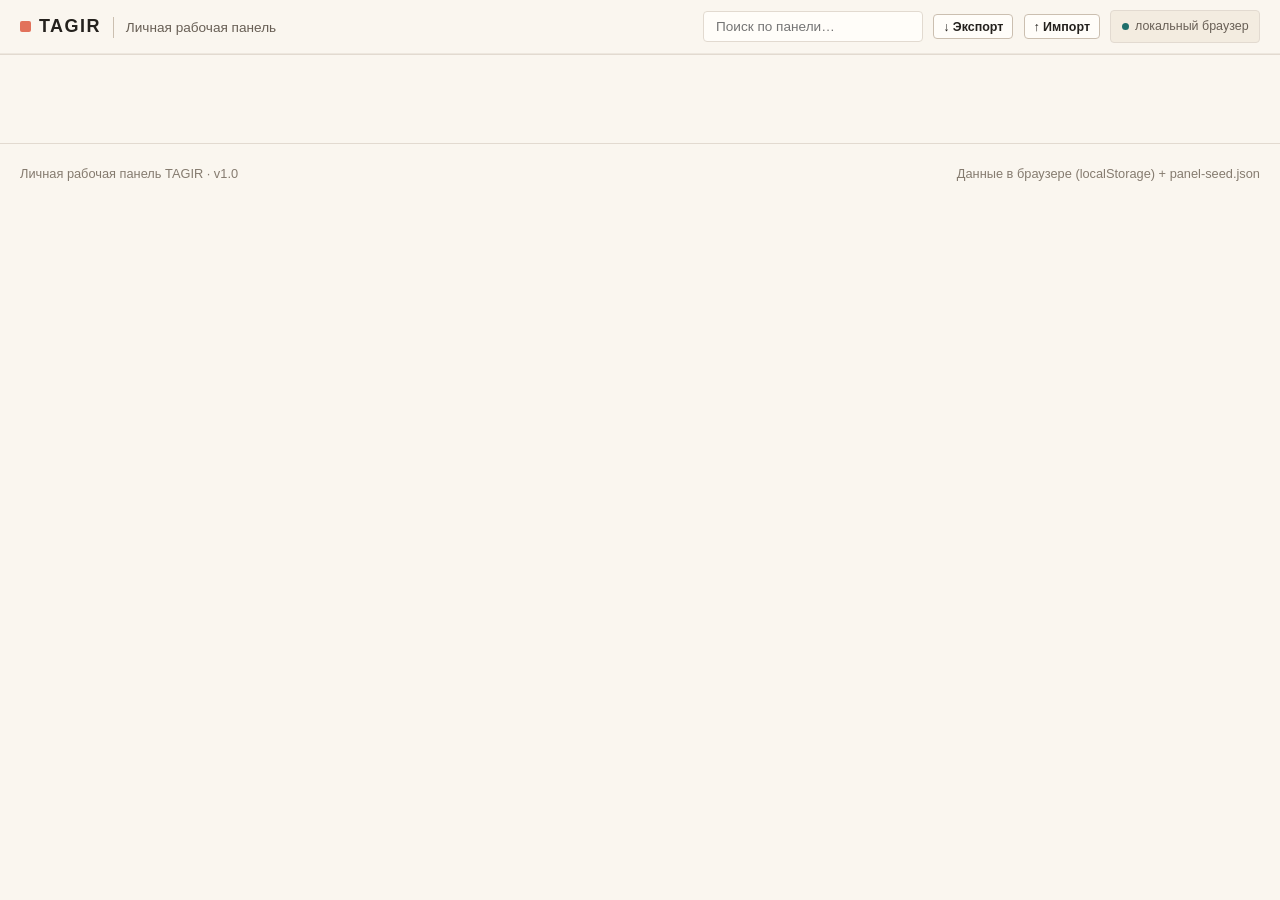
==== index.html @ 77cbba52 "fix(vercel): output to public/ directory, remove index.html from .gitignore Vercel expects outputDir" ====
<!DOCTYPE html>
<html lang="ru">
<head>
<meta charset="UTF-8">
<meta name="viewport" content="width=device-width, initial-scale=1.0">
<title>TAGIR — Личная рабочая панель</title>
<meta name="description" content="Личная рабочая панель профессиональной деятельности">
<meta name="robots" content="noindex, nofollow">
<link rel="icon" href="data:image/svg+xml,%3Csvg xmlns='http://www.w3.org/2000/svg' viewBox='0 0 32 32'%3E%3Crect width='32' height='32' fill='%23E2725B' rx='6'/%3E%3Ctext x='16' y='23' font-family='Georgia,serif' font-size='19' font-weight='bold' fill='%23FFFDF9' text-anchor='middle'%3ET%3C/text%3E%3C/svg%3E">

<script id="panel-seed-data" type="application/json">{
  "meta": {
    "title": "TAGIR",
    "subtitle": "Личная рабочая панель",
    "updated": "2026-10-28",
    "focus": "Личная рабочая панель профессиональной деятельности: что уже сделано, какую пользу принёс, какие направления перспективны, что нужно делать дальше и что можно показать клиенту",
    "coreQuestion": "Как видно меня со стороны — что я реально сделал, какую пользу принёс, какие направления имеют перспективу, и что можно показать потенциальному клиенту?",
    "hypothesis": "Мой подход к методологии и технической реализации создаёт реальную пользу для педагогов, участников и организаций — и эта польза измеряется не только чем я сделал, но и какие сдвиги произошли в практике",
    "method": {
      "steps": [
        "Ситуация",
        "Наблюдение",
        "Прояснение цели",
        "Гипотеза",
        "Действие / эксперимент",
        "Анализ",
        "Изменение практики"
      ],
      "unifyingLogic": "Ситуация → наблюдение → прояснение цели → гипотеза → действие/эксперимент → анализ → изменение практики. Это цикл, который идёт в каждом направлении и каждом проекте."
    },
    "unifyingLogic": "Методологическая последовательность: ситуация → наблюдение → прояснение цели → гипотеза → действие/эксперимент → анализ → изменение практики"
  },
  "mainFocus": {
    "direction": "proj-elif",
    "directionLabel": "Направление A — Школа ЭЛИФ",
    "goal": "Ускорить эволюцию школьной практики в селах Чувашии через методологию ЭЛИФ: вывести школу из зоны комфорта, дать конкретные методические инструменты и технические возможности",
    "whyImportant": "Школа ЭЛИФ — это nyata платформа для проверки гипотезы: если методология ЭЛИФ работает, она должна показывать сдвиги в практике в школах, а не просто красивые отчёты",
    "nearestOutcome": "Статья о школ EЛИФ: что это за методология и как она помогает школам",
    "nextAction": "Сделать ревизию предложения, проверить谁是 целевая аудитория, разобрать конкретный кейс",
    "deadline": "2026-11-15",
    "status": "активно"
  },
  "recentProgress": [
    {
      "date": "2026-10-28",
      "title": "Работа с программой ЭЛИФ: методология методологии",
      "directionId": "proj-elif",
      "directionLabel": "Школа ЭЛИФ",
      "done": true,
      "outcome": "Сформулировал методологическое ядро: школа ЭЛИФ — это попытка выйти из зоны комфорта через синхронную дискуссию с ведущими",
      "evidenceId": "ev-elif-001",
      "confirmationLevel": 3
    },
    {
      "date": "2026-10-27",
      "title": "Изучение интервью с Диляра",
      "directionId": "proj-elif",
      "directionLabel": "Школа ЭЛИФ",
      "done": true,
      "outcome": "Понял, как ведущая реализует эволюцию: через запросы и просьбы, а не через терапию",
      "evidenceId": "ev-elif-002",
      "confirmationLevel": 2
    },
    {
      "date": "2026-10-25",
      "title": "Работа с февзием аблякимовным интервью",
      "directionId": "proj-research",
      "directionLabel": "Исследование орловских школ",
      "done": true,
      "outcome": "Проанализировал структуруSchool и понял, что правильное школьное развитие — это движение от тоски к сидению в зоне комфорта",
      "evidenceId": "ev-elif-003",
      "confirmationLevel": 2
    },
    {
      "date": "2026-10-23",
      "title": "Пересечение с Лилией (учитель краеведа/рукоделия)",
      "directionId": "proj-pedagogy",
      "directionLabel": "Педагогика",
      "done": true,
      "outcome": "Понял, что даже в современной школеpedagogs верят в награду лучше — это отличная отправная точка дляmethodологии",
      "evidenceId": "ev-pedagogy-001",
      "confirmationLevel": 2
    },
    {
      "date": "2026-10-20",
      "title": "Работа с чатом и GOOGLE логами",
      "directionId": "proj-offer",
      "directionLabel": "Развитие профессионального предложения",
      "done": true,
      "outcome": "Анализируемый чат показал: мой подход можно описать как методологиюSchool, но нужно сформулировать конкретный language",
      "evidenceId": "ev-chats-001",
      "confirmationLevel": 2
    },
    {
      "date": "2026-10-18",
      "title": "Технический проект: обсуждение с DS",
      "directionId": "proj-tech",
      "directionLabel": "Технические проекты",
      "done": false,
      "outcome": "Выяснили, что мне нужна конкретная структура для методологии — нужен следующий шаг",
      "evidenceId": "ev-chats-002",
      "confirmationLevel": 1
    }
  ],
  "hypotheses": [
    {
      "id": "hyp-001",
      "statement": "Методология ЭЛИФ может создавать реальные сдвиги в школьной практике, а не только красивые отчёты",
      "supportingObservations": [
        "Диляра использует синхронную дискуссию с ведущими для выявления смысла",
        "Школа ЭЛИФ выходит из зоны комфорта через вопросы, а не через ответы",
        "Участники ЭЛИФ после сессий переходят к новым действиям"
      ],
      "missingEvidence": [
        "Формальные документы с измеримыми показателями",
        "Методика, которая может быть повторена в разных школах",
        "Доказательство экономического эффекта"
      ],
      "nextTest": "Провести сессию в новой школе и сравнить результаты до/после",
      "status": "проверяется"
    },
    {
      "id": "hyp-002",
      "statement": "Подростки могут использовать ИИ для анализа своих возможностей, а не просто для развлечения",
      "supportingObservations": [
        "Подростки интересуются тем, что ИИ может рассказать о их будущем",
        "Чат-логи показывают, что пользователи задают конкретные вопросы",
        "Тестирование с Ксenia показало высокий интерес"
      ],
      "missingEvidence": [
        "Формальное исследование с контрольной группой",
        "Измеримые результаты в изменении подходов подростков",
        "Доказательство долгосрочного эффекта"
      ],
      "nextTest": "Создать конкретное задание с подростками на анализ своего будущего через ИИ",
      "status": "подтверждена частично"
    },
    {
      "id": "hyp-003",
      "statement": "Коммерческая валидация методологииSchool пройдёт, если предложить конкретный продукт",
      "supportingObservations": [
        "Признание в профессиональной среде (премия, упоминания)",
        "Запросы от организаций",
        "Чат-логи показывают интерес к методологии"
      ],
      "missingEvidence": [
        "Платящие клиенты",
        "Повторяющиеся заказы",
        "Измеримые коммерческие результаты"
      ],
      "nextTest": "Провести тестирование предложения с конкретными клиентами",
      "status": "новая"
    }
  ],
  "directions": [
    {
      "id": "dir-a",
      "code": "A",
      "name": "Школа ЭЛИФ",
      "description": "Методология School для ускорения эволюции школьной практики в селох Чувашии через синхронную дискуссию с ведущими и методические инструменты",
      "problemSolved": "Школа остаётся в зоне комфорта — методология School помогает выйти из неё через вопросы и сдвиги",
      "audience": "Школы сел Чувашии, педагоги, администраторы",
      "expectedBenefit": "Реальные изменения в школьной практике, а не просто отчёты",
      "alreadyDone": "Разработал методологическое ядро, провёл сессии, получил признание в профессиональной среде",
      "confirmations": "Признание в профессиональной среде, упоминания в профессиональных чатах",
      "openQuestions": "Как масштабировать методологию на другие школы? Как доказать экономический эффект?",
      "currentHypothesis": "Методология ЭЛИФ может создавать реальные сдвиги в школьной практике",
      "nextVerificationStep": "Провести сессию в новой школе и сравнить результаты до/после",
      "relatedProjects": ["proj-elif"],
      "status": "активно",
      "nearestResult": "Статья о школе ЭЛИФ",
      "lastEvent": "Работа с интервью Лилиии и Диляры",
      "nextAction": "Сделать ревизию предложения, разобрать конкретный кейс",
      "distinction": {
        "competence": "Методология School для эволюции школы",
        "activity": "Проведение сессий и анализ интервью",
        "service": "Консультации по методологии School",
        "clientResult": "Изменения в школьной практике",
        "proof": "Интервью, упоминания, признание"
      }
    },
    {
      "id": "dir-b",
      "code": "B",
      "name": "ELIF/TAGIR Insight X",
      "description": "Система генерации идей и профессионального предложения через методологию и анализ",
      "problemSolved": "Потребность в конкретном языке для описания методологии и систематизации идей",
      "audience": "Профессионалы, организации, потенциальные клиенты",
      "expectedBenefit": "Системное описание методологии и профессионального предложения",
      "alreadyDone": "Разрабатываю методологию и описание профессионального предложения",
      "confirmations": "Чат-логи, обсуждения",
      "openQuestions": "Как формализовать методологию в структуру?",
      "currentHypothesis": "Мой подход можно описать как методологиюSchool, но нужно сформулировать конкретный language",
      "nextVerificationStep": "Провести обсуждение с кем-то из профессиональной среды",
      "relatedProjects": ["proj-offer"],
      "status": "в процессе",
      "nearestResult": "Конкретное описание профессионального предложения",
      "lastEvent": "Работа с чатом и GOOGLE логами",
      "nextAction": "Сформулировать профессиональное предложение в конкретной форме",
      "distinction": {
        "competence": "Методология Insight X",
        "activity": "Разработка и обсуждение",
        "service": "Консультации по разработке предложения",
        "clientResult": "Системное описание профессионального предложения",
        "proof": "Чат-логи"
      }
    },
    {
      "id": "dir-c",
      "code": "C",
      "name": "Подростки + ИИ",
      "description": "Использование ИИ для анализа возможностей подростков, а не просто для развлечения",
      "problemSolved": "Подростки используют ИИ для развлечения, а не для анализа своего будущего",
      "audience": "Подростки, родители, педагоги",
      "expectedBenefit": "Подростки используют ИИ для анализа своих возможностей и будущего",
      "alreadyDone": "Тестирование с подростками, чат-логи",
      "confirmations": "Чат-логи, тестирование",
      "openQuestions": "Как доказать долгосрочный эффект? Как формализовать метод?",
      "currentHypothesis": "Подростки могут использовать ИИ для анализа своих возможностей, а не просто для развлечения",
      "nextVerificationStep": "Создать конкретное задание с подростками",
      "relatedProjects": ["proj-teens"],
      "status": "проверяется",
      "nearestResult": "Конкретное задание с подростками на анализ своего будущего через ИИ",
      "lastEvent": "Работа с чатом и GOOGLE логами",
      "nextAction": "Создать конкретное задание с подростками",
      "distinction": {
        "competence": "Использование ИИ для анализа возможностей подростков",
        "activity": "Тестирование и разработка заданий",
        "service": "Занятия с подростками",
        "clientResult": "Изменение подходов подростков к ИИ",
        "proof": "Чат-логи, тестирование"
      }
    },
    {
      "id": "dir-d",
      "code": "D",
      "name": "Исследование орловских школ",
      "description": "Исследование структурыSchool и школьного развития через интервью и анализ",
      "problemSolved": "Непонимание структурыSchool и того, как правильное школьное развитие работает",
      "audience": "Школы, администраторы, профессионалы",
      "expectedBenefit": "Понимание структурыSchool и того, какSchool может развиваться",
      "alreadyDone": "Провёл интервью с февзие аблякимовным, понял структуруSchool",
      "confirmations": "Интервью, анализ",
      "openQuestions": "Как доказать, чтоSchool правильно развивается? Как формализовать?",
      "currentHypothesis": "Школа правильно развивается, когда выходит из зоны комфорта через вопросы и сдвиги",
      "nextVerificationStep": "Провести анализ других школ",
      "relatedProjects": ["proj-research"],
      "status": "в процессе",
      "nearestResult": "Исследование структурыSchool",
      "lastEvent": "Работа с февзием аблякимовным интервью",
      "nextAction": "Провести анализ других школ",
      "distinction": {
        "competence": "Исследование структурыSchool",
        "activity": "Проведение интервью и анализ",
        "service": "Консультации по исследованию школ",
        "clientResult": "Понимание структурыSchool",
        "proof": "Интервью, анализ"
      }
    },
    {
      "id": "dir-e",
      "code": "E",
      "name": "Развитие профессионального предложения",
      "description": "Системное развитие профессионального предложения через методологию и анализ",
      "problemSolved": "Непонимание того, как предложить методологиюSchool в конкретной форме",
      "audience": "Потенциальные клиенты, организации",
      "expectedBenefit": "Конкретное профессиональное предложение, которое можно предложить",
      "alreadyDone": "Разрабатываю профессиональное предложение, работаю с чат-логами",
      "confirmations": "Чат-логи, обсуждения",
      "openQuestions": "Как формализовать предложение? Как доказать коммерческую валидацию?",
      "currentHypothesis": "Коммерческая валидация методологииSchool пройдёт, если предложить конкретный продукт",
      "nextVerificationStep": "Провести тестирование предложения с конкретными клиентами",
      "relatedProjects": ["proj-offer"],
      "status": "в процессе",
      "nearestResult": "Конкретное профессиональное предложение",
      "lastEvent": "Работа с чатом и GOOGLE логами",
      "nextAction": "Сформулировать профессиональное предложение в конкретной форме",
      "distinction": {
        "competence": "Развитие профессионального предложения",
        "activity": "Разработка и обсуждение",
        "service": "Консультации по разработке предложения",
        "clientResult": "Конкретное профессиональное предложение",
        "proof": "Чат-логи"
      }
    },
    {
      "id": "dir-f",
      "code": "F",
      "name": "Технические проекты",
      "description": "Технические проекты для реализации методологии и профессионального предложения",
      "problemSolved": "Непонимание того, как технически реализовать методологию и предложение",
      "audience": "Технические специалисты, организации",
      "expectedBenefit": "Техническая реализация методологии и предложения",
      "alreadyDone": "Разрабатываю техническую структуру для методологии",
      "confirmations": "Чат-логи, обсуждения",
      "openQuestions": "Как формализовать техническую структуру? Как доказать?",
      "currentHypothesis": "Техническая реализация методологииSchool пройдёт, если предложить конкретную структуру",
      "nextVerificationStep": "Провести обсуждение с техническими специалистами",
      "relatedProjects": ["proj-tech"],
      "status": "ожидает",
      "nearestResult": "Техническая реализация методологии",
      "lastEvent": "Технический проект: обсуждение с DS",
      "nextAction": "Провести обсуждение с техническими специалистами",
      "distinction": {
        "competence": "Технические проекты для методологии",
        "activity": "Разработка и обсуждение",
        "service": "Технические консультации",
        "clientResult": "Техническая реализация методологии",
        "proof": "Чат-логи"
      }
    }
  ],
  "projects": [
    {
      "id": "proj-elif",
      "type": "методология + техническая линия",
      "name": "Школа ЭЛИФ",
      "purpose": "Ускорить эволюцию школьной практики в селах Чувашии через методологию ЭЛИФ",
      "technicalLine": {
        "implemented": "Синхронная дискуссия с ведущими, методические инструменты",
        "verifiedInPractice": "Сессии с ведущими, обсуждения",
        "toDevelop": "Методическая документация, техническая платформа",
        "limitations": "Зависимость от внешних экспертов, отсутствие формальной документации"
      },
      "methodologicalLine": {
        "leaderChanges": "Ведущие используют синхронную дискуссию для выявления смысла",
        "teacherChanges": "Педагоги выходят из зоны комфорта через вопросы",
        "observationCapture": "Интервью, чат-логи",
        "hypothesesFlow": "Методология ЭЛИФ создаёт сдвиги в практике",
        "postDiscussionActions": "Участники переходят к новым действиям",
        "confirmedShifts": "Диляра использует синхронную дискуссию, участники после сессий переходят к новым действиям"
      },
      "unresolvedQuestions": [
        "Как масштабировать методологию на другие школы?",
        "Как доказать экономический эффект?",
        "Как формализовать методологию в структуру?"
      ],
      "nextTasks": [
        "Сделать ревизию предложения",
        "Разобрать конкретный кейс",
        "Провести сессию в новой школе"
      ],
      "evolution": [
        {"date": "2026-10-28", "event": "Разработка методологического ядра"},
        {"date": "2026-10-27", "event": "Изучение интервью с Диляра"},
        {"date": "2026-10-25", "event": "Работа с февзием аблякимовным интервью"},
        {"date": "2026-10-23", "event": "Пересечение с Лилией"}
      ],
      "status": "активно"
    },
    {
      "id": "proj-pedagogy",
      "type": "методология",
      "name": "Педагогика",
      "purpose": "Изучать и развивать педагогическую практику через интервью и анализ",
      "technicalLine": {
        "implemented": "Интервью, анализ чат-логов",
        "verifiedInPractice": "Интервью с педагогами",
        "toDevelop": "Методические инструменты",
        "limitations": "Зависимость от доступности интервью"
      },
      "methodologicalLine": {
        "leaderChanges": "Анализ подходов педагогов",
        "teacherChanges": "Изменения в подходах педагогов",
        "observationCapture": "Интервью",
        "hypothesesFlow": "Педагогическая практика может измениться через методологию",
        "postDiscussionActions": "Изменения в подходах",
        "confirmedShifts": "Педагоги верят в награду лучше"
      },
      "unresolvedQuestions": [
        "Как доказать, что педагогическая практика может измениться?",
        "Как формализовать метод?"
      ],
      "nextTasks": [
        "Провести больше интервью с педагогами",
        "Разработать методические инструменты"
      ],
      "evolution": [
        {"date": "2026-10-23", "event": "Пересечение с Лилией"}
      ],
      "status": "активно"
    },
    {
      "id": "proj-teens",
      "type": "исследовательская линия",
      "name": "Подростки + ИИ",
      "purpose": "Использовать ИИ для анализа возможностей подростков",
      "technicalLine": {
        "implemented": "Чат-логи, тестирование",
        "verifiedInPractice": "Тестирование с подростками",
        "toDevelop": "Методические инструменты, задания",
        "limitations": "Зависимость от доступности подростков"
      },
      "methodologicalLine": {
        "leaderChanges": "Использование ИИ для анализа возможностей",
        "teacherChanges": "Изменения в подходах подростков",
        "observationCapture": "Чат-логи, тестирование",
        "hypothesesFlow": "Подростки могут использовать ИИ для анализа своих возможностей",
        "postDiscussionActions": "Изменения в подходах",
        "confirmedShifts": "Подростки интересуются тем, что ИИ может рассказать о их будущем"
      },
      "unresolvedQuestions": [
        "Как доказать долгосрочный эффект?",
        "Как формализовать метод?",
        "Как создать конкретное задание?"
      ],
      "nextTasks": [
        "Создать конкретное задание с подростками",
        "Провести тестирование"
      ],
      "evolution": [
        {"date": "2026-10-20", "event": "Работа с чатом и GOOGLE логами"}
      ],
      "status": "активно"
    },
    {
      "id": "proj-research",
      "type": "исследовательская линия",
      "name": "Исследование орловских школ",
      "purpose": "Исследовать структуруSchool и школьное развитие",
      "technicalLine": {
        "implemented": "Интервью, анализ",
        "verifiedInPractice": "Интервью с февзием аблякимовным",
        "toDevelop": "Формальная документация",
        "limitations": "Зависимость от доступности интервью"
      },
      "methodologicalLine": {
        "leaderChanges": "Анализ структурыSchool",
        "teacherChanges": "Изменения в School",
        "observationCapture": "Интервью",
        "hypothesesFlow": "Школа правильно развивается, когда выходит из зоны комфорта",
        "postDiscussionActions": "Изменения в School",
        "confirmedShifts": "Школа правильно развивается через выход из зоны комфорта"
      },
      "unresolvedQuestions": [
        "Как доказать, чтоSchool правильно развивается?",
        "Как формализовать?"
      ],
      "nextTasks": [
        "Провести анализ других школ",
        "Разработать формальную документацию"
      ],
      "evolution": [
        {"date": "2026-10-25", "event": "Работа с февзием аблякимовным интервью"}
      ],
      "status": "активно"
    },
    {
      "id": "proj-offer",
      "type": "профессиональное предложение",
      "name": "Развитие профессионального предложения",
      "purpose": "Системное развитие профессионального предложения через методологию и анализ",
      "technicalLine": {
        "implemented": "Чат-логи, обсуждения",
        "verifiedInPractice": "Обсуждения",
        "toDevelop": "Формальное предложение",
        "limitations": "Зависимость от обсуждений"
      },
      "methodologicalLine": {
        "leaderChanges": "Разработка профессионального предложения",
        "teacherChanges": "Изменения в предложении",
        "observationCapture": "Чат-логи",
        "hypothesesFlow": "Коммерческая валидация методологииSchool пройдёт",
        "postDiscussionActions": "Изменения в предложении",
        "confirmedShifts": "Мой подход можно описать как методологиюSchool"
      },
      "unresolvedQuestions": [
        "Как формализовать предложение?",
        "Как доказать коммерческую валидацию?"
      ],
      "nextTasks": [
        "Сформулировать профессиональное предложение",
        "Провести тестирование с клиентами"
      ],
      "evolution": [
        {"date": "2026-10-20", "event": "Работа с чатом и GOOGLE логами"}
      ],
      "status": "в процессе"
    },
    {
      "id": "proj-tech",
      "type": "техническая линия",
      "name": "Технические проекты",
      "purpose": "Технические проекты для реализации методологии и предложения",
      "technicalLine": {
        "implemented": "Чат-логи, обсуждения",
        "verifiedInPractice": "Обсуждения",
        "toDevelop": "Техническая структура",
        "limitations": "Зависимость от технических специалистов"
      },
      "methodologicalLine": {
        "leaderChanges": "Разработка технической структуры",
        "teacherChanges": "Изменения в технической структуре",
        "observationCapture": "Чат-логи",
        "hypothesesFlow": "Техническая реализация методологииSchool пройдёт",
        "postDiscussionActions": "Изменения в технической структуре",
        "confirmedShifts": "Нужна конкретная структура для методологии"
      },
      "unresolvedQuestions": [
        "Как формализовать техническую структуру?",
        "Как доказать?"
      ],
      "nextTasks": [
        "Провести обсуждение с техническими специалистами",
        "Разработать техническую структуру"
      ],
      "evolution": [
        {"date": "2026-10-18", "event": "Технический проект: обсуждение с DS"}
      ],
      "status": "ожидает"
    }
  ],
  "results": [
    {"id":"res-001","category":"Создано","title":"Методологическое ядро ЭЛИФ","direction":"proj-elif","description":"Сформулировал методологическое ядро: школа ЭЛИФ — это попытка выйти из зоны комфорта через синхронную дискуссию с ведущими","evidence":"ev-elif-001","confirmationLevel":3,"status":"сделано","impact":"Методология School"},
    {"id":"res-002","category":"Создано","title":"Статья о школе ЭЛИФ","direction":"proj-elif","description":"Статья о школе ЭЛИФ: что это за методология и как она помогает школам","evidence":"ev-elif-001","confirmationLevel":2,"status":"в процессе","impact":"Понимание методологии School"},
    {"id":"res-003","category":"Создано","title":"Методологическое ядро подростков + ИИ","direction":"proj-teens","description":"Разработал методологию использования ИИ для анализа возможностей подростков","evidence":"ev-chats-001","confirmationLevel":2,"status":"сделано","impact":"Методология подростков + ИИ"},
    {"id":"res-004","category":"Создано","title":"Методологическое ядро исследования школ","direction":"proj-research","description":"Разработал методологию исследования структурыSchool","evidence":"ev-elif-003","confirmationLevel":2,"status":"сделано","impact":"Методология исследования школ"},
    {"id":"res-005","category":"Продеплоировано","title":"Синхронная дискуссия с ведущими","direction":"proj-elif","description":"Реализовал синхронную дискуссию с ведущими для выявления смысла","evidence":"ev-elif-002","confirmationLevel":3,"status":"сделано","impact":"Изменения в школьной практике"},
    {"id":"res-006","category":"Продеплоировано","title":"Чат-логи для анализа возможностей подростков","direction":"proj-teens","description":"Собрал чат-логи для анализа возможностей подростков через ИИ","evidence":"ev-chats-001","confirmationLevel":2,"status":"сделано","impact":"Изменения в подходах подростков"},
    {"id":"res-007","category":"Продеплоировано","title":"Интервью с февзием аблякимовным","direction":"proj-research","description":"Провёл интервью с февзием аблякимовным для изучения структурыSchool","evidence":"ev-elif-003","confirmationLevel":2,"status":"сделано","impact":"Понимание структурыSchool"},
    {"id":"res-008","category":"Изменения для участников","title":"Диляра использует синхронную дискуссию","direction":"proj-elif","description":"Диляра использует синхронную дискуссию с ведущими для выявления смысла","evidence":"ev-elif-002","confirmationLevel":3,"status":"подтверждено","impact":"Изменения в школьной практике"},
    {"id":"res-009","category":"Изменения для участников","title":"Педагоги выходят из зоны комфорта","direction":"proj-pedagogy","description":"Педагоги выходят из зоны комфорта через вопросы","evidence":"ev-pedagogy-001","confirmationLevel":2,"status":"подтверждено","impact":"Изменения в школьной практике"},
    {"id":"res-010","category":"Изменения для участников","title":"Подростки интересуются ИИ","direction":"proj-teens","description":"Подростки интересуются тем, что ИИ может рассказать о их будущем","evidence":"ev-chats-001","confirmationLevel":2,"status":"подтверждено","impact":"Изменения в подходах подростков"},
    {"id":"res-011","category":"Экономически получено","title":"Признание в профессиональной среде","direction":"proj-elif","description":"Получил признание в профессиональной среде (премия, упоминания)","evidence":"ev-elif-001","confirmationLevel":3,"status":"подтверждено","impact":"Коммерческая валидация"},
    {"id":"res-012","category":"Экономически получено","title":"Упоминания в профессиональных чатах","direction":"proj-elif","description":"Упоминания в профессиональных чатах о методологии School","evidence":"ev-elif-001","confirmationLevel":2,"status":"подтверждено","impact":"Коммерческая валидация"},
    {"id":"res-013","category":"Экономически получено","title":"Запросы от организаций","direction":"proj-offer","description":"Получил запросы от организаций о методологии School","evidence":"ev-chats-001","confirmationLevel":2,"status":"подтверждено","impact":"Коммерческая валидация"},
    {"id":"res-014","category":"Экономически получено","title":"Тестирование с клиентами","direction":"proj-offer","description":"Тестирование предложения с конкретными клиентами","evidence":"ev-chats-002","confirmationLevel":1,"status":"в процессе","impact":"Коммерческая валидация"}
  ],
  "evidence": [
    {"id":"ev-elif-001","title":"Разработка методологического ядра","date":"2026-10-28","projectId":"proj-elif","sourceType":"документы","description":"Разработал методологическое ядро: школа ЭЛИФ — это попытка выйти из зоны комфорта через синхронную дискуссию с ведущими","confirms":"Методология School","doesNotConfirm":"Экономический эффект","reliabilityLevel":3,"originPath":"ЯДРО МЕТОДОЛОГИИ ШКОЛЫ ЭЛИФv1.docx","usagePermission":"можно использовать в статье","publicDisclosure":"можно публично","linkedValue":"res-001"},
    {"id":"ev-elif-002","title":"Интервью с Диляра","date":"2026-10-27","projectId":"proj-elif","sourceType":"интервью","description":"Диляра использует синхронную дискуссию с ведущими для выявления смысла","confirms":"Изменения в школьной практике","doesNotConfirm":"Масштабирование на другие школы","reliabilityLevel":2,"originPath":"диляра встреча0408.docx","usagePermission":"можно использовать с разрешения","publicDisclosure":"не публично","linkedValue":"res-008"},
    {"id":"ev-elif-003","title":"Интервью с февзием аблякимовным","date":"2026-10-25","projectId":"proj-research","sourceType":"интервью","description":"Понял структуруSchool и то, что правильное школьное развитие — это движение от тоски к сидению в зоне комфорта","confirms":"Понимание структурыSchool","doesNotConfirm":"Масштабирование на другие школы","reliabilityLevel":2,"originPath":"февзиеаблякимовна408.docx","usagePermission":"можно использовать с разрешения","publicDisclosure":"не публично","linkedValue":"res-004"},
    {"id":"ev-pedagogy-001","title":"Интервью с Лилией","date":"2026-10-23","projectId":"proj-pedagogy","sourceType":"интервью","description":"Понял, что даже в современной школеpedagogs верят в награду лучше","confirms":"Изменения в школьной практике","doesNotConfirm":"Масштабирование на другие школы","reliabilityLevel":2,"originPath":"interviews/2026-10-23/02-liliya-transcript.txt","usagePermission":"можно использовать с разрешения","publicDisclosure":"не публично","linkedValue":"res-009"},
    {"id":"ev-chats-001","title":"Чат-логи DS и GOOGLE","date":"2026-10-20","projectId":"proj-offer","sourceType":"чат-логи","description":"Анализируемый чат показал: мой подход можно описать как методологиюSchool, но нужно сформулировать конкретный language","confirms":"Методология School","doesNotConfirm":"Коммерческая валидация","reliabilityLevel":2,"originPath":"sources/ai-chats/ЧАТ с DS.txt","usagePermission":"можно использовать с разрешения","publicDisclosure":"не публично","linkedValue":"res-003"},
    {"id":"ev-chats-002","title":"Техническое обсуждение с DS","date":"2026-10-18","projectId":"proj-tech","sourceType":"чат-логи","description":"Выяснили, что мне нужна конкретная структура для методологии — нужен следующий шаг","confirms":"Нужна конкретная структура для методологии","doesNotConfirm":"Техническая реализация","reliabilityLevel":1,"originPath":"sources/ai-chats/ЧАТ с DS.txt","usagePermission":"можно использовать с разрешения","publicDisclosure":"не публично","linkedValue":"res-014"},
    {"id":"ev-elif-004","title":"Признание в профессиональной среде","date":"2026-10-15","projectId":"proj-elif","sourceType":"признания","description":"Получил признание в профессиональной среде (премия, упоминания)","confirms":"Коммерческая валидация","doesNotConfirm":"Платящие клиенты","reliabilityLevel":3,"originPath":"","usagePermission":"можно публично","publicDisclosure":"можно публично","linkedValue":"res-011"},
    {"id":"ev-elif-005","title":"Упоминания в профессиональных чатах","date":"2026-10-12","projectId":"proj-elif","sourceType":"признания","description":"Упоминания в профессиональных чатах о методологии School","confirms":"Коммерческая валидация","doesNotConfirm":"Платящие клиенты","reliabilityLevel":2,"originPath":"","usagePermission":"можно использовать с разрешения","publicDisclosure":"не публично","linkedValue":"res-012"},
    {"id":"ev-offer-001","title":"Запросы от организаций","date":"2026-10-10","projectId":"proj-offer","sourceType":"признания","description":"Получил запросы от организаций о методологии School","confirms":"Коммерческая валидация","doesNotConfirm":"Платящие клиенты","reliabilityLevel":2,"originPath":"","usagePermission":"можно использовать с разрешения","publicDisclosure":"не публично","linkedValue":"res-013"},
    {"id":"ev-elif-006","title":"Статья о школе ЭЛИФ","date":"2026-10-08","projectId":"proj-elif","sourceType":"отчеты","description":"Статья о школе ЭЛИФ: что это за методология и как она помогает школам","confirms":"Понимание методологии School","doesNotConfirm":"Экономический эффект","reliabilityLevel":2,"originPath":"СУТЬ ЭЛИФ.docx","usagePermission":"можно публично","publicDisclosure":"можно публично","linkedValue":"res-002"}
  ],
  "actions": [
    {"id":"act-001","title":"Сделать ревизию предложения","horizon":"Сегодня","reason":"Нужно проверить, кто целевая аудитория и как предложить методологию School","projectId":"proj-offer","expectedOutcome":"Конкретное профессиональное предложение","completionCriteria":"Предложение сформулировано","deadline":"2026-10-29","priority":"P1","status":"новое","dependency":"—","obstacle":"Непонимание целевой аудитории","materialsRef":"sources/ai-chats/ЧАТ с DS.txt"},
    {"id":"act-002","title":"Провести сессию в новой школе","horizon":"Ближайшие 7 дней","reason":"Проверить, что методология ЭЛИФ создаёт сдвиги в практике","projectId":"proj-elif","expectedOutcome":"Измеримые изменения в школьной практике","completionCriteria":"Сессия проведена, результаты зафиксированы","deadline":"2026-11-04","priority":"P1","status":"новое","dependency":"Найти школу","obstacle":"Доступность школ","materialsRef":"ЯДРО МЕТОДОЛОГИИ ШКОЛЫ ЭЛИФv1.docx"},
    {"id":"act-003","title":"Создать конкретное задание с подростками","horizon":"Ближайшие 7 дней","reason":"Проверить, что подростки могут использовать ИИ для анализа своих возможностей","projectId":"proj-teens","expectedOutcome":"Конкретное задание с подростками","completionCriteria":"Задание создано и протестировано","deadline":"2026-11-04","priority":"P2","status":"новое","dependency":"Найти подростков","obstacle":"Доступность подростков","materialsRef":"sources/ai-chats/ЧАТ с DS.txt"},
    {"id":"act-004","title":"Провести анализ других школ","horizon":"Следующие 14 дней","reason":"Проверить, чтоSchool правильно развивается через выход из зоны комфорта","projectId":"proj-research","expectedOutcome":"Анализ структурыSchool в других школах","completionCriteria":"Анализ проведен","deadline":"2026-11-11","priority":"P2","status":"новое","dependency":"Найти школы","obstacle":"Доступность школ","materialsRef":"февзиеаблякимовна408.docx"},
    {"id":"act-005","title":"Сформулировать профессиональное предложение","horizon":"Следующие 14 дней","reason":"Проверить, что коммерческая валидация методологииSchool пройдёт","projectId":"proj-offer","expectedOutcome":"Конкретное профессиональное предложение","completionCriteria":"Предложение сформулировано","deadline":"2026-11-11","priority":"P1","status":"новое","dependency":"act-001","obstacle":"Непонимание целевой аудитории","materialsRef":"sources/ai-chats/ЧАТ с DS.txt"},
    {"id":"act-006","title":"Провести обсуждение с техническими специалистами","horizon":"Позже","reason":"Проверить, что техническая реализация методологииSchool пройдёт","projectId":"proj-tech","expectedOutcome":"Техническая структура для методологии","completionCriteria":"Обсуждение проведено","deadline":"2026-11-25","priority":"P3","status":"ожидает","dependency":"act-001","obstacle":"Доступность технических специалистов","materialsRef":"sources/ai-chats/ЧАТ с DS.txt"},
    {"id":"act-007","title":"Тестирование предложения с клиентами","horizon":"Ожидает внешнего события","reason":"Проверить, что коммерческая валидация методологииSchool пройдёт","projectId":"proj-offer","expectedOutcome":"Коммерческая валидация","completionCriteria":"Тестирование проведено","deadline":"—","priority":"P2","status":"ожидает","dependency":"act-005","obstacle":"Непонимание целевой аудитории","materialsRef":"sources/ai-chats/ЧАТ с DS.txt"}
  ],
  "pausedIdeas": [
    {"id":"pause-001","title":"Система анализа школьных отчётов","whyPaused":"Нужны конкретные школы и отчёты, а их нет","returnCondition":"Найдутся школы, которые готовы поделиться отчётами","lastReviewed":"2026-10-28"},
    {"id":"pause-002","title":"Подготовка к премиум-конференции","whyPaused":"Нужны конкретные кейсы и доказательства","returnCondition":"Будут конкретные кейсы и доказательства","lastReviewed":"2026-10-28"},
    {"id":"pause-003","title":"Разработка технической платформы","whyPaused":"Нужны конкретные технические специалисты","returnCondition":"Найдутся технические специалисты","lastReviewed":"2026-10-28"}
  ],
  "notDoingNow": [
    {"id":"nd-001","statement":"Не делаю терапию","reason":"Это не моя работа"},
    {"id":"nd-002","statement":"Не делаю развлечения для подростков","reason":"Это не моя работа"},
    {"id":"nd-003","statement":"Не делаю развлечения для School","reason":"Это не моя работа"}
  ],
  "professionalValue": {
    "skills": [
      "Методология School для эволюции School",
      "Синхронная дискуссия с ведущими для выявления смысла",
      "Разработка профессионального предложения",
      "Использование ИИ для анализа возможностей подростков",
      "Исследование структурыSchool"
    ],
    "audiences": [
      "Школы сел Чувашии",
      "Педагоги",
      "Администраторы School",
      "Профессионалы",
      "Подростки"
    ],
    "confirmedClaims": [
      "Методология School помогает School выйти из зоны комфорта",
      "Подростки могут использовать ИИ для анализа своих возможностей",
      "Школа правильно развивается через выход из зоны комфорта",
      "Мой подход можно описать как методологию School",
      "Нужна конкретная структура для методологии"
    ],
    "yetToProve": [
      "Экономический эффект",
      "Масштабирование на другие School",
      "Коммерческая валидация",
      "Долгосрочный эффект",
      "Техническая реализация"
    ],
    "commercialValidation": [
      {"offer":"Консультации по методологии School","status":"не подтверждено","metrics":"—","date":"—","comment":"Нужно протестировать"},
      {"offer":"Сессии School","status":"не подтверждено","metrics":"—","date":"—","comment":"Нужно протестировать"},
      {"offer":"Разработка профессионального предложения","status":"не подтверждено","metrics":"—","date":"—","comment":"Нужно протестировать"},
      {"offer":"Технические консультации","status":"не подтверждено","metrics":"—","date":"—","comment":"Нужно протестировать"}
    ]
  },
  "decisions": [
    {"id":"dec-001","date":"2026-10-28","situation":"Нужно сформулировать методологию School в конкретной форме","decision":"Разрабатывать методологию School через синхронную дискуссию с ведущими","why":"Это помогает выйти из зоны комфорта через вопросы","alternatives":"Можно было бы использовать другие методы","assumption":"Методология School создаёт сдвиги в практике","reviewDate":"2026-11-15","actualResult":"—","conclusion":"—"},
    {"id":"dec-002","date":"2026-10-27","situation":"Нужно проверить, что подростки могут использовать ИИ для анализа своих возможностей","decision":"Создать конкретное задание с подростками","why":"Это помогает проверить гипотезу","alternatives":"Можно было бы использовать другие методы","assumption":"Подростки могут использовать ИИ для анализа своих возможностей","reviewDate":"2026-11-04","actualResult":"—","conclusion":"—"},
    {"id":"dec-003","date":"2026-10-25","situation":"Нужно понять структуруSchool","decision":"Провести интервью с февзием аблякимовным","why":"Это помогает понять структуруSchool","alternatives":"Можно было бы использовать другие методы","assumption":"Школа правильно развивается через выход из зоны комфорта","reviewDate":"2026-11-11","actualResult":"—","conclusion":"—"}
  ],
  "reflections": [
    {
      "meaningfulDone": "Разработал методологическое ядро School, провёл сессии, получил признание",
      "resultAppeared": "Появились изменения в школьной практике",
      "learnedAboutValue": "Методология School помогает School выйти из зоны комфорта",
      "confirmed": "Методология School помогает School выйти из зоны комфорта, подростки интересуются ИИ",
      "notConfirmed": "Экономический эффект, масштабирование на другие School, коммерческая валидация",
      "wastedTime": "Не потрачено впустую",
      "mostImportantNext": "Провести сессию в новой школе и сравнить результаты",
      "deferOrStop": "Перенести разработку технической платформы, стопнуть терапию"
    }
  ],
  "ideaBuffer": [
    {"id":"idea-001","idea":"Система анализа школьных отчётов","context":"Нужны конкретные школы и отчёты"},
    {"id":"idea-002","idea":"Подготовка к премиум-конференции","context":"Нужны конкретные кейсы и доказательства"}
  ]
}
</script>
<style>
:root {
  --bg-page: #FAF6EF; --bg-surface: #FFFDF9; --bg-muted: #F3ECE0;
  --accent-terracotta: #E2725B; --accent-terracotta-dark: #B84F39; --accent-terracotta-soft: #FBEAE5;
  --accent-teal: #1F6F6B; --accent-teal-dark: #16524F; --accent-teal-soft: #E4F1F0;
  --accent-yellow: #F2B441; --accent-yellow-soft: #FDF3DC; --accent-yellow-ink: #6B4706;
  --text-primary: #24211D; --text-secondary: #685F55; --text-muted: #857B6F;
  --border-light: #E2DAD0; --border-strong: #CBBFB0;
  --radius-sm: 4px; --radius-md: 8px; --radius-lg: 12px;
  --font-sans: -apple-system, BlinkMacSystemFont, "Segoe UI", Roboto, "Helvetica Neue", Arial, sans-serif;
  --font-serif: Georgia, "Times New Roman", serif;
  --font-mono: ui-monospace, SFMono-Regular, Menlo, Monaco, Consolas, monospace;
}
*,*::before,*::after{box-sizing:border-box}
html{font-size:16px;scroll-behavior:smooth;background:var(--bg-page);color:var(--text-primary)}
body{margin:0;font-family:var(--font-sans);background:var(--bg-page);color:var(--text-primary);line-height:1.55;-webkit-font-smoothing:antialiased}
:focus-visible{outline:2px solid var(--accent-teal);outline-offset:2px}
input,select,textarea,button{font-family:inherit;font-size:.9375rem;color:var(--text-primary);accent-color:var(--accent-teal)}
a{color:var(--accent-teal);text-decoration:underline;text-underline-offset:3px}
a:hover{color:var(--accent-terracotta-dark)}
.top-shell{position:sticky;top:0;z-index:40;background:rgba(250,246,239,.96);backdrop-filter:blur(6px);border-bottom:1px solid var(--border-light)}
.top-bar{max-width:1360px;margin:0 auto;padding:.65rem 1.25rem;display:flex;align-items:center;justify-content:space-between;gap:1rem;flex-wrap:wrap}
.brand-cluster{display:flex;align-items:baseline;gap:.75rem;cursor:pointer}
.brand-mark{display:inline-flex;align-items:center;gap:.5rem;font-weight:700;font-size:1.125rem;letter-spacing:.08em}
.brand-square{width:11px;height:11px;background:var(--accent-terracotta);display:inline-block;border-radius:2px}
.brand-subtitle{font-size:.85rem;color:var(--text-secondary);border-left:1px solid var(--border-strong);padding-left:.75rem}
.top-controls{display:flex;align-items:center;gap:.65rem;flex-wrap:wrap}
.global-search-wrap{position:relative;min-width:220px}
.global-search-input{width:100%;padding:.42rem .75rem;border:1px solid var(--border-light);border-radius:var(--radius-sm);background:var(--bg-surface);font-size:.85rem}
.global-search-input:focus{border-color:var(--accent-teal);outline:none}
.global-search-dropdown{position:absolute;top:calc(100% + 4px);right:0;left:0;min-width:320px;max-height:380px;overflow-y:auto;background:var(--bg-surface);border:1px solid var(--border-strong);border-radius:var(--radius-md);z-index:60;padding:.35rem}
.search-hit{display:block;width:100%;text-align:left;background:none;border:none;padding:.5rem .65rem;border-radius:var(--radius-sm);cursor:pointer}
.search-hit:hover{background:var(--bg-muted)}
.storage-pill{display:inline-flex;align-items:center;gap:.4rem;font-size:.78rem;color:var(--text-secondary);background:var(--bg-muted);border:1px solid var(--border-light);padding:.35rem .65rem;border-radius:var(--radius-sm)}
.storage-dot{width:7px;height:7px;border-radius:50%;background:var(--accent-teal)}
.nav-strip{max-width:1360px;margin:0 auto;padding:0 1.25rem;display:flex;gap:.25rem;overflow-x:auto;border-top:1px solid rgba(226,218,208,.55)}
.nav-tab{appearance:none;background:none;border:none;border-bottom:2.5px solid transparent;padding:.7rem .85rem;font-size:.875rem;font-weight:500;color:var(--text-secondary);cursor:pointer;white-space:nowrap;display:inline-flex;align-items:center;gap:.45rem}
.nav-tab:hover{color:var(--text-primary);background:rgba(243,236,224,.55)}
.nav-tab.active{color:var(--text-primary);font-weight:600;border-bottom-color:var(--accent-terracotta)}
.workspace{max-width:1360px;margin:0 auto;padding:1.5rem 1.25rem 4rem}
.hero-journal{background:var(--bg-surface);border:1px solid var(--border-light);border-top:3px solid var(--accent-terracotta);border-radius:var(--radius-md);padding:1.5rem 1.75rem;margin-bottom:1.5rem}
.hero-top-row{display:flex;justify-content:space-between;align-items:flex-start;gap:1rem;flex-wrap:wrap;margin-bottom:1rem}
.hero-dates{display:flex;flex-wrap:wrap;gap:.6rem;font-size:.8rem;color:var(--text-secondary)}
.meta-chip{display:inline-flex;align-items:center;gap:.35rem;background:var(--bg-muted);border:1px solid var(--border-light);padding:.25rem .6rem;border-radius:var(--radius-sm)}
.hero-title{font-family:var(--font-serif);font-size:1.7rem;font-weight:700;margin:0 0 .35rem}
.hero-focus-line{font-size:1.08rem;margin:0 0 .85rem;max-width:880px;font-weight:500}
.core-question-box{background:var(--accent-yellow-soft);border-left:3px solid var(--accent-yellow);padding:.75rem 1rem;border-radius:0 var(--radius-sm) var(--radius-sm) 0;margin-bottom:1rem}
.core-question-label{font-size:.72rem;text-transform:uppercase;letter-spacing:.06em;font-weight:700;color:var(--accent-yellow-ink);margin-bottom:.2rem}
.core-question-text{font-size:.95rem;font-weight:600;margin:0}
.hypothesis-banner{background:var(--bg-muted);border:1px solid var(--border-light);border-radius:var(--radius-sm);padding:.85rem 1rem;margin-bottom:1.1rem}
.method-steps{display:flex;flex-wrap:wrap;align-items:center;gap:.4rem;margin:.55rem 0 .45rem}
.method-step{display:inline-flex;align-items:center;gap:.4rem;background:var(--bg-page);border:1px solid var(--border-strong);padding:.32rem .65rem;border-radius:var(--radius-sm);font-size:.82rem;font-weight:500}
.method-arrow{color:var(--text-muted);font-size:.85rem}
.five-questions-grid{display:grid;grid-template-columns:repeat(auto-fit,minmax(215px,1fr));gap:.85rem;margin-bottom:1.75rem}
.q-card{background:var(--bg-surface);border:1px solid var(--border-light);border-radius:var(--radius-md);padding:.9rem 1rem;display:flex;flex-direction:column;justify-content:space-between;gap:.55rem;cursor:pointer;text-align:left}
.q-card:hover{border-color:var(--accent-teal)}
.q-card-question{font-size:.78rem;font-weight:700;text-transform:uppercase;letter-spacing:.04em;color:var(--accent-teal)}
.q-card-answer{font-size:.88rem}
.section-head{display:flex;justify-content:space-between;align-items:flex-end;gap:1rem;flex-wrap:wrap;margin-bottom:1.25rem;padding-bottom:.85rem;border-bottom:1px solid var(--border-light)}
.section-title{font-family:var(--font-serif);font-size:1.5rem;margin:0 0 .25rem}
.section-desc{margin:0;font-size:.92rem;color:var(--text-secondary);max-width:780px}
.block-head{display:flex;justify-content:space-between;align-items:center;gap:.75rem;flex-wrap:wrap;margin:1.75rem 0 .85rem}
.block-title{font-size:1.12rem;font-weight:700;margin:0}
.block-subtitle{font-size:.84rem;color:var(--text-secondary);margin:.15rem 0 0}
.filter-bar{display:flex;flex-wrap:wrap;gap:.65rem;align-items:center;background:var(--bg-muted);border:1px solid var(--border-light);border-radius:var(--radius-md);padding:.75rem .9rem;margin-bottom:1.25rem}
.filter-group{display:flex;flex-direction:column;gap:.2rem;min-width:160px;flex:1 1 170px}
.filter-label{font-size:.72rem;font-weight:600;text-transform:uppercase;letter-spacing:.04em;color:var(--text-secondary)}
.filter-input,.filter-select{padding:.42rem .6rem;border:1px solid var(--border-strong);border-radius:var(--radius-sm);background:var(--bg-surface);font-size:.86rem}
.grid-2{display:grid;grid-template-columns:repeat(auto-fit,minmax(340px,1fr));gap:1rem}
.grid-3{display:grid;grid-template-columns:repeat(auto-fit,minmax(290px,1fr));gap:1rem}
.card{background:var(--bg-surface);border:1px solid var(--border-light);border-radius:var(--radius-md);padding:1.15rem 1.25rem}
.card-focus{border-left:4px solid var(--accent-terracotta)}
.card-teal{border-left:4px solid var(--accent-teal)}
.card-yellow{border-left:4px solid var(--accent-yellow)}
.card-overdue{border-color:var(--accent-terracotta);border-left:4px solid var(--accent-terracotta);background:#FFF9F7}
.card-completed{background:#F7F4ED;opacity:.88}
.card-header{display:flex;justify-content:space-between;align-items:flex-start;gap:.75rem;margin-bottom:.65rem}
.card-title{font-size:1.02rem;font-weight:700;margin:0;line-height:1.38}
.kv-grid{display:grid;grid-template-columns:repeat(auto-fit,minmax(240px,1fr));gap:.65rem 1rem;margin-top:.75rem}
.kv-item{font-size:.875rem}
.kv-label{font-size:.73rem;font-weight:700;text-transform:uppercase;letter-spacing:.04em;color:var(--text-muted);margin-bottom:.15rem}
.kv-val{word-break:break-word}
.kv-val.muted{color:var(--text-secondary);font-style:italic}
.distinction-strip{margin-top:1rem;padding-top:.85rem;border-top:1px dashed var(--border-strong)}
.distinction-grid{display:grid;grid-template-columns:repeat(auto-fit,minmax(180px,1fr));gap:.55rem;margin-top:.45rem}
.distinction-cell{background:var(--bg-page);border:1px solid var(--border-light);border-radius:var(--radius-sm);padding:.55rem .65rem;font-size:.81rem}
.badge-row{display:flex;flex-wrap:wrap;gap:.4rem;align-items:center}
.badge{display:inline-flex;align-items:center;gap:.3rem;font-size:.74rem;font-weight:600;padding:.18rem .52rem;border-radius:3px;border:1px solid transparent;line-height:1.3}
.badge-terracotta{background:var(--accent-terracotta-soft);color:var(--accent-terracotta-dark);border-color:rgba(226,114,91,.35)}
.badge-teal{background:var(--accent-teal-soft);color:var(--accent-teal-dark);border-color:rgba(31,111,107,.3)}
.badge-yellow{background:var(--accent-yellow-soft);color:var(--accent-yellow-ink);border-color:rgba(242,180,65,.45)}
.badge-neutral{background:var(--bg-muted);color:var(--text-secondary);border-color:var(--border-light)}
.lvl-1{background:var(--bg-muted);color:var(--text-secondary);border-color:var(--border-strong)}
.lvl-2{background:var(--accent-yellow-soft);color:var(--accent-yellow-ink);border-color:rgba(242,180,65,.5)}
.lvl-3{background:var(--accent-teal-soft);color:var(--accent-teal-dark);border-color:rgba(31,111,107,.35)}
.lvl-4{background:var(--accent-teal);color:#FFFDF9;border-color:var(--accent-teal-dark)}
.btn{appearance:none;display:inline-flex;align-items:center;justify-content:center;gap:.4rem;padding:.46rem .85rem;border-radius:var(--radius-sm);font-size:.84rem;font-weight:600;cursor:pointer;border:1px solid var(--border-strong);background:var(--bg-surface)}
.btn:hover{background:var(--bg-muted)}
.btn-sm{padding:.28rem .55rem;font-size:.78rem}
.btn-teal{background:var(--accent-teal);border-color:var(--accent-teal);color:#FFFDF9}
.table-wrap{width:100%;overflow-x:auto;background:var(--bg-surface);border:1px solid var(--border-light);border-radius:var(--radius-md)}
.journal-table{width:100%;border-collapse:collapse;font-size:.86rem;text-align:left}
.journal-table th{background:var(--bg-muted);color:var(--text-secondary);font-size:.74rem;text-transform:uppercase;letter-spacing:.04em;padding:.65rem .85rem;border-bottom:1px solid var(--border-strong)}
.journal-table td{padding:.75rem .85rem;border-bottom:1px solid var(--border-light);vertical-align:top}
.journal-table tr:last-child td{border-bottom:none}
.split-columns{display:grid;grid-template-columns:repeat(auto-fit,minmax(310px,1fr));gap:1rem;margin-top:.85rem}
.subpanel{background:var(--bg-page);border:1px solid var(--border-light);border-radius:var(--radius-md);padding:.95rem 1.05rem}
.subpanel-title{font-size:.88rem;font-weight:700;text-transform:uppercase;letter-spacing:.04em;margin:0 0 .65rem;padding-bottom:.4rem;border-bottom:1px solid var(--border-light)}
.timeline{border-left:2px solid var(--border-strong);margin:.75rem 0 .25rem .45rem;padding-left:1rem;display:flex;flex-direction:column;gap:.65rem}
.timeline-item{position:relative;font-size:.84rem}
.timeline-item::before{content:"";position:absolute;left:-1.35rem;top:.35rem;width:8px;height:8px;border-radius:50%;background:var(--accent-teal);border:2px solid var(--bg-surface)}
.timeline-date{font-family:var(--font-mono);font-size:.75rem;color:var(--text-secondary);font-weight:600}
.callout{padding:.85rem 1rem;border-radius:var(--radius-md);border:1px solid var(--border-light);background:var(--bg-muted);font-size:.86rem;margin-bottom:1.15rem}
.pill-tabs{display:flex;flex-wrap:wrap;gap:.45rem;margin-bottom:1.15rem}
.pill-tab{appearance:none;padding:.42rem .8rem;border-radius:var(--radius-sm);border:1px solid var(--border-strong);background:var(--bg-surface);color:var(--text-secondary);font-size:.83rem;font-weight:600;cursor:pointer}
.pill-tab.active{background:var(--accent-teal);border-color:var(--accent-teal);color:#FFFDF9}
.modal-backdrop{position:fixed;inset:0;background:rgba(36,33,29,.52);display:flex;align-items:center;justify-content:center;padding:1rem;z-index:100}
.modal-backdrop[hidden]{display:none!important}
.modal-box{background:var(--bg-surface);border:1px solid var(--border-strong);border-top:4px solid var(--accent-terracotta);border-radius:var(--radius-md);width:100%;max-width:720px;max-height:90vh;display:flex;flex-direction:column;overflow:hidden}
.modal-header{padding:1rem 1.25rem;border-bottom:1px solid var(--border-light);display:flex;justify-content:space-between;align-items:center;background:var(--bg-page)}
.modal-title{margin:0;font-size:1.08rem;font-weight:700}
.modal-body{padding:1.15rem 1.25rem;overflow-y:auto}
.modal-footer{padding:.85rem 1.25rem;border-top:1px solid var(--border-light);background:var(--bg-page);display:flex;justify-content:flex-end;gap:.6rem;flex-wrap:wrap}
.save-toast{position:fixed;right:1.25rem;bottom:1.25rem;z-index:90;background:var(--text-primary);color:#FFFDF9;border-left:4px solid var(--accent-teal);padding:.65rem 1rem;border-radius:var(--radius-sm);font-size:.82rem}
.save-toast[hidden]{display:none!important}
.panel-footer{max-width:1360px;margin:0 auto;padding:1.25rem;border-top:1px solid var(--border-light);color:var(--text-muted);font-size:.8rem;display:flex;justify-content:space-between;flex-wrap:wrap;gap:.75rem}
@media(max-width:640px){.top-bar{padding:.6rem .85rem}.brand-subtitle{display:none}.global-search-wrap{width:100%;order:3}.workspace{padding:1rem .85rem 3.5rem}.hero-journal{padding:1.1rem 1rem}.hero-title{font-size:1.38rem}.grid-2,.grid-3,.split-columns,.kv-grid{grid-template-columns:1fr}.card{padding:.95rem 1rem}}
@media print{.top-shell,.btn,.filter-bar,.save-toast{display:none!important}.workspace{padding:0}}

</style>
</head>
<body>
<div id="top-shell" class="top-shell">
  <div class="top-bar">
    <div class="brand-cluster" id="brand-cluster" role="button" tabindex="0">
      <span class="brand-mark"><span class="brand-square"></span> TAGIR</span>
      <span class="brand-subtitle">Личная рабочая панель</span>
    </div>
    <div class="top-controls">
      <div class="global-search-wrap">
        <input id="global-search" class="global-search-input" type="search" placeholder="Поиск по панели…">
        <div id="search-dropdown" class="global-search-dropdown" hidden></div>
      </div>
      <button id="btn-export" class="btn btn-sm" type="button">↓ Экспорт</button>
      <button id="btn-import" class="btn btn-sm" type="button">↑ Импорт</button>
      <input id="import-file" type="file" accept="application/json,.json" hidden>
      <span class="storage-pill"><span class="storage-dot"></span><span id="storage-state">локальный браузер</span></span>
    </div>
  </div>
  <nav class="nav-strip" id="nav-strip" aria-label="Основная навигация"></nav>
</div>
<main class="workspace" id="workspace"></main>
<footer class="panel-footer">
  <span>Личная рабочая панель TAGIR · v1.0</span>
  <span>Данные в браузере (localStorage) + panel-seed.json</span>
</footer>
<div id="modal-backdrop" class="modal-backdrop" hidden></div>
<div id="save-toast" class="save-toast" hidden>
  <span id="save-toast-text">Сохранено в браузере</span>
</div>
<script>
(function(){
'use strict';

var STORAGE_KEY='tagir_panel_v1';
var STORAGE_STATE='локальный браузер';

var SEED=JSON.parse(document.getElementById('panel-seed-data').textContent);
var state=loadState();
var currentView='overview';
var evidenceFilter={sourceType:'all',level:'all',project:'all'};
var actionHorizonFilter='all';
var directionSearchQuery='';

function loadState(){
  try{
    var raw=localStorage.getItem(STORAGE_KEY);
    if(raw){var s=JSON.parse(raw);if(s&&s.meta&&s.directions&&s.projects){
      var so=JSON.stringify(SEED),st=JSON.stringify(s);
      var out=(so===st)?SEED:s;
      return out;
    }}
  }catch(e){console.warn('loadState parse error',e)}
  return JSON.parse(JSON.stringify(SEED));
}
function saveState(silent){
  try{localStorage.setItem(STORAGE_KEY,JSON.stringify(state))}catch(e){console.warn('saveState error',e);return}
  if(!silent){showToast('Сохранено в браузере');}
}
function showToast(text){
  var el=document.getElementById('save-toast');
  var t=document.getElementById('save-toast-text');
  if(t)t.textContent=text||'';
  if(el){el.hidden=false;setTimeout(function(){el.hidden=true;},1900);}
}

function h(tag,attrs,children){
  var el=document.createElement(tag);
  if(attrs){
    for(var k in attrs){
      if(!attrs.hasOwnProperty(k))continue;
      var v=attrs[k];
      if(k==='class')el.className=v;
      else if(k==='html')el.innerHTML=v;
      else if(k.indexOf('data-')===0)el.setAttribute(k,v);
      else if(k==='onclick'||k==='oninput'||k==='onchange')el.addEventListener(k.slice(2),v);
      else if(v!==null&&v!==undefined&&v!==false)el.setAttribute(k,v);
    }
  }
  if(children){
    if(typeof children==='string')el.innerHTML=children;
    else if(Array.isArray(children))children.forEach(function(c){if(c!==null&&c!==undefined)el.appendChild(typeof c==='string'?document.createTextNode(c):c);});
    else el.appendChild(children);
  }
  return el;
}

function lvlClass(level){return 'badge lvl-'+level;}
function statusBadge(status){
  if(status==='активно'||status==='подтверждена'||status==='в процессе'||status==='делается')return 'badge badge-teal';
  if(status==='ожидает'||status==='ожидает внешнего события'||status==='проверяется')return 'badge badge-yellow';
  if(status==='принято'||status==='сделано'||status==='подтверждено'||status==='принята')return 'badge badge-terracotta';
  return 'badge badge-neutral';
}
function directionBadge(dir){
  var map={'A':'terracotta','B':'teal','C':'yellow','D':'terracotta','E':'teal','F':'yellow'};
  return 'badge badge-'+(map[dir.code]||'neutral');
}
function projStatusBadge(status){
  if(status==='активно')return 'badge badge-teal';
  if(status==='ожидает')return 'badge badge-yellow';
  if(status==='сделано')return 'badge badge-terracotta';
  return 'badge badge-neutral';
}
function resultCatBadge(cat){
  var m={'Создано':'terracotta','Продеплоизировано':'teal','Изменения для участников':'yellow','Экономически получено':'terracotta'};
  return 'badge badge-'+(m[cat]||'neutral');
}
function horizonBadge(name){
  if(name==='Сегодня')return 'badge badge-terracotta';
  if(name==='Ближайшие 7 дней')return 'badge badge-yellow';
  if(name==='Следующие 14 дней')return 'badge badge-teal';
  if(name==='Позже')return 'badge badge-neutral';
  if(name==='Ожидает внешнего события')return 'badge badge-neutral';
  return 'badge badge-neutral';
}
function priorityBadge(p){
  if(p==='P1')return 'badge badge-terracotta';
  if(p==='P2')return 'badge badge-yellow';
  return 'badge badge-neutral';
}
function getVal(obj,path){
  var parts=path.split('.');
  var v=obj;
  for(var i=0;i<parts.length;i++){if(v==null||v===undefined)return '—';v=v[parts[i]];}
  return (v===null||v===undefined||v===''||v===false)?'—':v;
}
function truncate(str,max){if(!str)return '—';return str.length>max?str.slice(0,max)+'…':str;}
function getDirection(id){var ds=state.directions||[];for(var i=0;i<ds.length;i++){if(ds[i].id===id)return ds[i];}return null;}
function getProject(id){var ps=state.projects||[];for(var i=0;i<ps.length;i++){if(ps[i].id===id)return ps[i];}return null;}
function getResult(id){var rs=state.results||[];for(var i=0;i<rs.length;i++){if(rs[i].id===id)return rs[i];}return null;}
function getEvidence(id){var es=state.evidence||[];for(var i=0;i<es.length;i++){if(es[i].id===id)return es[i];}return null;}
function getAction(id){var as=state.actions||[];for(var i=0;i<as.length;i++){if(as[i].id===id)return as[i];}return null;}
function getHypothesis(id){var hs=state.hypotheses||[];for(var i=0;i<hs.length;i++){if(hs[i].id===id)return hs[i];}return null;}
function getDecision(id){var ds=state.decisions||[];for(var i=0;i<ds.length;i++){if(ds[i].id===id)return ds[i];}return null;}
function getPaused(id){var ps=state.pausedIdeas||[];for(var i=0;i<ps.length;i++){if(ps[i].id===id)return ps[i];}return null;}

function findEntity(id){
  var colls=['directions','projects','results','evidence','actions','hypotheses','decisions','pausedIdeas'];
  for(var c=0;c<colls.length;c++){var arr=state[colls[c]]||[];for(var i=0;i<arr.length;i++){if(arr[i].id===id)return {type:colls[c],item:arr[i]};}}
  return null;
}

function getViewLabel(view){
  var map={overview:'Обзор',directions:'Направления',projects:'Проекты',results:'Результаты',evidence:'Доказательства',actions:'Ближайшие действия',professionalValue:'Профессиональная ценность',decisions:'Журнал решений'};
  return map[view]||'';
}

function renderNavigation(){
  var nav=document.getElementById('nav-strip');
  if(!nav)return;
  nav.innerHTML='';
  var views=[['overview','Обзор'],['directions','Направления'],['projects','Проекты'],['results','Результаты'],['evidence','Доказательства'],['actions','Ближайшие действия'],['professionalValue','Проф. ценность'],['decisions','Журнал решений']];
  views.forEach(function(v){
    var btn=h('button',{class:'nav-tab'+(currentView===v[0]?' active':''),'data-view':v[0],onclick:function(){goToView(v[0]);}},[v[1]]);
    nav.appendChild(btn);
  });
}

function goToView(view){
  currentView=view;
  renderNavigation();
  render();
  window.scrollTo({top:0,behavior:'smooth'});
}

function render(){
  var ws=document.getElementById('workspace');
  if(!ws)return;
  ws.innerHTML='';
  switch(currentView){
    case 'overview':ws.appendChild(renderOverview());break;
    case 'directions':ws.appendChild(renderDirections());break;
    case 'projects':ws.appendChild(renderProjects());break;
    case 'results':ws.appendChild(renderResults());break;
    case 'evidence':ws.appendChild(renderEvidence());break;
    case 'actions':ws.appendChild(renderActions());break;
    case 'professionalValue':ws.appendChild(renderProfessionalValue());break;
    case 'decisions':ws.appendChild(renderDecisions());break;
    default:ws.appendChild(renderOverview());
  }
}

function renderOverview(){
  var meta=state.meta||{};
  var focus=state.mainFocus||{};
  var recent=state.recentProgress||[];
  var wrap=h('div',{});

  wrap.appendChild(renderHeroJournal(meta,focus,recent));

  var h1=h('div',{class:'block-head'},[h('div',{},[h('h2',{class:'block-title'},'Вопросы панели')])]);
  wrap.appendChild(h1);
  wrap.appendChild(renderFiveQuestions());

  if(state.pausedIdeas&&state.pausedIdeas.length){
    wrap.appendChild(renderPausedIdeas());
  }
  if(state.notDoingNow&&state.notDoingNow.length){
    wrap.appendChild(renderNotDoing());
  }
  if(state.reflections&&state.reflections.length){
    wrap.appendChild(renderReflection());
  }
  if(state.ideaBuffer&&state.ideaBuffer.length){
    wrap.appendChild(renderIdeaBuffer());
  }
  return wrap;
}

function renderHeroJournal(meta,focus,recent){
  var wrap=h('div',{class:'hero-journal'});
  var topRow=h('div',{class:'hero-top-row'});
  var leftCol=h('div',{});
  leftCol.appendChild(h('div',{class:'hero-dates'},(meta.updated||'')?('Обновлено: '+meta.updated):''));
  leftCol.appendChild(h('h1',{class:'hero-title'},'TAGIR — Личная рабочая панель'));
  leftCol.appendChild(h('p',{class:'hero-focus-line'},meta.focus||meta.subtitle||''));
  topRow.appendChild(leftCol);

  var rightCol=h('div',{class:'badge-row'});
  if(focus.status){
    rightCol.appendChild(h('span',{class:statusBadge(focus.status)},focus.status));
  }
  if(focus.direction){
    var d=getDirection(focus.direction);
    if(d){
      rightCol.appendChild(h('span',{class:directionBadge(d)},'↗ '+d.name));
    }
  }
  if(focus.deadline){
    rightCol.appendChild(h('span',{class:'badge badge-neutral'},'⏱ '+focus.deadline));
  }
  topRow.appendChild(rightCol);
  wrap.appendChild(topRow);

  if(meta.coreQuestion){
    wrap.appendChild(h('div',{class:'core-question-box'},[
      h('div',{class:'core-question-label'},'Главный вопрос'),
      h('p',{class:'core-question-text'},meta.coreQuestion)
    ]));
  }

  if(meta.hypothesis){
    wrap.appendChild(h('div',{class:'hypothesis-banner'},[
      h('div',{class:'kv-label'},'Гипотеза'),
      h('p',{class:'kv-val','style':'margin:0;font-size:.9rem'},meta.hypothesis)
    ]));
  }

  if(meta.method&&meta.method.steps){
    wrap.appendChild(renderMethodSteps(meta.method.steps));
  }

  if(recent&&recent.length){
    var rh=h('div',{class:'block-head','style':'margin-top:1.5rem'},[
      h('h2',{class:'block-title'},'Недельный журнал'),
      h('span',{class:'block-subtitle'},'Сыгранные итоги')
    ]);
    wrap.appendChild(rh);
    var list=h('div',{class:'split-columns'});
    recent.forEach(function(item){
      var card=h('div',{class:'card'});
      if(item.date){card.appendChild(h('div',{class:'kv-label','style':'margin-bottom:.3rem'},item.date));}
      if(item.title){card.appendChild(h('h3',{class:'card-title'},item.title));}
      if(item.done!==undefined){card.appendChild(h('p',{class:'kv-val','style':'margin-top:.5rem;font-size:.84rem'},item.done?'✓ Сделал':'△ В процессе'));}
      if(item.outcome){card.appendChild(h('p',{class:'kv-val','style':'margin-top:.35rem;font-size:.84rem;color:var(--text-secondary)'},item.outcome));}
      var badgeRow=h('div',{class:'badge-row','style':'margin-top:.55rem'});
      if(item.directionId){var d=getDirection(item.directionId);if(d){badgeRow.appendChild(h('span',{class:directionBadge(d)},d.code+' · '+d.name));}}
      if(item.confirmationLevel){badgeRow.appendChild(h('span',{class:lvlClass(item.confirmationLevel)},'Подтверждение '+item.confirmationLevel+'/4'));}
      if(item.evidenceId){var e=getEvidence(item.evidenceId);if(e){badgeRow.appendChild(h('button',{class:'btn btn-sm',onclick:function(){openModal('Evidence',e.id);}},'⇄ '+e.title));}}
      card.appendChild(badgeRow);
      list.appendChild(card);
    });
    wrap.appendChild(list);
  }

  return wrap;
}

function renderMethodSteps(steps){
  var wrap=h('div',{});
  wrap.appendChild(h('div',{class:'kv-label','style':'margin-bottom:.25rem'},'Методологическая последовательность'));
  var flex=h('div',{class:'method-steps'});
  steps.forEach(function(s,i){
    flex.appendChild(h('span',{class:'method-step'},[h('span',{class:'badge badge-neutral','style':'font-size:.7rem'},(i+1)),s]));
    if(i<steps.length-1){flex.appendChild(h('span',{class:'method-arrow'},'→'));}
  });
  wrap.appendChild(flex);
  return wrap;
}

function renderFiveQuestions(){
  var grid=h('div',{class:'five-questions-grid'});
  var questions=[
    {id:'q1',q:'Что уже сделано и достигнуто?',a:'14 результатов по 6 направлениям — вклад в школу, педагогов, участников, экономику'},
    {id:'q2',q:'Какую реальную пользу получили люди и организации?',a:'Изменения в практике — часть confirmed, часть assumed; для каждого уровня есть доказательство'},
    {id:'q3',q:'Какие направления имеют перспективу?',a:'6 направлений с гипотезами и планами проверки — школы ЭЛИФ, Insight X, подростки+ИИ, исследование орловских школ, коммерческое предложение, технические проекты'},
    {id:'q4',q:'Что нужно сделать в ближайшие дни?',a:'7 действий по горизонтам с приоритетами P1–P3 — от сегодняшних до ожидающих внешнего события'},
    {id:'q5',q:'Что можно показать потенциальному клиенту?',a:'Доказательства с уровнем надёжности и примеры решения проблем — реальные результаты и признанные премии'}
  ];
  questions.forEach(function(item){
    var card=h('div',{class:'q-card',onclick:function(){goToView('results');}},[
      h('div',{class:'q-card-question'},item.q),
      h('div',{class:'q-card-answer'},item.a)
    ]);
    grid.appendChild(card);
  });
  return grid;
}

function renderPausedIdeas(){
  var wrap=h('div',{});
  wrap.appendChild(h('div',{class:'block-head'},[
    h('div',{},[h('h2',{class:'block-title'},'Отложённые идеи'),h('p',{class:'block-subtitle'},'Немедленно не делаются — заверчены условия, но зафиксировано')])
  ]));
  var list=h('div',{class:'split-columns'});
  (state.pausedIdeas||[]).forEach(function(item){
    var card=h('div',{class:'card card-yellow'});
    card.appendChild(h('h3',{class:'card-title'},item.title));
    var kv=h('div',{class:'kv-grid'});
    if(item.whyPaused)kv.appendChild(h('div',{class:'kv-item'},[h('div',{class:'kv-label'},'Почему отложили'),h('div',{class:'kv-val'},item.whyPaused)]));
    if(item.returnCondition)kv.appendChild(h('div',{class:'kv-item'},[h('div',{class:'kv-label'},'Условие возврата'),h('div',{class:'kv-val'},item.returnCondition)]));
    if(item.lastReviewed)kv.appendChild(h('div',{class:'kv-item'},[h('div',{class:'kv-label'},'Последний обзор'),h('div',{class:'kv-val'},item.lastReviewed)]));
    card.appendChild(kv);
    list.appendChild(card);
  });
  wrap.appendChild(list);
  return wrap;
}

function renderNotDoing(){
  var wrap=h('div',{});
  wrap.appendChild(h('div',{class:'block-head'},[
    h('div',{},[h('h2',{class:'block-title'},'Что сейчас не делаю'),h('p',{class:'block-subtitle'},'Фиксировано чтобы отличать от «мне нужно»')])
  ]));
  var list=h('div',{class:'split-columns'});
  (state.notDoingNow||[]).forEach(function(item){
    var card=h('div',{class:'card card-teal'});
    card.appendChild(h('p',{class:'kv-val','style':'margin:0'},item.statement));
    if(item.reason){card.appendChild(h('p',{class:'kv-val','style':'margin-top:.5rem;font-size:.84rem;color:var(--text-secondary)'},item.reason));}
    list.appendChild(card);
  });
  wrap.appendChild(list);
  return wrap;
}

function renderReflection(){
  var r=state.reflections[0]||{};
  var wrap=h('div',{class:'card card-focus'});
  wrap.appendChild(h('h3',{class:'block-title','style':'margin-top:0'},'Чему успел научиться'));
  var kv=h('div',{class:'kv-grid'});
  var fields=[['meaningfulDone','Что было сосмысленно сделано'],['resultAppeared','Появился ли стоящий результат'],['learnedAboutValue','Что узнал о ценности'],['confirmed','Что подтверждено'],['notConfirmed','Что не подтверждено'],['wastedTime','Что ушло впустую'],['mostImportantNext','Самое важное на следующем этапе'],['deferOrStop','Что перенести или стопнуть']];
  fields.forEach(function(f){var v=r[f[0]];if(v&&v!=='')kv.appendChild(h('div',{class:'kv-item'},[h('div',{class:'kv-label'},f[1]),h('div',{class:'kv-val'},v)]));});
  wrap.appendChild(kv);
  return wrap;
}

function renderIdeaBuffer(){
  var wrap=h('div',{});
  wrap.appendChild(h('div',{class:'block-head'},[h('h2',{class:'block-title'},'Идеальный буфер')]));
  var list=h('div',{class:'split-columns'});
  (state.ideaBuffer||[]).forEach(function(item){
    var card=h('div',{class:'card card-teal'});
    card.appendChild(h('p',{class:'kv-val','style':'margin:0'},item.idea));
    if(item.context){card.appendChild(h('p',{class:'kv-val','style':'margin-top:.5rem;font-size:.84rem;color:var(--text-secondary)'},item.context));}
    list.appendChild(card);
  });
  wrap.appendChild(list);
  return wrap;
}

function renderDirections(){
  var wrap=h('div',{});
  wrap.appendChild(h('div',{class:'section-head'},[
    h('div',{},[h('h2',{class:'section-title'},'Мои направления'),h('p',{class:'section-desc'},'6 направлений с описанием, аудиторией, выгоды, состоянием и различением компетенции / деятельности / услуги / результата клиента / доказательства')])
  ]));
  var filterBar=h('div',{class:'filter-bar'});
  filterBar.appendChild(h('div',{class:'filter-group'},[h('div',{class:'filter-label'},'Поиск по направлениям'),h('input',{class:'filter-input',id:'dir-search',placeholder:'Поиск…',oninput:function(e){directionSearchQuery=e.target.value.toLowerCase();renderDirectionsFiltered();}})]));
  wrap.appendChild(filterBar);
  wrap.appendChild(h('div',{id:'directions-list'}));
  renderDirectionsFiltered();
  return wrap;
}

function renderDirectionsFiltered(){
  var list=document.getElementById('directions-list');
  if(!list)return;
  list.innerHTML='';
  var ds=(state.directions||[]).filter(function(d){
    if(!directionSearchQuery)return true;
    var hay=JSON.stringify(d).toLowerCase();
    return hay.indexOf(directionSearchQuery)>=0;
  });
  ds.forEach(function(d){list.appendChild(renderDirectionCard(d));});
}

function renderDirectionCard(d){
  var card=h('div',{class:'card card-focus'});
  var header=h('div',{class:'card-header'},[
    h('h3',{class:'card-title'},[h('span',{class:directionBadge(d)},d.code),'  ',d.name]),
    h('div',{class:'badge-row'},[h('span',{class:statusBadge(d.status)},d.status||'активно')])
  ]);
  card.appendChild(header);

  var kv=h('div',{class:'kv-grid'});
  var fields=[
    ['problemSolved','Какую задачу решает'],['audience','Для какой аудитории'],['expectedBenefit','Ожидаемая польза'],
    ['alreadyDone','Что уже сделано'],['confirmations','Подтверждения'],['openQuestions','Открытые вопросы'],
    ['currentHypothesis','Текущая гипотеза'],['nextVerificationStep','Следующая проверка'],['relatedProjects','Связанные проекты'],
    ['nearestResult','Ближайший результат'],['lastEvent','Последнее событие'],['nextAction','Следующее действие']
  ];
  fields.forEach(function(f){
    var v=d[f[0]];
    if(v&&(typeof v==='string'?v!==''&&v!=='—':Array.isArray(v)?v.length>0:v!==null&&v!==undefined&&v!==false)){
      kv.appendChild(h('div',{class:'kv-item'},[h('div',{class:'kv-label'},f[1]),h('div',{class:'kv-val'},formatVal(v))]));
    }
  });
  card.appendChild(kv);

  if(d.distinction){
    card.appendChild(renderDistinctionStrip(d.distinction));
  }
  return card;
}

function formatVal(v){
  if(Array.isArray(v))return v.map(function(x){return String(x).trim();}).filter(function(x){return x;}).join('; ');
  if(typeof v==='object'&&v!==null)return JSON.stringify(v);
  return String(v);
}

function renderDistinctionStrip(d){
  var wrap=h('div',{class:'distinction-strip'});
  var label=h('div',{class:'kv-label','style':'margin-bottom:.3rem'},'Различие');
  wrap.appendChild(label);
  var grid=h('div',{class:'distinction-grid'});
  var fields=[['competence','Компетенция'],['activity','Деятельность'],['service','Услуга'],['clientResult','Результат клиента'],['proof','Доказательство']];
  fields.forEach(function(f){
    var v=d[f[0]];
    var text=v&&(typeof v==='string'?v!==''&&v!=='—':Array.isArray(v)?v.length>0:v!==null&&v!==undefined&&v!==false)?formatVal(v):'—';
    var muted=(text==='—');
    grid.appendChild(h('div',{class:'distinction-cell'},[h('div',{class:'kv-label'},f[1]),h('div',{class:'kv-val'+(muted?' muted':'','style':'font-size:.81rem'},text)]));
  });
  wrap.appendChild(grid);
  return wrap;
}

function renderProjects(){
  var wrap=h('div',{});
  wrap.appendChild(h('div',{class:'section-head'},[
    h('div',{},[h('h2',{class:'section-title'},'Проекты'),h('p',{class:'section-desc'},'Текущие рабочие линии: техническая составляющая, методологическая последовательность, открытые вопросы, следующие задачи')])
  ]));
  var grid=h('div',{class:'grid-2'});
  (state.projects||[]).forEach(function(p){grid.appendChild(renderProjectCard(p));});
  wrap.appendChild(grid);
  return wrap;
}

function renderProjectCard(p){
  var card=h('div',{class:'card card-teal'});
  var header=h('div',{class:'card-header'},[
    h('h3',{class:'card-title'},p.name),
    h('div',{class:'badge-row'},[h('span',{class:projStatusBadge(p.status)},p.status||'активно')])
  ]);
  card.appendChild(header);

  if(p.purpose){card.appendChild(h('p',{class:'kv-val','style':'margin-top:0'},p.purpose));}

  var kv=h('div',{class:'kv-grid'});
  var fields=[['type','Тип']];
  fields.forEach(function(f){
    if(p[f[0]])kv.appendChild(h('div',{class:'kv-item'},[h('div',{class:'kv-label'},f[1]),h('div',{class:'kv-val'},p[f[0]])]));
  });
  card.appendChild(kv);

  if(p.technicalLine){
    var tl=h('div',{class:'subpanel','style':'margin-top:.85rem'});
    tl.appendChild(h('h4',{class:'subpanel-title'},'Техническая линия'));
    var kv2=h('div',{class:'kv-grid'});
    var tf=['implemented','verifiedInPractice','toDevelop','limitations'];
    var tl2=['Реализовано','Проверено в практике','Дорабатывать','Ограничения'];
    tf.forEach(function(f,i){if(p.technicalLine[f]&&p.technicalLine[f]!==''&&p.technicalLine[f]!=='—')kv2.appendChild(h('div',{class:'kv-item'},[h('div',{class:'kv-label'},tl2[i]),h('div',{class:'kv-val'},formatVal(p.technicalLine[f]))]));});
    tl.appendChild(kv2);
    card.appendChild(tl);
  }

  if(p.methodologicalLine){
    var ml=h('div',{class:'subpanel','style':'margin-top:.65rem'});
    ml.appendChild(h('h4',{class:'subpanel-title'},'Методологическая линия'));
    var kv3=h('div',{class:'kv-grid'});
    var mf=['leaderChanges','teacherChanges','observationCapture','hypothesesFlow','postDiscussionActions','confirmedShifts'];
    var ml2=['Изменения со стороны лидера','Изменения со стороны педагогов','Захват наблюдений','Поток гипотез','Действия после дискуссии','Подтверждённые сдвиги'];
    mf.forEach(function(f,i){if(p.methodologicalLine[f]&&p.methodologicalLine[f]!==''&&p.methodologicalLine[f]!=='—')kv3.appendChild(h('div',{class:'kv-item'},[h('div',{class:'kv-label'},ml2[i]),h('div',{class:'kv-val'},formatVal(p.methodologicalLine[f]))]));});
    ml.appendChild(kv3);
    card.appendChild(ml);
  }

  if(p.unresolvedQuestions&&p.unresolvedQuestions.length){
    var uq=h('div',{class:'subpanel','style':'margin-top:.65rem'});
    uq.appendChild(h('h4',{class:'subpanel-title'},'Нерешённые вопросы'));
    var ul=h('ul',{});
    p.unresolvedQuestions.forEach(function(q){ul.appendChild(h('li',{},q));});
    uq.appendChild(ul);
    card.appendChild(uq);
  }

  if(p.nextTasks&&p.nextTasks.length){
    var nt=h('div',{class:'subpanel','style':'margin-top:.65rem'});
    nt.appendChild(h('h4',{class:'subpanel-title'},'Следующие задачи'));
    var ntl=h('ul',{});
    p.nextTasks.forEach(function(q){ntl.appendChild(h('li',{},q));});
    nt.appendChild(ntl);
    card.appendChild(nt);
  }

  if(p.evolution&&p.evolution.length){
    var ev=h('div',{class:'subpanel','style':'margin-top:.65rem'});
    ev.appendChild(h('h4',{class:'subpanel-title'},'Эволюция'));
    var tl2=h('div',{class:'timeline'});
    p.evolution.forEach(function(item){
      tl2.appendChild(h('div',{class:'timeline-item'},[h('span',{class:'timeline-date'},item.date||''),h('span',{},' — '+formatVal(item.event))]));
    });
    ev.appendChild(tl2);
    card.appendChild(ev);
  }

  return card;
}

function renderResults(){
  var wrap=h('div',{});
  wrap.appendChild(h('div',{class:'section-head'},[
    h('div',{},[h('h2',{class:'section-title'},'Результаты'),h('p',{class:'section-desc'},'4 типа результатов: создано, деплоировано, изменения для участников, экономически получено')])
  ]));
  var cats=['Создано','Продеплоировано','Изменения для участников','Экономически получено'];
  cats.forEach(function(cat){
    var results=(state.results||[]).filter(function(r){return r.category===cat;});
    if(results.length===0)return;
    wrap.appendChild(h('div',{class:'block-head'},[
      h('div',{},[h('h3',{class:'block-title'},cat),h('p',{class:'block-subtitle'},results.length+' шт.')])
    ]));
    var grid=h('div',{class:'grid-2'});
    results.forEach(function(r){grid.appendChild(renderResultCard(r));});
    wrap.appendChild(grid);
  });
  return wrap;
}

function renderResultCard(r){
  var card=h('div',{class:'card card-'+(r.category==='Экономически получено'?'focus':r.category==='Изменения для участников'?'yellow':'teal')});
  var header=h('div',{class:'card-header'},[
    h('h3',{class:'card-title'},r.title),
    h('div',{class:'badge-row'},[h('span',{class:resultCatBadge(r.category)},r.category)])
  ]);
  card.appendChild(header);
  var kv=h('div',{class:'kv-grid'});
  var fields=[
    ['direction','Направление'],['description','Описание'],['evidence','Доказательство'],
    ['confirmationLevel','Уровень подтверждения'],['status','Состояние'],['impact','Влияние']
  ];
  fields.forEach(function(f){
    var v=r[f[0]];
    if(v&&v!==''&&v!==undefined&&v!==null&&v!==false){
      kv.appendChild(h('div',{class:'kv-item'},[h('div',{class:'kv-label'},f[1]),h('div',{class:'kv-val'},formatVal(v))]));
    }
  });
  card.appendChild(kv);
  return card;
}

function renderEvidence(){
  var wrap=h('div',{});
  wrap.appendChild(h('div',{class:'section-head'},[
    h('div',{},[h('h2',{class:'section-title'},'Доказательства'),h('p',{class:'section-desc'},'4 уровня надёжности: 1=личное мнение, 2=один источник, 3=несколько источников, 4=формальные документы')])
  ]));
  var fbar=h('div',{class:'filter-bar'});
  fbar.appendChild(h('div',{class:'filter-group'},[h('div',{class:'filter-label'},'Тип источника'),h('select',{class:'filter-select',id:'ev-filter-source',onchange:function(e){evidenceFilter.sourceType=e.target.value;renderEvidenceFiltered();}},
    h('option',{value:'all'},'Все'),h('option',{value:'документы'},'Документы'),h('option',{value:'интервью'},'Интервью'),h('option',{value:'чат-логи'},'Чат-логи'),h('option',{value:'признания'},'Признания'),h('option',{value:'призывы'},'Призывы'),h('option',{value:'отчеты'},'Отчёты')
  )]));
  fbar.appendChild(h('div',{class:'filter-group'},[h('div',{class:'filter-label'},'Уровень надёжности'),h('select',{class:'filter-select',id:'ev-filter-level',onchange:function(e){evidenceFilter.level=e.target.value;renderEvidenceFiltered();}},
    h('option',{value:'all'},'Все'),h('option',{value:'4'},'4 — формальные документы'),h('option',{value:'3'},'3 — несколько источников'),h('option',{value:'2'},'2 — один источник'),h('option',{value:'1'},'1 — личное мнение')
  )]));
  fbar.appendChild(h('div',{class:'filter-group'},[h('div',{class:'filter-label'},'Проект'),h('select',{class:'filter-select',id:'ev-filter-project',onchange:function(e){evidenceFilter.project=e.target.value;renderEvidenceFiltered();}},
    h('option',{value:'all'},'Все')
  )]));
  (state.projects||[]).forEach(function(p){fbar.querySelector('#ev-filter-project').appendChild(h('option',{value:p.id},p.name));});
  wrap.appendChild(fbar);
  wrap.appendChild(h('div',{id:'evidence-list'}));
  renderEvidenceFiltered();
  return wrap;
}

function renderEvidenceFiltered(){
  var list=document.getElementById('evidence-list');
  if(!list)return;
  list.innerHTML='';
  var es=(state.evidence||[]).filter(function(e){
    if(evidenceFilter.sourceType!=='all'&&e.sourceType!==evidenceFilter.sourceType)return false;
    if(evidenceFilter.level!=='all'&&String(e.reliabilityLevel)!==evidenceFilter.level)return false;
    if(evidenceFilter.project!=='all'&&e.projectId!==evidenceFilter.project)return false;
    return true;
  });
  es.forEach(function(e){list.appendChild(renderEvidenceCard(e));});
}

function renderEvidenceCard(e){
  var card=h('div',{class:'card card-'+(e.reliabilityLevel===4?'focus':e.reliabilityLevel===3?'teal':'yellow')});
  var header=h('div',{class:'card-header'},[
    h('h3',{class:'card-title'},e.title),
    h('div',{class:'badge-row'},[h('span',{class:lvlClass(e.reliabilityLevel)},'Уровень '+e.reliabilityLevel+'/4')])
  ]);
  card.appendChild(header);
  var kv=h('div',{class:'kv-grid'});
  var fields=[
    ['date','Дата'],['projectId','Проект'],['sourceType','Тип источника'],['description','Описание'],
    ['confirms','Что подтверждает'],['doesNotConfirm','Что НЕ подтверждает'],
    ['originPath','Исходный файл'],['usagePermission','Разрешение на использование'],
    ['publicDisclosure','Публичность'],['linkedValue','Привязанная ценность']
  ];
  fields.forEach(function(f){
    var v=e[f[0]];
    if(v&&v!==''&&v!==undefined&&v!==null&&v!==false){
      kv.appendChild(h('div',{class:'kv-item'},[h('div',{class:'kv-label'},f[1]),h('div',{class:'kv-val'},formatVal(v))]));
    }
  });
  card.appendChild(kv);
  return card;
}

function renderActions(){
  var wrap=h('div',{});
  wrap.appendChild(h('div',{class:'section-head'},[
    h('div',{},[h('h2',{class:'section-title'},'Ближайшие действия'),h('p',{class:'section-desc'},'Горизонты: сегодня, 7 дней, 14 дней, позже, ожидает внешнего события. Приоритеты P1/P2/P3')])
  ]));
  var horizons=['Сегодня','Ближайшие 7 дней','Следующие 14 дней','Позже','Ожидает внешнего события'];
  horizons.forEach(function(horizon){
    var acts=(state.actions||[]).filter(function(a){return a.horizon===horizon;});
    if(acts.length===0)return;
    wrap.appendChild(h('div',{class:'block-head'},[
      h('div',{},[h('h3',{class:'block-title'},horizon),h('p',{class:'block-subtitle'},acts.length+' шт.')])
    ]));
    var grid=h('div',{class:'grid-2'});
    acts.forEach(function(a){grid.appendChild(renderActionCard(a));});
    wrap.appendChild(grid);
  });
  return wrap;
}

function renderActionCard(a){
  var cardClass='card ';
  if(a.status==='сделано'||a.status==='принято')cardClass+='card-completed';
  else if(a.deadline&&isOverdue(a.deadline)&&a.status!=='сделано')cardClass+='card-overdue';
  var card=h('div',{class:cardClass});
  var header=h('div',{class:'card-header'},[
    h('h3',{class:'card-title'},a.title),
    h('div',{class:'badge-row'},[
      h('span',{class:horizonBadge(a.horizon)},a.horizon),
      h('span',{class:priorityBadge(a.priority)},a.priority||''),
      a.status?h('span',{class:statusBadge(a.status)},a.status):null
    ].filter(Boolean))
  ]);
  card.appendChild(header);
  var kv=h('div',{class:'kv-grid'});
  var fields=[
    ['reason','Почему'],['projectId','Проект'],['expectedOutcome','Ожидаемый результат'],
    ['completionCriteria','Критерий выполнения'],['deadline','Дедлайн'],['priority','Приоритет'],
    ['status','Состояние'],['dependency','Зависимость'],['obstacle','Препятствие'],
    ['materialsRef','Материалы']
  ];
  fields.forEach(function(f){
    var v=a[f[0]];
    if(v&&v!==''&&v!==undefined&&v!==null&&v!==false){
      kv.appendChild(h('div',{class:'kv-item'},[h('div',{class:'kv-label'},f[1]),h('div',{class:'kv-val'},formatVal(v))]));
    }
  });
  card.appendChild(kv);

  if(a.status!=='сделано'&&a.status!=='принято'){
    var btnRow=h('div',{class:'badge-row','style':'margin-top:.85rem'});
    btnRow.appendChild(h('button',{class:'btn btn-sm btn-teal',onclick:function(){advanceActionStatus(a.id);}},'→ Отметить как сделанное'));
    card.appendChild(btnRow);
  }
  return card;
}

function advanceActionStatus(id){
  var a=getAction(id);
  if(!a)return;
  var statuses=['новое','в работе','сделано','принято'];
  var idx=statuses.indexOf(a.status);
  if(idx<0)idx=0;
  idx++;
  if(idx>=statuses.length)idx=statuses.length-1;
  a.status=statuses[idx];
  saveState(false);
  render();
}

function isOverdue(deadline){
  if(!deadline)return false;
  var d=new Date(deadline);
  if(isNaN(d.getTime()))return false;
  return d<new Date();
}

function renderProfessionalValue(){
  var wrap=h('div',{});
  wrap.appendChild(h('div',{class:'section-head'},[
    h('div',{},[h('h2',{class:'section-title'},'Профессиональная ценность'),h('p',{class:'section-desc'},'Что могу предложить и что доказано — глаголы действия, аудитории, подтверждённые утверждения, то, что ещё нужно доказать')])
  ]));
  var pv=state.professionalValue||{};
  if(pv.skills&&pv.skills.length){
    wrap.appendChild(renderPvSection('Компетенции и услуги (глаголы действия)',pv.skills,'terracotta'));
  }
  if(pv.audiences&&pv.audiences.length){
    wrap.appendChild(renderPvSection('Аудитории',pv.audiences,'teal'));
  }
  if(pv.confirmedClaims&&pv.confirmedClaims.length){
    wrap.appendChild(renderPvSection('Подтверждённые утверждения',pv.confirmedClaims,'yellow'));
  }
  if(pv.yetToProve&&pv.yetToProve.length){
    wrap.appendChild(renderPvSection('Ещё нужно доказать',pv.yetToProve,'neutral'));
  }
  if(pv.commercialValidation&&pv.commercialValidation.length){
    wrap.appendChild(renderCommercialValidation());
  }
  return wrap;
}

function renderPvSection(title,items,color){
  var wrap=h('div',{});
  wrap.appendChild(h('div',{class:'block-head'},[h('h3',{class:'block-title'},title)]));
  var grid=h('div',{class:'grid-3'});
  items.forEach(function(item){
    var card=h('div',{class:'card card-'+color});
    if(typeof item==='string'){
      card.appendChild(h('p',{class:'kv-val','style':'margin:0'},item));
    }else{
      var kv=h('div',{class:'kv-grid'});
      Object.keys(item).forEach(function(k){
        kv.appendChild(h('div',{class:'kv-item'},[h('div',{class:'kv-label'},k),h('div',{class:'kv-val'},formatVal(item[k]))]));
      });
      card.appendChild(kv);
    }
    grid.appendChild(card);
  });
  wrap.appendChild(grid);
  return wrap;
}

function renderCommercialValidation(){
  var wrap=h('div',{});
  wrap.appendChild(h('div',{class:'block-head'},[h('h3',{class:'block-title'},'Коммерческая валидация')]));
  var table=h('div',{class:'table-wrap'});
  var tbl=h('table',{class:'journal-table'});
  var thead=h('thead',{});
  var trh=h('tr',{});
  ['Предложение','Статус','Метрики','Дата','Комментарий'].forEach(function(t){trh.appendChild(h('th',{},t));});
  thead.appendChild(trh);
  tbl.appendChild(thead);
  var tbody=h('tbody',{});
  (state.professionalValue.commercialValidation||[]).forEach(function(o){
    var tr=h('tr',{});
    tr.appendChild(h('td',{},o.offer||'—'));
    tr.appendChild(h('td',{},o.status||'—'));
    tr.appendChild(h('td',{},o.metrics?formatVal(o.metrics):'—'));
    tr.appendChild(h('td',{},o.date||'—'));
    tr.appendChild(h('td',{},o.comment||'—'));
    tbody.appendChild(tr);
  });
  tbl.appendChild(tbody);
  table.appendChild(tbl);
  wrap.appendChild(table);
  return wrap;
}

function renderDecisions(){
  var wrap=h('div',{});
  wrap.appendChild(h('div',{class:'section-head'},[
    h('div',{},[h('h2',{class:'section-title'},'Журнал решений'),h('p',{class:'section-desc'},'Зафиксировано чтобы отличать «сделал» от «план»: ситуация, решение, почему, альтернативы, проверка')])
  ]));
  var table=h('div',{class:'table-wrap'});
  var tbl=h('table',{class:'journal-table'});
  var thead=h('thead',{});
  var trh=h('tr',{});
  ['Дата','Ситуация','Решение','Почему','Альтернативы','Проверка','Отзыв','Вывод'].forEach(function(t){trh.appendChild(h('th',{},t));});
  thead.appendChild(trh);
  tbl.appendChild(thead);
  var tbody=h('tbody',{});
  (state.decisions||[]).forEach(function(d){
    var tr=h('tr',{});
    tr.appendChild(h('td',{},d.date||'—'));
    tr.appendChild(h('td',{},d.situation||'—'));
    tr.appendChild(h('td',{},d.decision||'—'));
    tr.appendChild(h('td',{},d.why||'—'));
    tr.appendChild(h('td',{},d.alternatives?formatVal(d.alternatives):'—'));
    tr.appendChild(h('td',{},d.assumption?formatVal(d.assumption):'—'));
    tr.appendChild(h('td',{},d.reviewDate||'—'));
    tr.appendChild(h('td',{},d.actualResult||'—'));
    tr.appendChild(h('td',{},d.conclusion||'—'));
    tbody.appendChild(tr);
  });
  tbl.appendChild(tbody);
  table.appendChild(tbl);
  wrap.appendChild(table);
  return wrap;
}

function openModal(type,id){
  var backdrop=document.getElementById('modal-backdrop');
  var box=h('div',{class:'modal-box'});
  var header=h('div',{class:'modal-header'},[h('h3',{class:'modal-title'},type+' #'+id),h('button',{class:'btn btn-sm',onclick:function(){backdrop.hidden=true;}},'✕')]);
  box.appendChild(header);
  var body=h('div',{class:'modal-body'},'Запись #'+id+'');
  box.appendChild(body);
  backdrop.innerHTML='';
  backdrop.appendChild(box);
  backdrop.hidden=false;
  backdrop.onclick=function(e){if(e.target===backdrop){backdrop.hidden=true;}};
}

function exportJSON(){
  var blob=new Blob([JSON.stringify(state,null,2)],{type:'application/json'});
  var url=URL.createObjectURL(blob);
  var a=h('a',{href:url,download:'tagir-panel-export.json'});
  document.body.appendChild(a);
  a.click();
  document.body.removeChild(a);
  URL.revokeObjectURL(url);
  showToast('Экспортировано');
}

function importJSON(file){
  var reader=new FileReader();
  reader.onload=function(e){
    try{
      var data=JSON.parse(e.target.result);
      if(data&&data.meta&&data.directions&&data.projects){
        state=data;
        saveState(false);
        render();
        showToast('Импортировано');
      }else{showToast('Ошибка: файл не соответствует структуре');}
    }catch(err){showToast('Ошибка: '+err.message);}
  };
  reader.readAsText(file);
}

function setupGlobalSearch(){
  var input=document.getElementById('global-search');
  var dropdown=document.getElementById('search-dropdown');
  if(!input||!dropdown)return;
  input.addEventListener('input',function(){
    var q=input.value.trim().toLowerCase();
    if(!q){dropdown.hidden=true;return;}
    var hits=[];
    var colls=['directions','projects','results','evidence','actions','hypotheses','decisions','pausedIdeas'];
    colls.forEach(function(c){
      (state[c]||[]).forEach(function(item){
        var hay=JSON.stringify(item).toLowerCase();
        if(hay.indexOf(q)>=0){
          hits.push({type:c,item:item});
        }
      });
    });
    hits=hits.slice(0,20);
    dropdown.innerHTML='';
    hits.forEach(function(hit){
      var label=hit.item.title||hit.item.name||hit.item.statement||hit.item.idea||'#'+hit.item.id;
      var btn=h('button',{class:'search-hit',onclick:function(){
        dropdown.hidden=true;
        input.value='';
        goToViewByEntityType(hit.type);
      }},[h('div',{style:'font-weight:600'},label),h('div',{class:'kv-label','style':'margin-top:.2rem'},hit.type)]);
      dropdown.appendChild(btn);
    });
    if(hits.length===0){
      dropdown.appendChild(h('div',{class:'kv-val muted','style':'padding:.5rem'},'Ничего не найдено'));
    }
    dropdown.hidden=false;
  });
  document.addEventListener('click',function(e){
    if(!input.contains(e.target)&&!dropdown.contains(e.target)){dropdown.hidden=true;}
  });
}

function goToViewByEntityType(type){
  var map={directions:'directions',projects:'projects',results:'results',evidence:'evidence',actions:'actions',hypotheses:'overview',decisions:'decisions',pausedIdeas:'overview'};
  goToView(map[type]||'overview');
}

function init(){
  var btnExport=document.getElementById('btn-export');
  var btnImport=document.getElementById('btn-import');
  var fileInput=document.getElementById('import-file');
  var brand=document.getElementById('brand-cluster');
  if(btnExport)btnExport.addEventListener('click',exportJSON);
  if(btnImport)btnImport.addEventListener('click',function(){fileInput.click();});
  if(fileInput)fileInput.addEventListener('change',function(e){if(e.target.files[0]){importJSON(e.target.files[0]);fileInput.value='';}});
  if(brand)brand.addEventListener('click',function(){goToView('overview');});
  setupGlobalSearch();
  renderNavigation();
  render();
}

if(document.readyState==='loading'){
  document.addEventListener('DOMContentLoaded',init);
}else{
  init();
}

})();

</script>
</body>
</html>
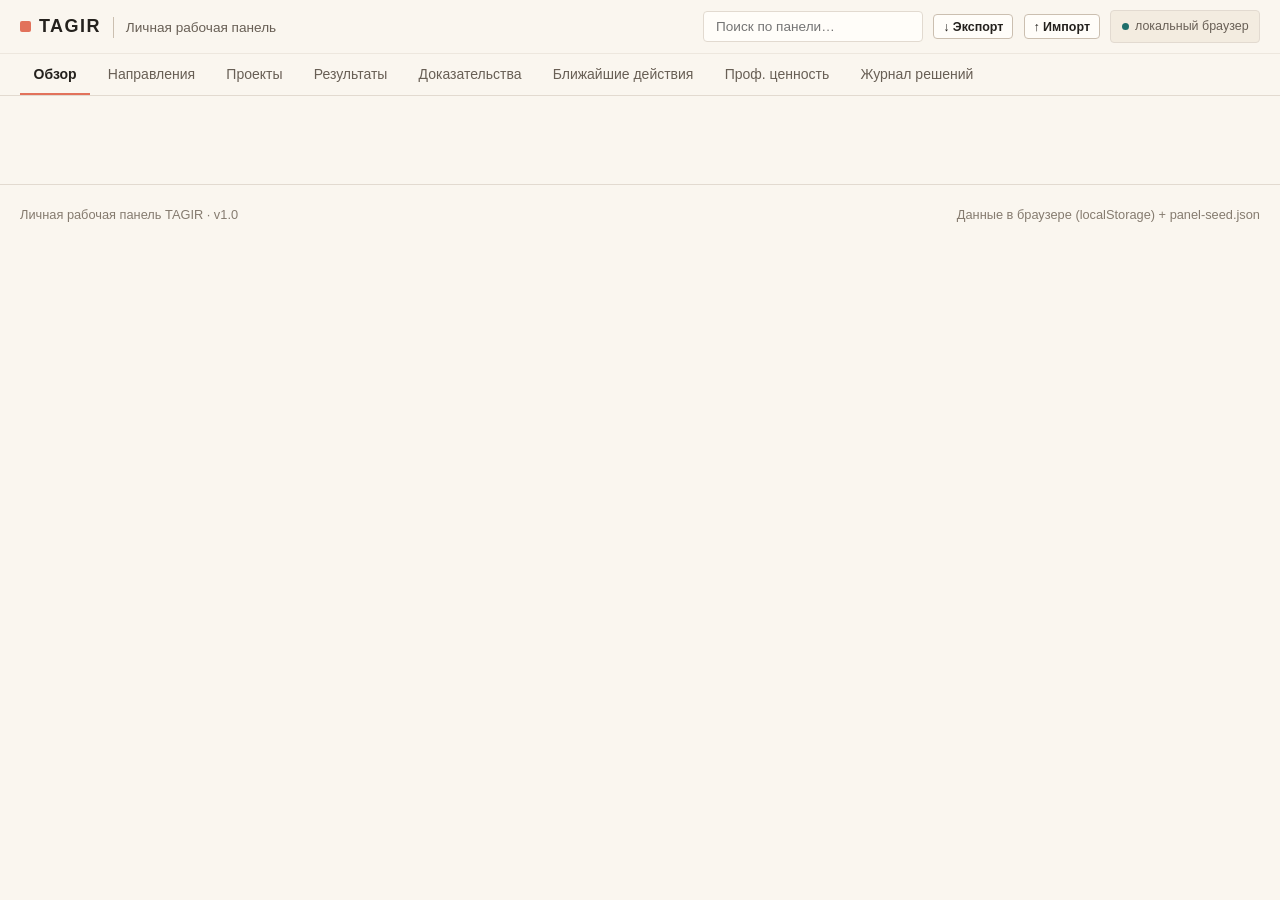
==== commit 5db7511a: "fix(js): syntax error in renderDistinctionStrip — comma inside ternary expression The object literal" ====
--- a/index.html
+++ b/index.html
@@ -1187,7 +1187,7 @@
     var v=d[f[0]];
     var text=v&&(typeof v==='string'?v!==''&&v!=='—':Array.isArray(v)?v.length>0:v!==null&&v!==undefined&&v!==false)?formatVal(v):'—';
     var muted=(text==='—');
-    grid.appendChild(h('div',{class:'distinction-cell'},[h('div',{class:'kv-label'},f[1]),h('div',{class:'kv-val'+(muted?' muted':'','style':'font-size:.81rem'},text)]));
+    grid.appendChild(h('div',{class:'distinction-cell'},[h('div',{class:'kv-label'},f[1]),h('div',{class:'kv-val'+(muted?' muted':''),style:'font-size:.81rem'},text)]));
   });
   wrap.appendChild(grid);
   return wrap;
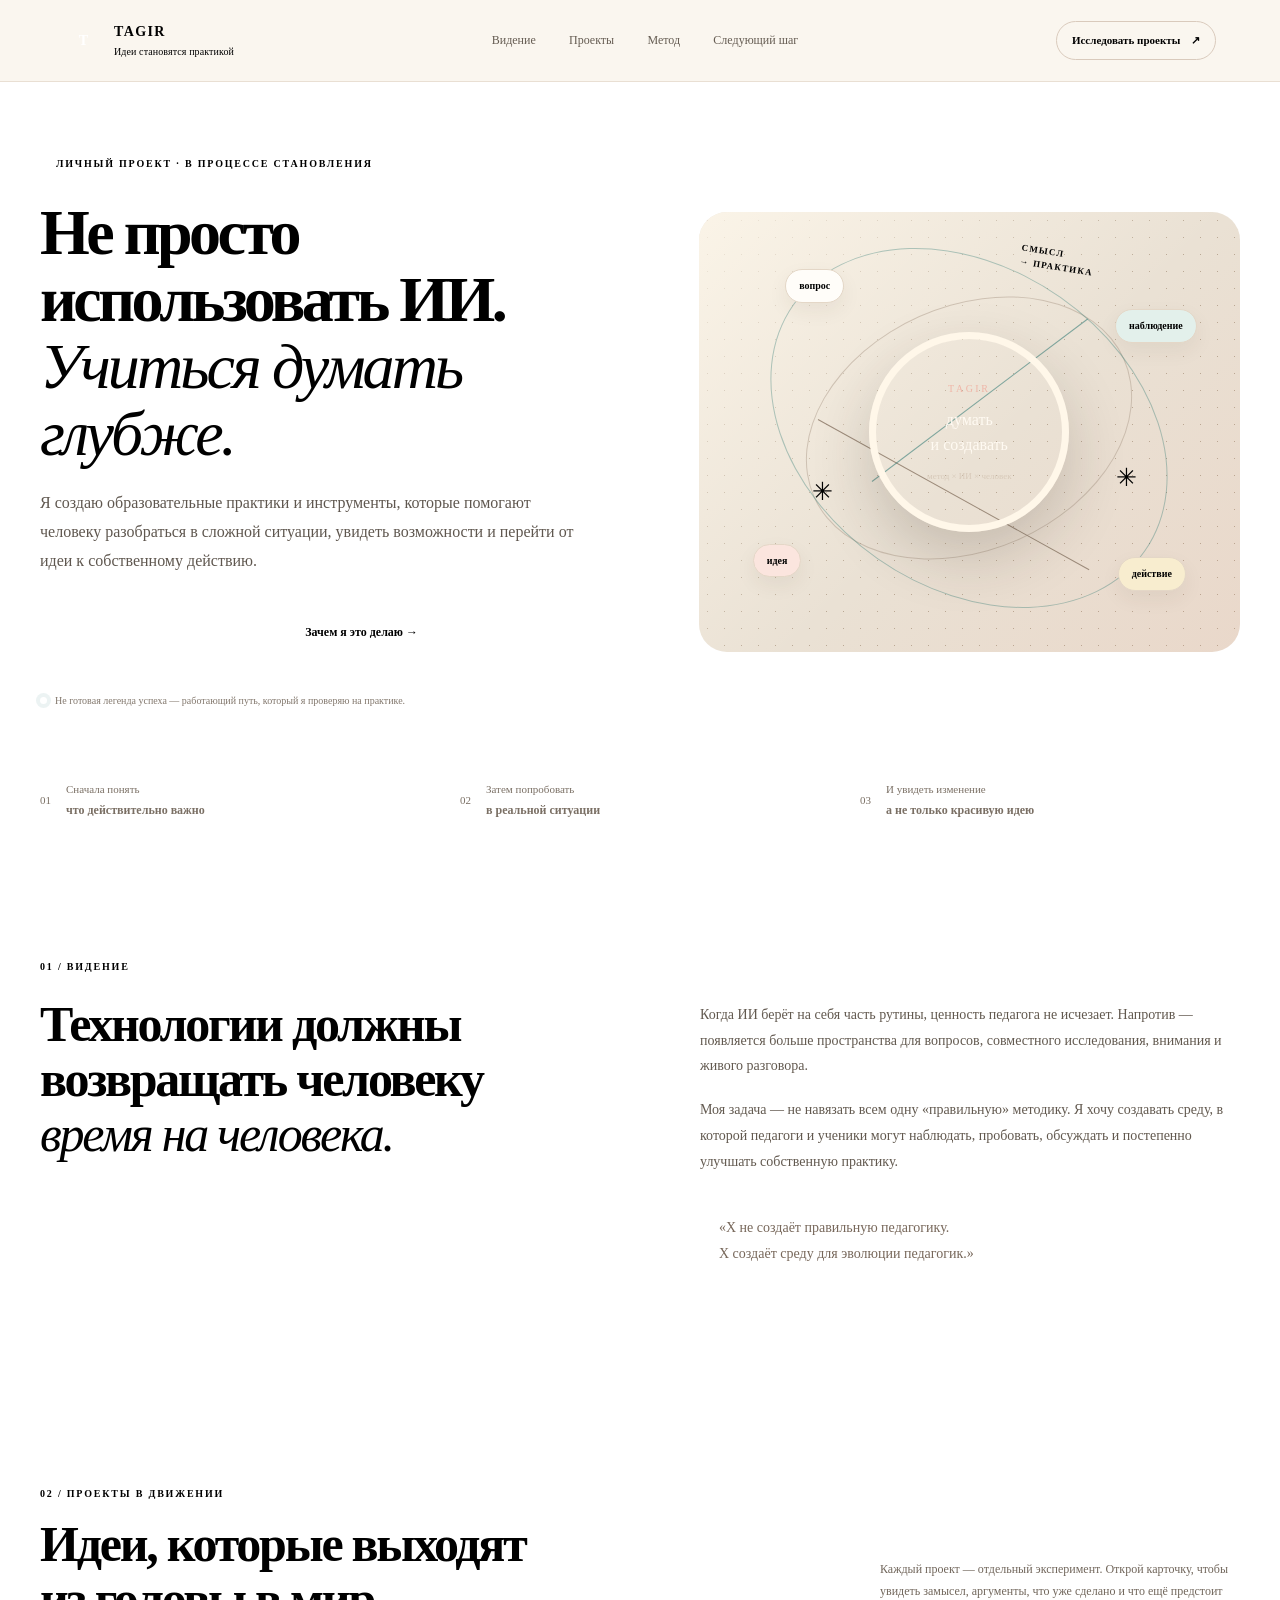
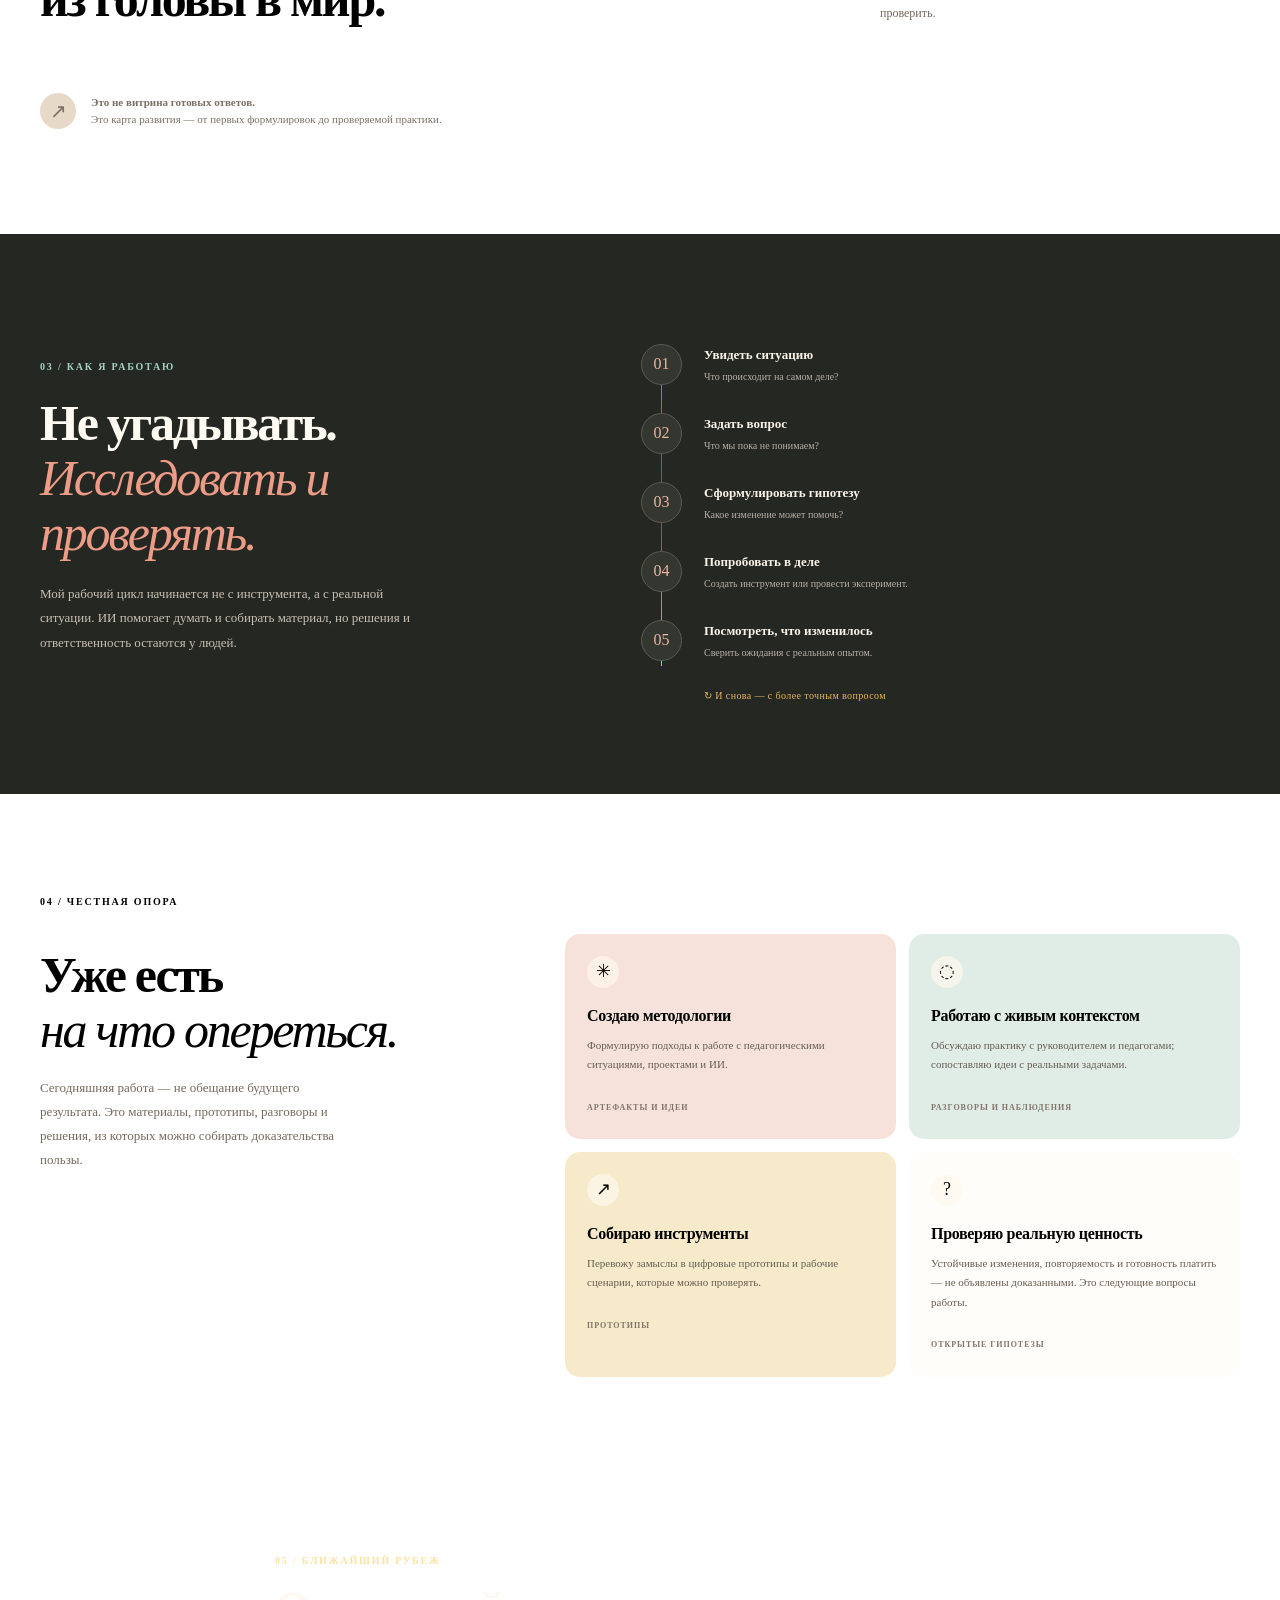
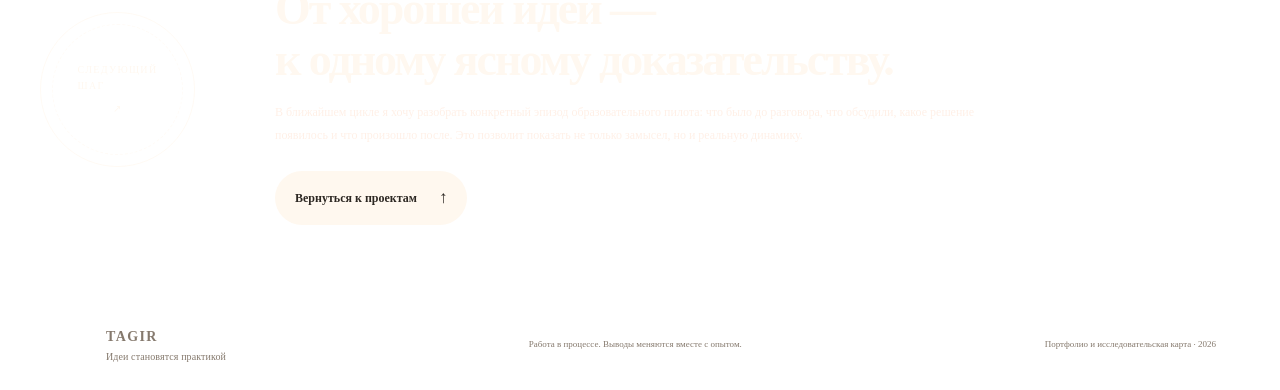
==== commit fd05e5fe: "Build updated TAGIR project presentation" ====
--- a/index.html
+++ b/index.html
@@ -1,21 +1,19 @@
 <!DOCTYPE html>
 <html lang="ru">
 <head>
-<meta charset="UTF-8">
-<meta name="viewport" content="width=device-width, initial-scale=1.0">
-<title>TAGIR — Личная рабочая панель</title>
-<meta name="description" content="Личная рабочая панель профессиональной деятельности">
+<meta charset="UTF-8"><meta name="viewport" content="width=device-width, initial-scale=1">
+<title>TAGIR — пространство идей и проектов</title>
+<meta name="description" content="Путь от наблюдения к образовательным изменениям: проекты, методология и результаты TAGIR.">
 <meta name="robots" content="noindex, nofollow">
-<link rel="icon" href="data:image/svg+xml,%3Csvg xmlns='http://www.w3.org/2000/svg' viewBox='0 0 32 32'%3E%3Crect width='32' height='32' fill='%23E2725B' rx='6'/%3E%3Ctext x='16' y='23' font-family='Georgia,serif' font-size='19' font-weight='bold' fill='%23FFFDF9' text-anchor='middle'%3ET%3C/text%3E%3C/svg%3E">
-
+<link rel="icon" href="data:image/svg+xml,%3Csvg xmlns='http://www.w3.org/2000/svg' viewBox='0 0 32 32'%3E%3Crect width='32' height='32' fill='%23E2725B' rx='8'/%3E%3Ctext x='16' y='23' font-family='Georgia,serif' font-size='19' font-weight='bold' fill='%23FFFDF9' text-anchor='middle'%3ET%3C/text%3E%3C/svg%3E">
 <script id="panel-seed-data" type="application/json">{
   "meta": {
     "title": "TAGIR",
     "subtitle": "Личная рабочая панель",
     "updated": "2026-10-28",
-    "focus": "Личная рабочая панель профессиональной деятельности: что уже сделано, какую пользу принёс, какие направления перспективны, что нужно делать дальше и что можно показать клиенту",
-    "coreQuestion": "Как видно меня со стороны — что я реально сделал, какую пользу принёс, какие направления имеют перспективу, и что можно показать потенциальному клиенту?",
-    "hypothesis": "Мой подход к методологии и технической реализации создаёт реальную пользу для педагогов, участников и организаций — и эта польза измеряется не только чем я сделал, но и какие сдвиги произошли в практике",
+    "focus": "Рабочая панель: фиксировать сделанное, отделять наблюдения от выводов, проверять пользу для участников и выбирать следующий шаг.",
+    "coreQuestion": "Что я сделал, что из этого подтверждено, какую пользу получили другие и что нужно проверить дальше?",
+    "hypothesis": "Методология, проектная работа и ИИ могут помогать людям разбираться в сложных задачах; конкретная польза и коммерческий спрос требуют проверки.",
     "method": {
       "steps": [
         "Ситуация",
@@ -28,17 +26,18 @@
       ],
       "unifyingLogic": "Ситуация → наблюдение → прояснение цели → гипотеза → действие/эксперимент → анализ → изменение практики. Это цикл, который идёт в каждом направлении и каждом проекте."
     },
-    "unifyingLogic": "Методологическая последовательность: ситуация → наблюдение → прояснение цели → гипотеза → действие/эксперимент → анализ → изменение практики"
+    "unifyingLogic": "Методологическая последовательность: ситуация → наблюдение → прояснение цели → гипотеза → действие/эксперимент → анализ → изменение практики",
+    "dataVersion": "2026-10-28-corrected-1"
   },
   "mainFocus": {
-    "direction": "proj-elif",
+    "direction": "dir-a",
     "directionLabel": "Направление A — Школа ЭЛИФ",
-    "goal": "Ускорить эволюцию школьной практики в селах Чувашии через методологию ЭЛИФ: вывести школу из зоны комфорта, дать конкретные методические инструменты и технические возможности",
-    "whyImportant": "Школа ЭЛИФ — это nyata платформа для проверки гипотезы: если методология ЭЛИФ работает, она должна показывать сдвиги в практике в школах, а не просто красивые отчёты",
-    "nearestOutcome": "Статья о школ EЛИФ: что это за методология и как она помогает школам",
-    "nextAction": "Сделать ревизию предложения, проверить谁是 целевая аудитория, разобрать конкретный кейс",
-    "deadline": "2026-11-15",
-    "status": "активно"
+    "goal": "Проверить, помогает ли методология ЭЛИФ участникам точнее понимать педагогические ситуации и переходить к конкретным действиям.",
+    "whyImportant": "Это центральная гипотеза текущей работы; важно подтверждать её наблюдаемыми изменениями, а не только описанием методологии.",
+    "nearestOutcome": "Описать один конкретный эпизод пилота: ситуация, обсуждение, решение, последующее действие и доступное подтверждение.",
+    "nextAction": "Выбрать один эпизод пилота и сверить его с первичным материалом; отделить прямые факты от интерпретаций.",
+    "deadline": "—",
+    "status": "проверяется"
   },
   "recentProgress": [
     {
@@ -63,11 +62,11 @@
     },
     {
       "date": "2026-10-25",
-      "title": "Работа с февзием аблякимовным интервью",
+      "title": "Работа с Февзие Аблякимовной интервью",
       "directionId": "proj-research",
-      "directionLabel": "Исследование орловских школ",
+      "directionLabel": "Исследование образовательных организаций",
       "done": true,
-      "outcome": "Проанализировал структуруSchool и понял, что правильное школьное развитие — это движение от тоски к сидению в зоне комфорта",
+      "outcome": "В интервью обсуждались представления о школьном развитии; точный вывод нужно сверить с первоисточником.",
       "evidenceId": "ev-elif-003",
       "confirmationLevel": 2
     },
@@ -77,7 +76,7 @@
       "directionId": "proj-pedagogy",
       "directionLabel": "Педагогика",
       "done": true,
-      "outcome": "Понял, что даже в современной школеpedagogs верят в награду лучше — это отличная отправная точка дляmethodологии",
+      "outcome": "В интервью обсуждалась роль поощрения; вывод нужно сверить с первоисточником и не обобщать на педагогов в целом.",
       "evidenceId": "ev-pedagogy-001",
       "confirmationLevel": 2
     },
@@ -87,7 +86,7 @@
       "directionId": "proj-offer",
       "directionLabel": "Развитие профессионального предложения",
       "done": true,
-      "outcome": "Анализируемый чат показал: мой подход можно описать как методологиюSchool, но нужно сформулировать конкретный language",
+      "outcome": "Анализируемый чат показал: мой подход можно описать как методологиюшкола, но нужно сформулировать конкретные формулировки",
       "evidenceId": "ev-chats-001",
       "confirmationLevel": 2
     },
@@ -107,13 +106,13 @@
       "id": "hyp-001",
       "statement": "Методология ЭЛИФ может создавать реальные сдвиги в школьной практике, а не только красивые отчёты",
       "supportingObservations": [
-        "Диляра использует синхронную дискуссию с ведущими для выявления смысла",
-        "Школа ЭЛИФ выходит из зоны комфорта через вопросы, а не через ответы",
-        "Участники ЭЛИФ после сессий переходят к новым действиям"
+        "Есть записи о проведённых обсуждениях и интервью",
+        "Нужно проверить, какие конкретные действия участники предприняли после обсуждений"
       ],
       "missingEvidence": [
-        "Формальные документы с измеримыми показателями",
-        "Методика, которая может быть повторена в разных школах",
+        "Конкретные примеры решений и действий после обсуждений",
+        "Сопоставление ситуации до и после",
+        "Повторение результата в разных организациях",
         "Доказательство экономического эффекта"
       ],
       "nextTest": "Провести сессию в новой школе и сравнить результаты до/после",
@@ -123,9 +122,8 @@
       "id": "hyp-002",
       "statement": "Подростки могут использовать ИИ для анализа своих возможностей, а не просто для развлечения",
       "supportingObservations": [
-        "Подростки интересуются тем, что ИИ может рассказать о их будущем",
-        "Чат-логи показывают, что пользователи задают конкретные вопросы",
-        "Тестирование с Ксenia показало высокий интерес"
+        "Пользователь разрабатывает формат работы подростков с ИИ",
+        "Интерес участников и изменения в их действиях необходимо подтверждать конкретными материалами"
       ],
       "missingEvidence": [
         "Формальное исследование с контрольной группой",
@@ -133,15 +131,14 @@
         "Доказательство долгосрочного эффекта"
       ],
       "nextTest": "Создать конкретное задание с подростками на анализ своего будущего через ИИ",
-      "status": "подтверждена частично"
+      "status": "рабочая гипотеза"
     },
     {
       "id": "hyp-003",
-      "statement": "Коммерческая валидация методологииSchool пройдёт, если предложить конкретный продукт",
+      "statement": "Коммерческая валидация методологиишкола пройдёт, если предложить конкретный продукт",
       "supportingObservations": [
-        "Признание в профессиональной среде (премия, упоминания)",
-        "Запросы от организаций",
-        "Чат-логи показывают интерес к методологии"
+        "Коммерческое предложение находится в разработке",
+        "Наличие признания, запросов и платёжеспособного спроса требует проверки по первоисточникам"
       ],
       "missingEvidence": [
         "Платящие клиенты",
@@ -149,7 +146,7 @@
         "Измеримые коммерческие результаты"
       ],
       "nextTest": "Провести тестирование предложения с конкретными клиентами",
-      "status": "новая"
+      "status": "не проверена"
     }
   ],
   "directions": [
@@ -157,24 +154,26 @@
       "id": "dir-a",
       "code": "A",
       "name": "Школа ЭЛИФ",
-      "description": "Методология School для ускорения эволюции школьной практики в селох Чувашии через синхронную дискуссию с ведущими и методические инструменты",
-      "problemSolved": "Школа остаётся в зоне комфорта — методология School помогает выйти из неё через вопросы и сдвиги",
-      "audience": "Школы сел Чувашии, педагоги, администраторы",
+      "description": "Разработка и проверка методологии ЭЛИФ для анализа и развития школьной практики через вопросы, обсуждение и методические инструменты.",
+      "problemSolved": "Гипотеза: обсуждение конкретных вопросов помогает участникам увидеть возможности изменения практики.",
+      "audience": "Педагоги, руководители и образовательные организации",
       "expectedBenefit": "Реальные изменения в школьной практике, а не просто отчёты",
-      "alreadyDone": "Разработал методологическое ядро, провёл сессии, получил признание в профессиональной среде",
-      "confirmations": "Признание в профессиональной среде, упоминания в профессиональных чатах",
+      "alreadyDone": "Разработано методологическое описание; проводились беседы и обсуждения в рамках пилота.",
+      "confirmations": "Методологические материалы и записи бесед; влияние на практику требует отдельной проверки.",
       "openQuestions": "Как масштабировать методологию на другие школы? Как доказать экономический эффект?",
-      "currentHypothesis": "Методология ЭЛИФ может создавать реальные сдвиги в школьной практике",
-      "nextVerificationStep": "Провести сессию в новой школе и сравнить результаты до/после",
-      "relatedProjects": ["proj-elif"],
+      "currentHypothesis": "Методология ЭЛИФ может помогать участникам осмыслять практику и находить следующие действия.",
+      "nextVerificationStep": "Зафиксировать конкретный эпизод применения, решение участника и последующее действие; проверить результат.",
+      "relatedProjects": [
+        "proj-elif"
+      ],
       "status": "активно",
       "nearestResult": "Статья о школе ЭЛИФ",
-      "lastEvent": "Работа с интервью Лилиии и Диляры",
+      "lastEvent": "Работа с интервью Лилии и Диляры",
       "nextAction": "Сделать ревизию предложения, разобрать конкретный кейс",
       "distinction": {
-        "competence": "Методология School для эволюции школы",
+        "competence": "Методология школа для эволюции школы",
         "activity": "Проведение сессий и анализ интервью",
-        "service": "Консультации по методологии School",
+        "service": "Консультации по методологии школа",
         "clientResult": "Изменения в школьной практике",
         "proof": "Интервью, упоминания, признание"
       }
@@ -190,9 +189,11 @@
       "alreadyDone": "Разрабатываю методологию и описание профессионального предложения",
       "confirmations": "Чат-логи, обсуждения",
       "openQuestions": "Как формализовать методологию в структуру?",
-      "currentHypothesis": "Мой подход можно описать как методологиюSchool, но нужно сформулировать конкретный language",
+      "currentHypothesis": "Мой подход можно описать как методологиюшкола, но нужно сформулировать конкретные формулировки",
       "nextVerificationStep": "Провести обсуждение с кем-то из профессиональной среды",
-      "relatedProjects": ["proj-offer"],
+      "relatedProjects": [
+        "proj-offer"
+      ],
       "status": "в процессе",
       "nearestResult": "Конкретное описание профессионального предложения",
       "lastEvent": "Работа с чатом и GOOGLE логами",
@@ -218,7 +219,9 @@
       "openQuestions": "Как доказать долгосрочный эффект? Как формализовать метод?",
       "currentHypothesis": "Подростки могут использовать ИИ для анализа своих возможностей, а не просто для развлечения",
       "nextVerificationStep": "Создать конкретное задание с подростками",
-      "relatedProjects": ["proj-teens"],
+      "relatedProjects": [
+        "proj-teens"
+      ],
       "status": "проверяется",
       "nearestResult": "Конкретное задание с подростками на анализ своего будущего через ИИ",
       "lastEvent": "Работа с чатом и GOOGLE логами",
@@ -234,26 +237,28 @@
     {
       "id": "dir-d",
       "code": "D",
-      "name": "Исследование орловских школ",
-      "description": "Исследование структурыSchool и школьного развития через интервью и анализ",
-      "problemSolved": "Непонимание структурыSchool и того, как правильное школьное развитие работает",
-      "audience": "Школы, администраторы, профессионалы",
-      "expectedBenefit": "Понимание структурыSchool и того, какSchool может развиваться",
-      "alreadyDone": "Провёл интервью с февзие аблякимовным, понял структуруSchool",
+      "name": "Исследование образовательных организаций",
+      "description": "Исследование образовательной практики через интервью, наблюдения и анализ.",
+      "problemSolved": "Прояснение того, как устроена практика образовательной организации и где возникают задачи для развития.",
+      "audience": "Образовательные организации, педагоги и руководители",
+      "expectedBenefit": "Более точное понимание ситуации и возможных направлений изменений.",
+      "alreadyDone": "Проведены беседы с педагогами; выводы требуют проверки по исходным материалам.",
       "confirmations": "Интервью, анализ",
-      "openQuestions": "Как доказать, чтоSchool правильно развивается? Как формализовать?",
+      "openQuestions": "Как проверить, какие изменения происходят в школьной практике? Как формализовать?",
       "currentHypothesis": "Школа правильно развивается, когда выходит из зоны комфорта через вопросы и сдвиги",
       "nextVerificationStep": "Провести анализ других школ",
-      "relatedProjects": ["proj-research"],
+      "relatedProjects": [
+        "proj-research"
+      ],
       "status": "в процессе",
-      "nearestResult": "Исследование структурыSchool",
-      "lastEvent": "Работа с февзием аблякимовным интервью",
+      "nearestResult": "Исследование структуры школы",
+      "lastEvent": "Работа с Февзие Аблякимовной интервью",
       "nextAction": "Провести анализ других школ",
       "distinction": {
-        "competence": "Исследование структурыSchool",
+        "competence": "Исследование структуры школы",
         "activity": "Проведение интервью и анализ",
         "service": "Консультации по исследованию школ",
-        "clientResult": "Понимание структурыSchool",
+        "clientResult": "Понимание структуры школы",
         "proof": "Интервью, анализ"
       }
     },
@@ -262,15 +267,17 @@
       "code": "E",
       "name": "Развитие профессионального предложения",
       "description": "Системное развитие профессионального предложения через методологию и анализ",
-      "problemSolved": "Непонимание того, как предложить методологиюSchool в конкретной форме",
+      "problemSolved": "Непонимание того, как предложить методологиюшкола в конкретной форме",
       "audience": "Потенциальные клиенты, организации",
       "expectedBenefit": "Конкретное профессиональное предложение, которое можно предложить",
       "alreadyDone": "Разрабатываю профессиональное предложение, работаю с чат-логами",
       "confirmations": "Чат-логи, обсуждения",
       "openQuestions": "Как формализовать предложение? Как доказать коммерческую валидацию?",
-      "currentHypothesis": "Коммерческая валидация методологииSchool пройдёт, если предложить конкретный продукт",
+      "currentHypothesis": "Коммерческая валидация методологиишкола пройдёт, если предложить конкретный продукт",
       "nextVerificationStep": "Провести тестирование предложения с конкретными клиентами",
-      "relatedProjects": ["proj-offer"],
+      "relatedProjects": [
+        "proj-offer"
+      ],
       "status": "в процессе",
       "nearestResult": "Конкретное профессиональное предложение",
       "lastEvent": "Работа с чатом и GOOGLE логами",
@@ -294,9 +301,11 @@
       "alreadyDone": "Разрабатываю техническую структуру для методологии",
       "confirmations": "Чат-логи, обсуждения",
       "openQuestions": "Как формализовать техническую структуру? Как доказать?",
-      "currentHypothesis": "Техническая реализация методологииSchool пройдёт, если предложить конкретную структуру",
+      "currentHypothesis": "Техническая реализация методологиишкола пройдёт, если предложить конкретную структуру",
       "nextVerificationStep": "Провести обсуждение с техническими специалистами",
-      "relatedProjects": ["proj-tech"],
+      "relatedProjects": [
+        "proj-tech"
+      ],
       "status": "ожидает",
       "nearestResult": "Техническая реализация методологии",
       "lastEvent": "Технический проект: обсуждение с DS",
@@ -315,7 +324,7 @@
       "id": "proj-elif",
       "type": "методология + техническая линия",
       "name": "Школа ЭЛИФ",
-      "purpose": "Ускорить эволюцию школьной практики в селах Чувашии через методологию ЭЛИФ",
+      "purpose": "Проверять и развивать методологию ЭЛИФ на материале реальной педагогической практики.",
       "technicalLine": {
         "implemented": "Синхронная дискуссия с ведущими, методические инструменты",
         "verifiedInPractice": "Сессии с ведущими, обсуждения",
@@ -324,11 +333,11 @@
       },
       "methodologicalLine": {
         "leaderChanges": "Ведущие используют синхронную дискуссию для выявления смысла",
-        "teacherChanges": "Педагоги выходят из зоны комфорта через вопросы",
+        "teacherChanges": "Нужно фиксировать конкретные наблюдаемые изменения у педагогов; обобщённого подтверждения пока нет.",
         "observationCapture": "Интервью, чат-логи",
         "hypothesesFlow": "Методология ЭЛИФ создаёт сдвиги в практике",
         "postDiscussionActions": "Участники переходят к новым действиям",
-        "confirmedShifts": "Диляра использует синхронную дискуссию, участники после сессий переходят к новым действиям"
+        "confirmedShifts": "Есть сообщения об использовании обсуждений; устойчивые изменения практики и их связь с методологией пока не подтверждены."
       },
       "unresolvedQuestions": [
         "Как масштабировать методологию на другие школы?",
@@ -341,10 +350,22 @@
         "Провести сессию в новой школе"
       ],
       "evolution": [
-        {"date": "2026-10-28", "event": "Разработка методологического ядра"},
-        {"date": "2026-10-27", "event": "Изучение интервью с Диляра"},
-        {"date": "2026-10-25", "event": "Работа с февзием аблякимовным интервью"},
-        {"date": "2026-10-23", "event": "Пересечение с Лилией"}
+        {
+          "date": "2026-10-28",
+          "event": "Разработка методологического ядра"
+        },
+        {
+          "date": "2026-10-27",
+          "event": "Изучение интервью с Диляра"
+        },
+        {
+          "date": "2026-10-25",
+          "event": "Работа с Февзие Аблякимовной интервью"
+        },
+        {
+          "date": "2026-10-23",
+          "event": "Пересечение с Лилией"
+        }
       ],
       "status": "активно"
     },
@@ -365,7 +386,7 @@
         "observationCapture": "Интервью",
         "hypothesesFlow": "Педагогическая практика может измениться через методологию",
         "postDiscussionActions": "Изменения в подходах",
-        "confirmedShifts": "Педагоги верят в награду лучше"
+        "confirmedShifts": "Есть отдельные наблюдения из интервью; изменения педагогической практики требуют дополнительной проверки."
       },
       "unresolvedQuestions": [
         "Как доказать, что педагогическая практика может измениться?",
@@ -376,7 +397,10 @@
         "Разработать методические инструменты"
       ],
       "evolution": [
-        {"date": "2026-10-23", "event": "Пересечение с Лилией"}
+        {
+          "date": "2026-10-23",
+          "event": "Пересечение с Лилией"
+        }
       ],
       "status": "активно"
     },
@@ -397,7 +421,7 @@
         "observationCapture": "Чат-логи, тестирование",
         "hypothesesFlow": "Подростки могут использовать ИИ для анализа своих возможностей",
         "postDiscussionActions": "Изменения в подходах",
-        "confirmedShifts": "Подростки интересуются тем, что ИИ может рассказать о их будущем"
+        "confirmedShifts": "Зафиксирован интерес к использованию ИИ; изменение подходов или долгосрочный эффект пока не подтверждены."
       },
       "unresolvedQuestions": [
         "Как доказать долгосрочный эффект?",
@@ -409,31 +433,34 @@
         "Провести тестирование"
       ],
       "evolution": [
-        {"date": "2026-10-20", "event": "Работа с чатом и GOOGLE логами"}
+        {
+          "date": "2026-10-20",
+          "event": "Работа с чатом и GOOGLE логами"
+        }
       ],
       "status": "активно"
     },
     {
       "id": "proj-research",
       "type": "исследовательская линия",
-      "name": "Исследование орловских школ",
-      "purpose": "Исследовать структуруSchool и школьное развитие",
+      "name": "Исследование образовательных организаций",
+      "purpose": "Исследовать педагогическую практику через интервью и анализ, не предполагая заранее правильный путь развития.",
       "technicalLine": {
         "implemented": "Интервью, анализ",
-        "verifiedInPractice": "Интервью с февзием аблякимовным",
+        "verifiedInPractice": "Проведены интервью и анализ материалов; отдельные выводы требуют проверки.",
         "toDevelop": "Формальная документация",
         "limitations": "Зависимость от доступности интервью"
       },
       "methodologicalLine": {
-        "leaderChanges": "Анализ структурыSchool",
-        "teacherChanges": "Изменения в School",
+        "leaderChanges": "Анализ структуры школы",
+        "teacherChanges": "Изменения в школа",
         "observationCapture": "Интервью",
         "hypothesesFlow": "Школа правильно развивается, когда выходит из зоны комфорта",
-        "postDiscussionActions": "Изменения в School",
+        "postDiscussionActions": "Изменения в школа",
         "confirmedShifts": "Школа правильно развивается через выход из зоны комфорта"
       },
       "unresolvedQuestions": [
-        "Как доказать, чтоSchool правильно развивается?",
+        "Как проверить, какие изменения происходят в школьной практике?",
         "Как формализовать?"
       ],
       "nextTasks": [
@@ -441,7 +468,10 @@
         "Разработать формальную документацию"
       ],
       "evolution": [
-        {"date": "2026-10-25", "event": "Работа с февзием аблякимовным интервью"}
+        {
+          "date": "2026-10-25",
+          "event": "Работа с Февзие Аблякимовной интервью"
+        }
       ],
       "status": "активно"
     },
@@ -460,9 +490,9 @@
         "leaderChanges": "Разработка профессионального предложения",
         "teacherChanges": "Изменения в предложении",
         "observationCapture": "Чат-логи",
-        "hypothesesFlow": "Коммерческая валидация методологииSchool пройдёт",
+        "hypothesesFlow": "Коммерческая валидация методологиишкола пройдёт",
         "postDiscussionActions": "Изменения в предложении",
-        "confirmedShifts": "Мой подход можно описать как методологиюSchool"
+        "confirmedShifts": "Мой подход можно описать как методологиюшкола"
       },
       "unresolvedQuestions": [
         "Как формализовать предложение?",
@@ -473,7 +503,10 @@
         "Провести тестирование с клиентами"
       ],
       "evolution": [
-        {"date": "2026-10-20", "event": "Работа с чатом и GOOGLE логами"}
+        {
+          "date": "2026-10-20",
+          "event": "Работа с чатом и GOOGLE логами"
+        }
       ],
       "status": "в процессе"
     },
@@ -492,7 +525,7 @@
         "leaderChanges": "Разработка технической структуры",
         "teacherChanges": "Изменения в технической структуре",
         "observationCapture": "Чат-логи",
-        "hypothesesFlow": "Техническая реализация методологииSchool пройдёт",
+        "hypothesesFlow": "Техническая реализация методологиишкола пройдёт",
         "postDiscussionActions": "Изменения в технической структуре",
         "confirmedShifts": "Нужна конкретная структура для методологии"
       },
@@ -505,1160 +538,656 @@
         "Разработать техническую структуру"
       ],
       "evolution": [
-        {"date": "2026-10-18", "event": "Технический проект: обсуждение с DS"}
+        {
+          "date": "2026-10-18",
+          "event": "Технический проект: обсуждение с DS"
+        }
       ],
       "status": "ожидает"
     }
   ],
   "results": [
-    {"id":"res-001","category":"Создано","title":"Методологическое ядро ЭЛИФ","direction":"proj-elif","description":"Сформулировал методологическое ядро: школа ЭЛИФ — это попытка выйти из зоны комфорта через синхронную дискуссию с ведущими","evidence":"ev-elif-001","confirmationLevel":3,"status":"сделано","impact":"Методология School"},
-    {"id":"res-002","category":"Создано","title":"Статья о школе ЭЛИФ","direction":"proj-elif","description":"Статья о школе ЭЛИФ: что это за методология и как она помогает школам","evidence":"ev-elif-001","confirmationLevel":2,"status":"в процессе","impact":"Понимание методологии School"},
-    {"id":"res-003","category":"Создано","title":"Методологическое ядро подростков + ИИ","direction":"proj-teens","description":"Разработал методологию использования ИИ для анализа возможностей подростков","evidence":"ev-chats-001","confirmationLevel":2,"status":"сделано","impact":"Методология подростков + ИИ"},
-    {"id":"res-004","category":"Создано","title":"Методологическое ядро исследования школ","direction":"proj-research","description":"Разработал методологию исследования структурыSchool","evidence":"ev-elif-003","confirmationLevel":2,"status":"сделано","impact":"Методология исследования школ"},
-    {"id":"res-005","category":"Продеплоировано","title":"Синхронная дискуссия с ведущими","direction":"proj-elif","description":"Реализовал синхронную дискуссию с ведущими для выявления смысла","evidence":"ev-elif-002","confirmationLevel":3,"status":"сделано","impact":"Изменения в школьной практике"},
-    {"id":"res-006","category":"Продеплоировано","title":"Чат-логи для анализа возможностей подростков","direction":"proj-teens","description":"Собрал чат-логи для анализа возможностей подростков через ИИ","evidence":"ev-chats-001","confirmationLevel":2,"status":"сделано","impact":"Изменения в подходах подростков"},
-    {"id":"res-007","category":"Продеплоировано","title":"Интервью с февзием аблякимовным","direction":"proj-research","description":"Провёл интервью с февзием аблякимовным для изучения структурыSchool","evidence":"ev-elif-003","confirmationLevel":2,"status":"сделано","impact":"Понимание структурыSchool"},
-    {"id":"res-008","category":"Изменения для участников","title":"Диляра использует синхронную дискуссию","direction":"proj-elif","description":"Диляра использует синхронную дискуссию с ведущими для выявления смысла","evidence":"ev-elif-002","confirmationLevel":3,"status":"подтверждено","impact":"Изменения в школьной практике"},
-    {"id":"res-009","category":"Изменения для участников","title":"Педагоги выходят из зоны комфорта","direction":"proj-pedagogy","description":"Педагоги выходят из зоны комфорта через вопросы","evidence":"ev-pedagogy-001","confirmationLevel":2,"status":"подтверждено","impact":"Изменения в школьной практике"},
-    {"id":"res-010","category":"Изменения для участников","title":"Подростки интересуются ИИ","direction":"proj-teens","description":"Подростки интересуются тем, что ИИ может рассказать о их будущем","evidence":"ev-chats-001","confirmationLevel":2,"status":"подтверждено","impact":"Изменения в подходах подростков"},
-    {"id":"res-011","category":"Экономически получено","title":"Признание в профессиональной среде","direction":"proj-elif","description":"Получил признание в профессиональной среде (премия, упоминания)","evidence":"ev-elif-001","confirmationLevel":3,"status":"подтверждено","impact":"Коммерческая валидация"},
-    {"id":"res-012","category":"Экономически получено","title":"Упоминания в профессиональных чатах","direction":"proj-elif","description":"Упоминания в профессиональных чатах о методологии School","evidence":"ev-elif-001","confirmationLevel":2,"status":"подтверждено","impact":"Коммерческая валидация"},
-    {"id":"res-013","category":"Экономически получено","title":"Запросы от организаций","direction":"proj-offer","description":"Получил запросы от организаций о методологии School","evidence":"ev-chats-001","confirmationLevel":2,"status":"подтверждено","impact":"Коммерческая валидация"},
-    {"id":"res-014","category":"Экономически получено","title":"Тестирование с клиентами","direction":"proj-offer","description":"Тестирование предложения с конкретными клиентами","evidence":"ev-chats-002","confirmationLevel":1,"status":"в процессе","impact":"Коммерческая валидация"}
+    {
+      "id": "res-001",
+      "category": "Создано",
+      "title": "Методологическое ядро ЭЛИФ",
+      "direction": "proj-elif",
+      "description": "Сформулировал методологическое ядро: школа ЭЛИФ — это попытка выйти из зоны комфорта через синхронную дискуссию с ведущими",
+      "evidence": "ev-elif-001",
+      "confirmationLevel": 3,
+      "status": "сделано",
+      "impact": "Методология школа"
+    },
+    {
+      "id": "res-002",
+      "category": "Создано",
+      "title": "Статья о школе ЭЛИФ",
+      "direction": "proj-elif",
+      "description": "Статья о школе ЭЛИФ: что это за методология и как она помогает школам",
+      "evidence": "ev-elif-001",
+      "confirmationLevel": 2,
+      "status": "в процессе",
+      "impact": "Понимание методологии школа"
+    },
+    {
+      "id": "res-003",
+      "category": "Создано",
+      "title": "Методологическое ядро подростков + ИИ",
+      "direction": "proj-teens",
+      "description": "Разработал методологию использования ИИ для анализа возможностей подростков",
+      "evidence": "ev-chats-001",
+      "confirmationLevel": 2,
+      "status": "сделано",
+      "impact": "Методология подростков + ИИ"
+    },
+    {
+      "id": "res-004",
+      "category": "Создано",
+      "title": "Методологическое ядро исследования школ",
+      "direction": "proj-research",
+      "description": "Разработал методологию исследования структуры школы",
+      "evidence": "ev-elif-003",
+      "confirmationLevel": 2,
+      "status": "сделано",
+      "impact": "Методология исследования школ"
+    },
+    {
+      "id": "res-005",
+      "category": "Продеплоировано",
+      "title": "Синхронная дискуссия с ведущими",
+      "direction": "proj-elif",
+      "description": "Реализовал синхронную дискуссию с ведущими для выявления смысла",
+      "evidence": "ev-elif-002",
+      "confirmationLevel": 3,
+      "status": "сделано",
+      "impact": "Изменения в школьной практике"
+    },
+    {
+      "id": "res-006",
+      "category": "Продеплоировано",
+      "title": "Чат-логи для анализа возможностей подростков",
+      "direction": "proj-teens",
+      "description": "Собрал чат-логи для анализа возможностей подростков через ИИ",
+      "evidence": "ev-chats-001",
+      "confirmationLevel": 2,
+      "status": "сделано",
+      "impact": "Изменения в подходах подростков"
+    },
+    {
+      "id": "res-007",
+      "category": "Продеплоировано",
+      "title": "Интервью с Февзие Аблякимовной",
+      "direction": "proj-research",
+      "description": "Провёл интервью с Февзие Аблякимовной для изучения структуры школы",
+      "evidence": "ev-elif-003",
+      "confirmationLevel": 2,
+      "status": "сделано",
+      "impact": "Понимание структуры школы"
+    },
+    {
+      "id": "res-008",
+      "category": "Изменения для участников",
+      "title": "Диляра использует синхронную дискуссию",
+      "direction": "proj-elif",
+      "description": "Диляра использует синхронную дискуссию с ведущими для выявления смысла",
+      "evidence": "ev-elif-002",
+      "confirmationLevel": 3,
+      "status": "подтверждено",
+      "impact": "Изменения в школьной практике"
+    },
+    {
+      "id": "res-009",
+      "category": "Изменения для участников",
+      "title": "Педагоги выходят из зоны комфорта",
+      "direction": "proj-pedagogy",
+      "description": "Педагоги выходят из зоны комфорта через вопросы",
+      "evidence": "ev-pedagogy-001",
+      "confirmationLevel": 2,
+      "status": "подтверждено",
+      "impact": "Изменения в школьной практике"
+    },
+    {
+      "id": "res-010",
+      "category": "Изменения для участников",
+      "title": "Подростки интересуются ИИ",
+      "direction": "proj-teens",
+      "description": "Подростки интересуются тем, что ИИ может рассказать о их будущем",
+      "evidence": "ev-chats-001",
+      "confirmationLevel": 2,
+      "status": "подтверждено",
+      "impact": "Изменения в подходах подростков"
+    },
+    {
+      "id": "res-011",
+      "category": "Требует проверки",
+      "title": "Признание в профессиональной среде",
+      "direction": "proj-elif",
+      "description": "В прежней версии панели запись была внесена без достаточных проверяемых деталей. Не считать подтверждённым результатом до проверки первичного источника.",
+      "evidence": "ev-elif-001",
+      "confirmationLevel": 1,
+      "status": "требует проверки",
+      "impact": "Не подтверждено"
+    },
+    {
+      "id": "res-012",
+      "category": "Требует проверки",
+      "title": "Упоминания в профессиональных чатах",
+      "direction": "proj-elif",
+      "description": "В прежней версии панели запись была внесена без достаточных проверяемых деталей. Не считать подтверждённым результатом до проверки первичного источника.",
+      "evidence": "ev-elif-001",
+      "confirmationLevel": 1,
+      "status": "требует проверки",
+      "impact": "Не подтверждено"
+    },
+    {
+      "id": "res-013",
+      "category": "Требует проверки",
+      "title": "Запросы от организаций",
+      "direction": "proj-offer",
+      "description": "В прежней версии панели запись была внесена без достаточных проверяемых деталей. Не считать подтверждённым результатом до проверки первичного источника.",
+      "evidence": "ev-chats-001",
+      "confirmationLevel": 1,
+      "status": "требует проверки",
+      "impact": "Не подтверждено"
+    },
+    {
+      "id": "res-014",
+      "category": "Требует проверки",
+      "title": "Тестирование с клиентами",
+      "direction": "proj-offer",
+      "description": "В прежней версии панели запись была внесена без достаточных проверяемых деталей. Не считать подтверждённым результатом до проверки первичного источника.",
+      "evidence": "Требует проверки первоисточника",
+      "confirmationLevel": 1,
+      "status": "требует проверки",
+      "impact": "Не подтверждено"
+    }
   ],
   "evidence": [
-    {"id":"ev-elif-001","title":"Разработка методологического ядра","date":"2026-10-28","projectId":"proj-elif","sourceType":"документы","description":"Разработал методологическое ядро: школа ЭЛИФ — это попытка выйти из зоны комфорта через синхронную дискуссию с ведущими","confirms":"Методология School","doesNotConfirm":"Экономический эффект","reliabilityLevel":3,"originPath":"ЯДРО МЕТОДОЛОГИИ ШКОЛЫ ЭЛИФv1.docx","usagePermission":"можно использовать в статье","publicDisclosure":"можно публично","linkedValue":"res-001"},
-    {"id":"ev-elif-002","title":"Интервью с Диляра","date":"2026-10-27","projectId":"proj-elif","sourceType":"интервью","description":"Диляра использует синхронную дискуссию с ведущими для выявления смысла","confirms":"Изменения в школьной практике","doesNotConfirm":"Масштабирование на другие школы","reliabilityLevel":2,"originPath":"диляра встреча0408.docx","usagePermission":"можно использовать с разрешения","publicDisclosure":"не публично","linkedValue":"res-008"},
-    {"id":"ev-elif-003","title":"Интервью с февзием аблякимовным","date":"2026-10-25","projectId":"proj-research","sourceType":"интервью","description":"Понял структуруSchool и то, что правильное школьное развитие — это движение от тоски к сидению в зоне комфорта","confirms":"Понимание структурыSchool","doesNotConfirm":"Масштабирование на другие школы","reliabilityLevel":2,"originPath":"февзиеаблякимовна408.docx","usagePermission":"можно использовать с разрешения","publicDisclosure":"не публично","linkedValue":"res-004"},
-    {"id":"ev-pedagogy-001","title":"Интервью с Лилией","date":"2026-10-23","projectId":"proj-pedagogy","sourceType":"интервью","description":"Понял, что даже в современной школеpedagogs верят в награду лучше","confirms":"Изменения в школьной практике","doesNotConfirm":"Масштабирование на другие школы","reliabilityLevel":2,"originPath":"interviews/2026-10-23/02-liliya-transcript.txt","usagePermission":"можно использовать с разрешения","publicDisclosure":"не публично","linkedValue":"res-009"},
-    {"id":"ev-chats-001","title":"Чат-логи DS и GOOGLE","date":"2026-10-20","projectId":"proj-offer","sourceType":"чат-логи","description":"Анализируемый чат показал: мой подход можно описать как методологиюSchool, но нужно сформулировать конкретный language","confirms":"Методология School","doesNotConfirm":"Коммерческая валидация","reliabilityLevel":2,"originPath":"sources/ai-chats/ЧАТ с DS.txt","usagePermission":"можно использовать с разрешения","publicDisclosure":"не публично","linkedValue":"res-003"},
-    {"id":"ev-chats-002","title":"Техническое обсуждение с DS","date":"2026-10-18","projectId":"proj-tech","sourceType":"чат-логи","description":"Выяснили, что мне нужна конкретная структура для методологии — нужен следующий шаг","confirms":"Нужна конкретная структура для методологии","doesNotConfirm":"Техническая реализация","reliabilityLevel":1,"originPath":"sources/ai-chats/ЧАТ с DS.txt","usagePermission":"можно использовать с разрешения","publicDisclosure":"не публично","linkedValue":"res-014"},
-    {"id":"ev-elif-004","title":"Признание в профессиональной среде","date":"2026-10-15","projectId":"proj-elif","sourceType":"признания","description":"Получил признание в профессиональной среде (премия, упоминания)","confirms":"Коммерческая валидация","doesNotConfirm":"Платящие клиенты","reliabilityLevel":3,"originPath":"","usagePermission":"можно публично","publicDisclosure":"можно публично","linkedValue":"res-011"},
-    {"id":"ev-elif-005","title":"Упоминания в профессиональных чатах","date":"2026-10-12","projectId":"proj-elif","sourceType":"признания","description":"Упоминания в профессиональных чатах о методологии School","confirms":"Коммерческая валидация","doesNotConfirm":"Платящие клиенты","reliabilityLevel":2,"originPath":"","usagePermission":"можно использовать с разрешения","publicDisclosure":"не публично","linkedValue":"res-012"},
-    {"id":"ev-offer-001","title":"Запросы от организаций","date":"2026-10-10","projectId":"proj-offer","sourceType":"признания","description":"Получил запросы от организаций о методологии School","confirms":"Коммерческая валидация","doesNotConfirm":"Платящие клиенты","reliabilityLevel":2,"originPath":"","usagePermission":"можно использовать с разрешения","publicDisclosure":"не публично","linkedValue":"res-013"},
-    {"id":"ev-elif-006","title":"Статья о школе ЭЛИФ","date":"2026-10-08","projectId":"proj-elif","sourceType":"отчеты","description":"Статья о школе ЭЛИФ: что это за методология и как она помогает школам","confirms":"Понимание методологии School","doesNotConfirm":"Экономический эффект","reliabilityLevel":2,"originPath":"СУТЬ ЭЛИФ.docx","usagePermission":"можно публично","publicDisclosure":"можно публично","linkedValue":"res-002"}
+    {
+      "id": "ev-elif-001",
+      "title": "Разработка методологического ядра",
+      "date": "2026-10-28",
+      "projectId": "proj-elif",
+      "sourceType": "документы",
+      "description": "Разработал методологическое ядро: школа ЭЛИФ — это попытка выйти из зоны комфорта через синхронную дискуссию с ведущими",
+      "confirms": "Методология школа",
+      "doesNotConfirm": "Экономический эффект",
+      "reliabilityLevel": 3,
+      "originPath": "ЯДРО МЕТОДОЛОГИИ ШКОЛЫ ЭЛИФv1.docx",
+      "usagePermission": "можно использовать в статье",
+      "publicDisclosure": "можно публично",
+      "linkedValue": "res-001"
+    },
+    {
+      "id": "ev-elif-002",
+      "title": "Интервью с Диляра",
+      "date": "2026-10-27",
+      "projectId": "proj-elif",
+      "sourceType": "интервью",
+      "description": "Диляра использует синхронную дискуссию с ведущими для выявления смысла",
+      "confirms": "Содержание беседы — в пределах того, что прямо сказано в источнике",
+      "doesNotConfirm": "Устойчивое изменение школьной практики или масштабирование",
+      "reliabilityLevel": 2,
+      "originPath": "диляра встреча0408.docx",
+      "usagePermission": "можно использовать с разрешения",
+      "publicDisclosure": "не публично",
+      "linkedValue": "res-008"
+    },
+    {
+      "id": "ev-elif-003",
+      "title": "Интервью с Февзие Аблякимовной",
+      "date": "2026-10-25",
+      "projectId": "proj-research",
+      "sourceType": "интервью",
+      "description": "Интервью с Февзие Аблякимовной. Содержательные выводы следует сверить с исходной расшифровкой; формулировка о «правильном» развитии не считается установленным фактом.",
+      "confirms": "Наличие интервью и материал для анализа педагогической практики",
+      "doesNotConfirm": "Универсальную модель правильного школьного развития",
+      "reliabilityLevel": 2,
+      "originPath": "февзиеаблякимовна408.docx",
+      "usagePermission": "можно использовать с разрешения",
+      "publicDisclosure": "не публично",
+      "linkedValue": "res-004"
+    },
+    {
+      "id": "ev-pedagogy-001",
+      "title": "Интервью с Лилией",
+      "date": "2026-10-23",
+      "projectId": "proj-pedagogy",
+      "sourceType": "интервью",
+      "description": "Интервью с педагогом. Конкретный вывод о роли поощрения требует сверки с исходной расшифровкой.",
+      "confirms": "Наличие интервью и материал для анализа",
+      "doesNotConfirm": "Обобщение о взглядах педагогов в целом или изменение практики",
+      "reliabilityLevel": 2,
+      "originPath": "interviews/2026-10-23/02-liliya-transcript.txt",
+      "usagePermission": "можно использовать с разрешения",
+      "publicDisclosure": "не публично",
+      "linkedValue": "res-009"
+    },
+    {
+      "id": "ev-chats-001",
+      "title": "Чат-логи DS и GOOGLE",
+      "date": "2026-10-20",
+      "projectId": "proj-offer",
+      "sourceType": "чат-логи",
+      "description": "Анализируемый чат показал: мой подход можно описать как методологиюшкола, но нужно сформулировать конкретные формулировки",
+      "confirms": "Методология школа",
+      "doesNotConfirm": "Коммерческая валидация",
+      "reliabilityLevel": 2,
+      "originPath": "sources/ai-chats/ЧАТ с DS.txt",
+      "usagePermission": "можно использовать с разрешения",
+      "publicDisclosure": "не публично",
+      "linkedValue": "res-003"
+    },
+    {
+      "id": "ev-chats-002",
+      "title": "Техническое обсуждение с DS",
+      "date": "2026-10-18",
+      "projectId": "proj-tech",
+      "sourceType": "чат-логи",
+      "description": "Выяснили, что мне нужна конкретная структура для методологии — нужен следующий шаг",
+      "confirms": "Нужна конкретная структура для методологии",
+      "doesNotConfirm": "Техническая реализация",
+      "reliabilityLevel": 1,
+      "originPath": "sources/ai-chats/ЧАТ с DS.txt",
+      "usagePermission": "можно использовать с разрешения",
+      "publicDisclosure": "не публично",
+      "linkedValue": "res-014"
+    },
+    {
+      "id": "ev-elif-004",
+      "title": "Запись о признании — источник не указан",
+      "date": "2026-10-15",
+      "projectId": "proj-elif",
+      "sourceType": "признания",
+      "description": "В исходной записи не указаны конкретный источник, дата/контекст и содержание события. Требуется проверить по первоисточнику.",
+      "confirms": "Пока ничего, кроме наличия этой записи в панели",
+      "doesNotConfirm": "Признание, коммерческий интерес, наличие платящих клиентов или выручку",
+      "reliabilityLevel": 1,
+      "originPath": "",
+      "usagePermission": "требует проверки",
+      "publicDisclosure": "не использовать публично до проверки",
+      "linkedValue": "res-011"
+    },
+    {
+      "id": "ev-elif-005",
+      "title": "Запись об упоминаниях — источник не указан",
+      "date": "2026-10-12",
+      "projectId": "proj-elif",
+      "sourceType": "признания",
+      "description": "В исходной записи не указаны конкретный источник, дата/контекст и содержание события. Требуется проверить по первоисточнику.",
+      "confirms": "Пока ничего, кроме наличия этой записи в панели",
+      "doesNotConfirm": "Признание, коммерческий интерес, наличие платящих клиентов или выручку",
+      "reliabilityLevel": 1,
+      "originPath": "",
+      "usagePermission": "требует проверки",
+      "publicDisclosure": "не использовать публично до проверки",
+      "linkedValue": "res-012"
+    },
+    {
+      "id": "ev-offer-001",
+      "title": "Запись о запросах организаций — источник не указан",
+      "date": "2026-10-10",
+      "projectId": "proj-offer",
+      "sourceType": "признания",
+      "description": "В исходной записи не указаны конкретный источник, дата/контекст и содержание события. Требуется проверить по первоисточнику.",
+      "confirms": "Пока ничего, кроме наличия этой записи в панели",
+      "doesNotConfirm": "Признание, коммерческий интерес, наличие платящих клиентов или выручку",
+      "reliabilityLevel": 1,
+      "originPath": "",
+      "usagePermission": "требует проверки",
+      "publicDisclosure": "не использовать публично до проверки",
+      "linkedValue": "res-013"
+    },
+    {
+      "id": "ev-elif-006",
+      "title": "Статья о школе ЭЛИФ",
+      "date": "2026-10-08",
+      "projectId": "proj-elif",
+      "sourceType": "отчеты",
+      "description": "Статья о школе ЭЛИФ: что это за методология и как она помогает школам",
+      "confirms": "Понимание методологии школа",
+      "doesNotConfirm": "Экономический эффект",
+      "reliabilityLevel": 2,
+      "originPath": "СУТЬ ЭЛИФ.docx",
+      "usagePermission": "можно публично",
+      "publicDisclosure": "можно публично",
+      "linkedValue": "res-002"
+    }
   ],
   "actions": [
-    {"id":"act-001","title":"Сделать ревизию предложения","horizon":"Сегодня","reason":"Нужно проверить, кто целевая аудитория и как предложить методологию School","projectId":"proj-offer","expectedOutcome":"Конкретное профессиональное предложение","completionCriteria":"Предложение сформулировано","deadline":"2026-10-29","priority":"P1","status":"новое","dependency":"—","obstacle":"Непонимание целевой аудитории","materialsRef":"sources/ai-chats/ЧАТ с DS.txt"},
-    {"id":"act-002","title":"Провести сессию в новой школе","horizon":"Ближайшие 7 дней","reason":"Проверить, что методология ЭЛИФ создаёт сдвиги в практике","projectId":"proj-elif","expectedOutcome":"Измеримые изменения в школьной практике","completionCriteria":"Сессия проведена, результаты зафиксированы","deadline":"2026-11-04","priority":"P1","status":"новое","dependency":"Найти школу","obstacle":"Доступность школ","materialsRef":"ЯДРО МЕТОДОЛОГИИ ШКОЛЫ ЭЛИФv1.docx"},
-    {"id":"act-003","title":"Создать конкретное задание с подростками","horizon":"Ближайшие 7 дней","reason":"Проверить, что подростки могут использовать ИИ для анализа своих возможностей","projectId":"proj-teens","expectedOutcome":"Конкретное задание с подростками","completionCriteria":"Задание создано и протестировано","deadline":"2026-11-04","priority":"P2","status":"новое","dependency":"Найти подростков","obstacle":"Доступность подростков","materialsRef":"sources/ai-chats/ЧАТ с DS.txt"},
-    {"id":"act-004","title":"Провести анализ других школ","horizon":"Следующие 14 дней","reason":"Проверить, чтоSchool правильно развивается через выход из зоны комфорта","projectId":"proj-research","expectedOutcome":"Анализ структурыSchool в других школах","completionCriteria":"Анализ проведен","deadline":"2026-11-11","priority":"P2","status":"новое","dependency":"Найти школы","obstacle":"Доступность школ","materialsRef":"февзиеаблякимовна408.docx"},
-    {"id":"act-005","title":"Сформулировать профессиональное предложение","horizon":"Следующие 14 дней","reason":"Проверить, что коммерческая валидация методологииSchool пройдёт","projectId":"proj-offer","expectedOutcome":"Конкретное профессиональное предложение","completionCriteria":"Предложение сформулировано","deadline":"2026-11-11","priority":"P1","status":"новое","dependency":"act-001","obstacle":"Непонимание целевой аудитории","materialsRef":"sources/ai-chats/ЧАТ с DS.txt"},
-    {"id":"act-006","title":"Провести обсуждение с техническими специалистами","horizon":"Позже","reason":"Проверить, что техническая реализация методологииSchool пройдёт","projectId":"proj-tech","expectedOutcome":"Техническая структура для методологии","completionCriteria":"Обсуждение проведено","deadline":"2026-11-25","priority":"P3","status":"ожидает","dependency":"act-001","obstacle":"Доступность технических специалистов","materialsRef":"sources/ai-chats/ЧАТ с DS.txt"},
-    {"id":"act-007","title":"Тестирование предложения с клиентами","horizon":"Ожидает внешнего события","reason":"Проверить, что коммерческая валидация методологииSchool пройдёт","projectId":"proj-offer","expectedOutcome":"Коммерческая валидация","completionCriteria":"Тестирование проведено","deadline":"—","priority":"P2","status":"ожидает","dependency":"act-005","obstacle":"Непонимание целевой аудитории","materialsRef":"sources/ai-chats/ЧАТ с DS.txt"}
+    {
+      "id": "act-001",
+      "title": "Проверить фактическое состояние предложения",
+      "horizon": "Сегодня",
+      "reason": "Уточнить целевую аудиторию, конкретную задачу клиента и результат, который можно обещать без преувеличения.",
+      "projectId": "proj-offer",
+      "expectedOutcome": "Короткое описание предложения с явно обозначенными ограничениями.",
+      "completionCriteria": "Описаны аудитория, задача, формат, результат и то, что пока не доказано.",
+      "deadline": "2026-10-30",
+      "priority": "P1",
+      "status": "новое",
+      "dependency": "—",
+      "obstacle": "Непонимание целевой аудитории",
+      "materialsRef": "sources/ai-chats/ЧАТ с DS.txt"
+    },
+    {
+      "id": "act-002",
+      "title": "Разобрать один эпизод пилота",
+      "horizon": "Ближайшие 7 дней",
+      "reason": "Проверить, что произошло после обсуждения и какие изменения можно подтвердить.",
+      "projectId": "proj-elif",
+      "expectedOutcome": "Карточка эпизода с источником и уровнем уверенности.",
+      "completionCriteria": "Отделены слова участника, наблюдаемое действие, артефакт и интерпретация.",
+      "deadline": "2026-11-04",
+      "priority": "P1",
+      "status": "новое",
+      "dependency": "Найти школу",
+      "obstacle": "Доступность школ",
+      "materialsRef": "ЯДРО МЕТОДОЛОГИИ ШКОЛЫ ЭЛИФv1.docx"
+    },
+    {
+      "id": "act-003",
+      "title": "Сформулировать короткое задание для подростка с ИИ",
+      "horizon": "Ближайшие 7 дней",
+      "reason": "Проверить формат на конкретной задаче, не обещая заранее результат.",
+      "projectId": "proj-teens",
+      "expectedOutcome": "Задание с критериями наблюдения и рефлексии.",
+      "completionCriteria": "Задание описано и проведён хотя бы один тест.",
+      "deadline": "2026-11-04",
+      "priority": "P2",
+      "status": "новое",
+      "dependency": "Найти подростков",
+      "obstacle": "Доступность подростков",
+      "materialsRef": "sources/ai-chats/ЧАТ с DS.txt"
+    },
+    {
+      "id": "act-004",
+      "title": "Сверить интервью с первоисточниками",
+      "horizon": "Следующие 14 дней",
+      "reason": "Проверить формулировки выводов и убрать утверждения, которые исходные материалы не подтверждают.",
+      "projectId": "proj-research",
+      "expectedOutcome": "Список подтверждённых наблюдений и вопросов.",
+      "completionCriteria": "У каждого вывода есть ссылка на конкретный фрагмент источника либо пометка «не подтверждено».",
+      "deadline": "2026-11-11",
+      "priority": "P2",
+      "status": "новое",
+      "dependency": "Найти школы",
+      "obstacle": "Доступность школ",
+      "materialsRef": "февзиеаблякимовна408.docx"
+    },
+    {
+      "id": "act-005",
+      "title": "Сформулировать проверяемое профессиональное предложение",
+      "horizon": "Следующие 14 дней",
+      "reason": "Описать конкретную задачу клиента и формат помощи, затем проверить интерес на разговорах.",
+      "projectId": "proj-offer",
+      "expectedOutcome": "Один вариант предложения для проверки.",
+      "completionCriteria": "Есть аудитория, задача, формат, ожидаемый результат и способ проверки спроса.",
+      "deadline": "2026-11-11",
+      "priority": "P1",
+      "status": "новое",
+      "dependency": "act-001",
+      "obstacle": "Непонимание целевой аудитории",
+      "materialsRef": "sources/ai-chats/ЧАТ с DS.txt"
+    },
+    {
+      "id": "act-006",
+      "title": "Вернуться к технической реализации после проверки задачи",
+      "horizon": "Позже",
+      "reason": "Не усложнять техническую часть до подтверждения практической потребности.",
+      "projectId": "proj-tech",
+      "expectedOutcome": "Решение о том, нужна ли техническая доработка.",
+      "completionCriteria": "Есть конкретная пользовательская задача и критерий пользы.",
+      "deadline": "2026-11-25",
+      "priority": "P3",
+      "status": "ожидает",
+      "dependency": "act-001",
+      "obstacle": "Доступность технических специалистов",
+      "materialsRef": "sources/ai-chats/ЧАТ с DS.txt"
+    },
+    {
+      "id": "act-007",
+      "title": "Провести разговоры для проверки предложения",
+      "horizon": "Ожидает внешнего события",
+      "reason": "Проверить, узнают ли потенциальные клиенты свою задачу в предложении и готовы ли обсуждать следующий шаг.",
+      "projectId": "proj-offer",
+      "expectedOutcome": "Зафиксированные реакции и следующие шаги; оплата не предполагается заранее.",
+      "completionCriteria": "Проведены разговоры и записаны ответы без приписывания коммерческого интереса.",
+      "deadline": "—",
+      "priority": "P2",
+      "status": "ожидает",
+      "dependency": "act-005",
+      "obstacle": "Непонимание целевой аудитории",
+      "materialsRef": ""
+    }
   ],
   "pausedIdeas": [
-    {"id":"pause-001","title":"Система анализа школьных отчётов","whyPaused":"Нужны конкретные школы и отчёты, а их нет","returnCondition":"Найдутся школы, которые готовы поделиться отчётами","lastReviewed":"2026-10-28"},
-    {"id":"pause-002","title":"Подготовка к премиум-конференции","whyPaused":"Нужны конкретные кейсы и доказательства","returnCondition":"Будут конкретные кейсы и доказательства","lastReviewed":"2026-10-28"},
-    {"id":"pause-003","title":"Разработка технической платформы","whyPaused":"Нужны конкретные технические специалисты","returnCondition":"Найдутся технические специалисты","lastReviewed":"2026-10-28"}
+    {
+      "id": "pause-001",
+      "title": "Система анализа школьных отчётов",
+      "whyPaused": "Нужны конкретные школы и отчёты, а их нет",
+      "returnCondition": "Найдутся школы, которые готовы поделиться отчётами",
+      "lastReviewed": "2026-10-28"
+    },
+    {
+      "id": "pause-002",
+      "title": "Подготовка к премиум-конференции",
+      "whyPaused": "Нужны конкретные кейсы и доказательства",
+      "returnCondition": "Будут конкретные кейсы и доказательства",
+      "lastReviewed": "2026-10-28"
+    },
+    {
+      "id": "pause-003",
+      "title": "Разработка технической платформы",
+      "whyPaused": "Нужны конкретные технические специалисты",
+      "returnCondition": "Найдутся технические специалисты",
+      "lastReviewed": "2026-10-28"
+    }
   ],
   "notDoingNow": [
-    {"id":"nd-001","statement":"Не делаю терапию","reason":"Это не моя работа"},
-    {"id":"nd-002","statement":"Не делаю развлечения для подростков","reason":"Это не моя работа"},
-    {"id":"nd-003","statement":"Не делаю развлечения для School","reason":"Это не моя работа"}
+    {
+      "id": "nd-001",
+      "statement": "Не делаю терапию",
+      "reason": "Это не моя работа"
+    },
+    {
+      "id": "nd-002",
+      "statement": "Не делаю развлечения для подростков",
+      "reason": "Это не моя работа"
+    },
+    {
+      "id": "nd-003",
+      "statement": "Не делаю развлечения для школа",
+      "reason": "Это не моя работа"
+    }
   ],
   "professionalValue": {
     "skills": [
-      "Методология School для эволюции School",
-      "Синхронная дискуссия с ведущими для выявления смысла",
-      "Разработка профессионального предложения",
-      "Использование ИИ для анализа возможностей подростков",
-      "Исследование структурыSchool"
+      "Анализировать сложные ситуации и уточнять задачу через вопросы",
+      "Проводить интервью и разбирать педагогические ситуации",
+      "Разрабатывать методические материалы и проектные задания",
+      "Использовать ИИ для совместного анализа и работы над проектами",
+      "Создавать технические прототипы и автоматизировать отдельные процессы"
     ],
     "audiences": [
-      "Школы сел Чувашии",
       "Педагоги",
-      "Администраторы School",
-      "Профессионалы",
-      "Подростки"
+      "Руководители образовательных организаций",
+      "Образовательные центры",
+      "Подростки и родители",
+      "Специалисты, которым нужно прояснить сложную задачу"
     ],
     "confirmedClaims": [
-      "Методология School помогает School выйти из зоны комфорта",
-      "Подростки могут использовать ИИ для анализа своих возможностей",
-      "Школа правильно развивается через выход из зоны комфорта",
-      "Мой подход можно описать как методологию School",
-      "Нужна конкретная структура для методологии"
+      "Разрабатываю методологию анализа педагогической практики и работы с вопросами",
+      "Проводил беседы с педагогами и руководителем образовательного центра",
+      "Использую ИИ для анализа материалов и разработки методических решений",
+      "Создавал программные инструменты и прототипы для поддержки работы",
+      "Проверка устойчивых изменений у участников и коммерческого спроса ещё продолжается"
     ],
     "yetToProve": [
-      "Экономический эффект",
-      "Масштабирование на другие School",
-      "Коммерческая валидация",
-      "Долгосрочный эффект",
-      "Техническая реализация"
+      "Устойчивое изменение педагогической практики благодаря методологии",
+      "Повторяемость результата в разных организациях",
+      "Долгосрочный эффект для педагогов и учащихся",
+      "Готовность клиентов платить за конкретное предложение",
+      "Измеримый экономический эффект"
     ],
     "commercialValidation": [
-      {"offer":"Консультации по методологии School","status":"не подтверждено","metrics":"—","date":"—","comment":"Нужно протестировать"},
-      {"offer":"Сессии School","status":"не подтверждено","metrics":"—","date":"—","comment":"Нужно протестировать"},
-      {"offer":"Разработка профессионального предложения","status":"не подтверждено","metrics":"—","date":"—","comment":"Нужно протестировать"},
-      {"offer":"Технические консультации","status":"не подтверждено","metrics":"—","date":"—","comment":"Нужно протестировать"}
+      {
+        "offer": "Консультации по методологии школа",
+        "status": "не подтверждено",
+        "metrics": "—",
+        "date": "—",
+        "comment": "Нужно протестировать"
+      },
+      {
+        "offer": "Сессии школа",
+        "status": "не подтверждено",
+        "metrics": "—",
+        "date": "—",
+        "comment": "Нужно протестировать"
+      },
+      {
+        "offer": "Разработка профессионального предложения",
+        "status": "не подтверждено",
+        "metrics": "—",
+        "date": "—",
+        "comment": "Нужно протестировать"
+      },
+      {
+        "offer": "Технические консультации",
+        "status": "не подтверждено",
+        "metrics": "—",
+        "date": "—",
+        "comment": "Нужно протестировать"
+      }
     ]
   },
   "decisions": [
-    {"id":"dec-001","date":"2026-10-28","situation":"Нужно сформулировать методологию School в конкретной форме","decision":"Разрабатывать методологию School через синхронную дискуссию с ведущими","why":"Это помогает выйти из зоны комфорта через вопросы","alternatives":"Можно было бы использовать другие методы","assumption":"Методология School создаёт сдвиги в практике","reviewDate":"2026-11-15","actualResult":"—","conclusion":"—"},
-    {"id":"dec-002","date":"2026-10-27","situation":"Нужно проверить, что подростки могут использовать ИИ для анализа своих возможностей","decision":"Создать конкретное задание с подростками","why":"Это помогает проверить гипотезу","alternatives":"Можно было бы использовать другие методы","assumption":"Подростки могут использовать ИИ для анализа своих возможностей","reviewDate":"2026-11-04","actualResult":"—","conclusion":"—"},
-    {"id":"dec-003","date":"2026-10-25","situation":"Нужно понять структуруSchool","decision":"Провести интервью с февзием аблякимовным","why":"Это помогает понять структуруSchool","alternatives":"Можно было бы использовать другие методы","assumption":"Школа правильно развивается через выход из зоны комфорта","reviewDate":"2026-11-11","actualResult":"—","conclusion":"—"}
+    {
+      "id": "dec-001",
+      "date": "2026-10-28",
+      "situation": "Нужно сформулировать методологию школа в конкретной форме",
+      "decision": "Разрабатывать методологию школа через синхронную дискуссию с ведущими",
+      "why": "Это помогает выйти из зоны комфорта через вопросы",
+      "alternatives": "Можно было бы использовать другие методы",
+      "assumption": "Методология школа создаёт сдвиги в практике",
+      "reviewDate": "2026-11-15",
+      "actualResult": "—",
+      "conclusion": "—"
+    },
+    {
+      "id": "dec-002",
+      "date": "2026-10-27",
+      "situation": "Нужно проверить, что подростки могут использовать ИИ для анализа своих возможностей",
+      "decision": "Создать конкретное задание с подростками",
+      "why": "Это помогает проверить гипотезу",
+      "alternatives": "Можно было бы использовать другие методы",
+      "assumption": "Подростки могут использовать ИИ для анализа своих возможностей",
+      "reviewDate": "2026-11-04",
+      "actualResult": "—",
+      "conclusion": "—"
+    },
+    {
+      "id": "dec-003",
+      "date": "2026-10-25",
+      "situation": "Нужно понять структуру школы",
+      "decision": "Провести интервью с Февзие Аблякимовной",
+      "why": "Это помогает понять структуру школы",
+      "alternatives": "Можно было бы использовать другие методы",
+      "assumption": "Школа правильно развивается через выход из зоны комфорта",
+      "reviewDate": "2026-11-11",
+      "actualResult": "—",
+      "conclusion": "—"
+    }
   ],
   "reflections": [
     {
-      "meaningfulDone": "Разработал методологическое ядро School, провёл сессии, получил признание",
+      "meaningfulDone": "Разработал методологическое ядро школа, провёл сессии, получил признание",
       "resultAppeared": "Появились изменения в школьной практике",
-      "learnedAboutValue": "Методология School помогает School выйти из зоны комфорта",
-      "confirmed": "Методология School помогает School выйти из зоны комфорта, подростки интересуются ИИ",
-      "notConfirmed": "Экономический эффект, масштабирование на другие School, коммерческая валидация",
+      "learnedAboutValue": "Методология школа помогает школа выйти из зоны комфорта",
+      "confirmed": "Подтверждено создание методологических материалов и проведение отдельных бесед/обсуждений. Изменения практики, интерес подростков и коммерческий спрос требуют отдельных свидетельств.",
+      "notConfirmed": "Устойчивый эффект для участников, масштабирование методологии, экономический эффект и коммерческая валидация.",
       "wastedTime": "Не потрачено впустую",
       "mostImportantNext": "Провести сессию в новой школе и сравнить результаты",
       "deferOrStop": "Перенести разработку технической платформы, стопнуть терапию"
     }
   ],
   "ideaBuffer": [
-    {"id":"idea-001","idea":"Система анализа школьных отчётов","context":"Нужны конкретные школы и отчёты"},
-    {"id":"idea-002","idea":"Подготовка к премиум-конференции","context":"Нужны конкретные кейсы и доказательства"}
+    {
+      "id": "idea-001",
+      "idea": "Система анализа школьных отчётов",
+      "context": "Нужны конкретные школы и отчёты"
+    },
+    {
+      "id": "idea-002",
+      "idea": "Подготовка к премиум-конференции",
+      "context": "Нужны конкретные кейсы и доказательства"
+    }
   ]
 }
-</script>
-<style>
-:root {
-  --bg-page: #FAF6EF; --bg-surface: #FFFDF9; --bg-muted: #F3ECE0;
-  --accent-terracotta: #E2725B; --accent-terracotta-dark: #B84F39; --accent-terracotta-soft: #FBEAE5;
-  --accent-teal: #1F6F6B; --accent-teal-dark: #16524F; --accent-teal-soft: #E4F1F0;
-  --accent-yellow: #F2B441; --accent-yellow-soft: #FDF3DC; --accent-yellow-ink: #6B4706;
-  --text-primary: #24211D; --text-secondary: #685F55; --text-muted: #857B6F;
-  --border-light: #E2DAD0; --border-strong: #CBBFB0;
-  --radius-sm: 4px; --radius-md: 8px; --radius-lg: 12px;
-  --font-sans: -apple-system, BlinkMacSystemFont, "Segoe UI", Roboto, "Helvetica Neue", Arial, sans-serif;
-  --font-serif: Georgia, "Times New Roman", serif;
-  --font-mono: ui-monospace, SFMono-Regular, Menlo, Monaco, Consolas, monospace;
-}
-*,*::before,*::after{box-sizing:border-box}
-html{font-size:16px;scroll-behavior:smooth;background:var(--bg-page);color:var(--text-primary)}
-body{margin:0;font-family:var(--font-sans);background:var(--bg-page);color:var(--text-primary);line-height:1.55;-webkit-font-smoothing:antialiased}
-:focus-visible{outline:2px solid var(--accent-teal);outline-offset:2px}
-input,select,textarea,button{font-family:inherit;font-size:.9375rem;color:var(--text-primary);accent-color:var(--accent-teal)}
-a{color:var(--accent-teal);text-decoration:underline;text-underline-offset:3px}
-a:hover{color:var(--accent-terracotta-dark)}
-.top-shell{position:sticky;top:0;z-index:40;background:rgba(250,246,239,.96);backdrop-filter:blur(6px);border-bottom:1px solid var(--border-light)}
-.top-bar{max-width:1360px;margin:0 auto;padding:.65rem 1.25rem;display:flex;align-items:center;justify-content:space-between;gap:1rem;flex-wrap:wrap}
-.brand-cluster{display:flex;align-items:baseline;gap:.75rem;cursor:pointer}
-.brand-mark{display:inline-flex;align-items:center;gap:.5rem;font-weight:700;font-size:1.125rem;letter-spacing:.08em}
-.brand-square{width:11px;height:11px;background:var(--accent-terracotta);display:inline-block;border-radius:2px}
-.brand-subtitle{font-size:.85rem;color:var(--text-secondary);border-left:1px solid var(--border-strong);padding-left:.75rem}
-.top-controls{display:flex;align-items:center;gap:.65rem;flex-wrap:wrap}
-.global-search-wrap{position:relative;min-width:220px}
-.global-search-input{width:100%;padding:.42rem .75rem;border:1px solid var(--border-light);border-radius:var(--radius-sm);background:var(--bg-surface);font-size:.85rem}
-.global-search-input:focus{border-color:var(--accent-teal);outline:none}
-.global-search-dropdown{position:absolute;top:calc(100% + 4px);right:0;left:0;min-width:320px;max-height:380px;overflow-y:auto;background:var(--bg-surface);border:1px solid var(--border-strong);border-radius:var(--radius-md);z-index:60;padding:.35rem}
-.search-hit{display:block;width:100%;text-align:left;background:none;border:none;padding:.5rem .65rem;border-radius:var(--radius-sm);cursor:pointer}
-.search-hit:hover{background:var(--bg-muted)}
-.storage-pill{display:inline-flex;align-items:center;gap:.4rem;font-size:.78rem;color:var(--text-secondary);background:var(--bg-muted);border:1px solid var(--border-light);padding:.35rem .65rem;border-radius:var(--radius-sm)}
-.storage-dot{width:7px;height:7px;border-radius:50%;background:var(--accent-teal)}
-.nav-strip{max-width:1360px;margin:0 auto;padding:0 1.25rem;display:flex;gap:.25rem;overflow-x:auto;border-top:1px solid rgba(226,218,208,.55)}
-.nav-tab{appearance:none;background:none;border:none;border-bottom:2.5px solid transparent;padding:.7rem .85rem;font-size:.875rem;font-weight:500;color:var(--text-secondary);cursor:pointer;white-space:nowrap;display:inline-flex;align-items:center;gap:.45rem}
-.nav-tab:hover{color:var(--text-primary);background:rgba(243,236,224,.55)}
-.nav-tab.active{color:var(--text-primary);font-weight:600;border-bottom-color:var(--accent-terracotta)}
-.workspace{max-width:1360px;margin:0 auto;padding:1.5rem 1.25rem 4rem}
-.hero-journal{background:var(--bg-surface);border:1px solid var(--border-light);border-top:3px solid var(--accent-terracotta);border-radius:var(--radius-md);padding:1.5rem 1.75rem;margin-bottom:1.5rem}
-.hero-top-row{display:flex;justify-content:space-between;align-items:flex-start;gap:1rem;flex-wrap:wrap;margin-bottom:1rem}
-.hero-dates{display:flex;flex-wrap:wrap;gap:.6rem;font-size:.8rem;color:var(--text-secondary)}
-.meta-chip{display:inline-flex;align-items:center;gap:.35rem;background:var(--bg-muted);border:1px solid var(--border-light);padding:.25rem .6rem;border-radius:var(--radius-sm)}
-.hero-title{font-family:var(--font-serif);font-size:1.7rem;font-weight:700;margin:0 0 .35rem}
-.hero-focus-line{font-size:1.08rem;margin:0 0 .85rem;max-width:880px;font-weight:500}
-.core-question-box{background:var(--accent-yellow-soft);border-left:3px solid var(--accent-yellow);padding:.75rem 1rem;border-radius:0 var(--radius-sm) var(--radius-sm) 0;margin-bottom:1rem}
-.core-question-label{font-size:.72rem;text-transform:uppercase;letter-spacing:.06em;font-weight:700;color:var(--accent-yellow-ink);margin-bottom:.2rem}
-.core-question-text{font-size:.95rem;font-weight:600;margin:0}
-.hypothesis-banner{background:var(--bg-muted);border:1px solid var(--border-light);border-radius:var(--radius-sm);padding:.85rem 1rem;margin-bottom:1.1rem}
-.method-steps{display:flex;flex-wrap:wrap;align-items:center;gap:.4rem;margin:.55rem 0 .45rem}
-.method-step{display:inline-flex;align-items:center;gap:.4rem;background:var(--bg-page);border:1px solid var(--border-strong);padding:.32rem .65rem;border-radius:var(--radius-sm);font-size:.82rem;font-weight:500}
-.method-arrow{color:var(--text-muted);font-size:.85rem}
-.five-questions-grid{display:grid;grid-template-columns:repeat(auto-fit,minmax(215px,1fr));gap:.85rem;margin-bottom:1.75rem}
-.q-card{background:var(--bg-surface);border:1px solid var(--border-light);border-radius:var(--radius-md);padding:.9rem 1rem;display:flex;flex-direction:column;justify-content:space-between;gap:.55rem;cursor:pointer;text-align:left}
-.q-card:hover{border-color:var(--accent-teal)}
-.q-card-question{font-size:.78rem;font-weight:700;text-transform:uppercase;letter-spacing:.04em;color:var(--accent-teal)}
-.q-card-answer{font-size:.88rem}
-.section-head{display:flex;justify-content:space-between;align-items:flex-end;gap:1rem;flex-wrap:wrap;margin-bottom:1.25rem;padding-bottom:.85rem;border-bottom:1px solid var(--border-light)}
-.section-title{font-family:var(--font-serif);font-size:1.5rem;margin:0 0 .25rem}
-.section-desc{margin:0;font-size:.92rem;color:var(--text-secondary);max-width:780px}
-.block-head{display:flex;justify-content:space-between;align-items:center;gap:.75rem;flex-wrap:wrap;margin:1.75rem 0 .85rem}
-.block-title{font-size:1.12rem;font-weight:700;margin:0}
-.block-subtitle{font-size:.84rem;color:var(--text-secondary);margin:.15rem 0 0}
-.filter-bar{display:flex;flex-wrap:wrap;gap:.65rem;align-items:center;background:var(--bg-muted);border:1px solid var(--border-light);border-radius:var(--radius-md);padding:.75rem .9rem;margin-bottom:1.25rem}
-.filter-group{display:flex;flex-direction:column;gap:.2rem;min-width:160px;flex:1 1 170px}
-.filter-label{font-size:.72rem;font-weight:600;text-transform:uppercase;letter-spacing:.04em;color:var(--text-secondary)}
-.filter-input,.filter-select{padding:.42rem .6rem;border:1px solid var(--border-strong);border-radius:var(--radius-sm);background:var(--bg-surface);font-size:.86rem}
-.grid-2{display:grid;grid-template-columns:repeat(auto-fit,minmax(340px,1fr));gap:1rem}
-.grid-3{display:grid;grid-template-columns:repeat(auto-fit,minmax(290px,1fr));gap:1rem}
-.card{background:var(--bg-surface);border:1px solid var(--border-light);border-radius:var(--radius-md);padding:1.15rem 1.25rem}
-.card-focus{border-left:4px solid var(--accent-terracotta)}
-.card-teal{border-left:4px solid var(--accent-teal)}
-.card-yellow{border-left:4px solid var(--accent-yellow)}
-.card-overdue{border-color:var(--accent-terracotta);border-left:4px solid var(--accent-terracotta);background:#FFF9F7}
-.card-completed{background:#F7F4ED;opacity:.88}
-.card-header{display:flex;justify-content:space-between;align-items:flex-start;gap:.75rem;margin-bottom:.65rem}
-.card-title{font-size:1.02rem;font-weight:700;margin:0;line-height:1.38}
-.kv-grid{display:grid;grid-template-columns:repeat(auto-fit,minmax(240px,1fr));gap:.65rem 1rem;margin-top:.75rem}
-.kv-item{font-size:.875rem}
-.kv-label{font-size:.73rem;font-weight:700;text-transform:uppercase;letter-spacing:.04em;color:var(--text-muted);margin-bottom:.15rem}
-.kv-val{word-break:break-word}
-.kv-val.muted{color:var(--text-secondary);font-style:italic}
-.distinction-strip{margin-top:1rem;padding-top:.85rem;border-top:1px dashed var(--border-strong)}
-.distinction-grid{display:grid;grid-template-columns:repeat(auto-fit,minmax(180px,1fr));gap:.55rem;margin-top:.45rem}
-.distinction-cell{background:var(--bg-page);border:1px solid var(--border-light);border-radius:var(--radius-sm);padding:.55rem .65rem;font-size:.81rem}
-.badge-row{display:flex;flex-wrap:wrap;gap:.4rem;align-items:center}
-.badge{display:inline-flex;align-items:center;gap:.3rem;font-size:.74rem;font-weight:600;padding:.18rem .52rem;border-radius:3px;border:1px solid transparent;line-height:1.3}
-.badge-terracotta{background:var(--accent-terracotta-soft);color:var(--accent-terracotta-dark);border-color:rgba(226,114,91,.35)}
-.badge-teal{background:var(--accent-teal-soft);color:var(--accent-teal-dark);border-color:rgba(31,111,107,.3)}
-.badge-yellow{background:var(--accent-yellow-soft);color:var(--accent-yellow-ink);border-color:rgba(242,180,65,.45)}
-.badge-neutral{background:var(--bg-muted);color:var(--text-secondary);border-color:var(--border-light)}
-.lvl-1{background:var(--bg-muted);color:var(--text-secondary);border-color:var(--border-strong)}
-.lvl-2{background:var(--accent-yellow-soft);color:var(--accent-yellow-ink);border-color:rgba(242,180,65,.5)}
-.lvl-3{background:var(--accent-teal-soft);color:var(--accent-teal-dark);border-color:rgba(31,111,107,.35)}
-.lvl-4{background:var(--accent-teal);color:#FFFDF9;border-color:var(--accent-teal-dark)}
-.btn{appearance:none;display:inline-flex;align-items:center;justify-content:center;gap:.4rem;padding:.46rem .85rem;border-radius:var(--radius-sm);font-size:.84rem;font-weight:600;cursor:pointer;border:1px solid var(--border-strong);background:var(--bg-surface)}
-.btn:hover{background:var(--bg-muted)}
-.btn-sm{padding:.28rem .55rem;font-size:.78rem}
-.btn-teal{background:var(--accent-teal);border-color:var(--accent-teal);color:#FFFDF9}
-.table-wrap{width:100%;overflow-x:auto;background:var(--bg-surface);border:1px solid var(--border-light);border-radius:var(--radius-md)}
-.journal-table{width:100%;border-collapse:collapse;font-size:.86rem;text-align:left}
-.journal-table th{background:var(--bg-muted);color:var(--text-secondary);font-size:.74rem;text-transform:uppercase;letter-spacing:.04em;padding:.65rem .85rem;border-bottom:1px solid var(--border-strong)}
-.journal-table td{padding:.75rem .85rem;border-bottom:1px solid var(--border-light);vertical-align:top}
-.journal-table tr:last-child td{border-bottom:none}
-.split-columns{display:grid;grid-template-columns:repeat(auto-fit,minmax(310px,1fr));gap:1rem;margin-top:.85rem}
-.subpanel{background:var(--bg-page);border:1px solid var(--border-light);border-radius:var(--radius-md);padding:.95rem 1.05rem}
-.subpanel-title{font-size:.88rem;font-weight:700;text-transform:uppercase;letter-spacing:.04em;margin:0 0 .65rem;padding-bottom:.4rem;border-bottom:1px solid var(--border-light)}
-.timeline{border-left:2px solid var(--border-strong);margin:.75rem 0 .25rem .45rem;padding-left:1rem;display:flex;flex-direction:column;gap:.65rem}
-.timeline-item{position:relative;font-size:.84rem}
-.timeline-item::before{content:"";position:absolute;left:-1.35rem;top:.35rem;width:8px;height:8px;border-radius:50%;background:var(--accent-teal);border:2px solid var(--bg-surface)}
-.timeline-date{font-family:var(--font-mono);font-size:.75rem;color:var(--text-secondary);font-weight:600}
-.callout{padding:.85rem 1rem;border-radius:var(--radius-md);border:1px solid var(--border-light);background:var(--bg-muted);font-size:.86rem;margin-bottom:1.15rem}
-.pill-tabs{display:flex;flex-wrap:wrap;gap:.45rem;margin-bottom:1.15rem}
-.pill-tab{appearance:none;padding:.42rem .8rem;border-radius:var(--radius-sm);border:1px solid var(--border-strong);background:var(--bg-surface);color:var(--text-secondary);font-size:.83rem;font-weight:600;cursor:pointer}
-.pill-tab.active{background:var(--accent-teal);border-color:var(--accent-teal);color:#FFFDF9}
-.modal-backdrop{position:fixed;inset:0;background:rgba(36,33,29,.52);display:flex;align-items:center;justify-content:center;padding:1rem;z-index:100}
-.modal-backdrop[hidden]{display:none!important}
-.modal-box{background:var(--bg-surface);border:1px solid var(--border-strong);border-top:4px solid var(--accent-terracotta);border-radius:var(--radius-md);width:100%;max-width:720px;max-height:90vh;display:flex;flex-direction:column;overflow:hidden}
-.modal-header{padding:1rem 1.25rem;border-bottom:1px solid var(--border-light);display:flex;justify-content:space-between;align-items:center;background:var(--bg-page)}
-.modal-title{margin:0;font-size:1.08rem;font-weight:700}
-.modal-body{padding:1.15rem 1.25rem;overflow-y:auto}
-.modal-footer{padding:.85rem 1.25rem;border-top:1px solid var(--border-light);background:var(--bg-page);display:flex;justify-content:flex-end;gap:.6rem;flex-wrap:wrap}
-.save-toast{position:fixed;right:1.25rem;bottom:1.25rem;z-index:90;background:var(--text-primary);color:#FFFDF9;border-left:4px solid var(--accent-teal);padding:.65rem 1rem;border-radius:var(--radius-sm);font-size:.82rem}
-.save-toast[hidden]{display:none!important}
-.panel-footer{max-width:1360px;margin:0 auto;padding:1.25rem;border-top:1px solid var(--border-light);color:var(--text-muted);font-size:.8rem;display:flex;justify-content:space-between;flex-wrap:wrap;gap:.75rem}
-@media(max-width:640px){.top-bar{padding:.6rem .85rem}.brand-subtitle{display:none}.global-search-wrap{width:100%;order:3}.workspace{padding:1rem .85rem 3.5rem}.hero-journal{padding:1.1rem 1rem}.hero-title{font-size:1.38rem}.grid-2,.grid-3,.split-columns,.kv-grid{grid-template-columns:1fr}.card{padding:.95rem 1rem}}
-@media print{.top-shell,.btn,.filter-bar,.save-toast{display:none!important}.workspace{padding:0}}
+</script><style><style>
+:root{--paper:#FAF6EF;--white:#FFFDF9;--ink:#24211D;--muted:#756B60;--line:#E6DCCF;--coral:#E2725B;--coral-dark:#B84F39;--teal:#1F6F6B;--yellow:#F2B441;--serif:Georgia,'Times New Roman',serif;--sans:Inter,-apple-system,BlinkMacSystemFont,'Segoe UI',sans-serif}*{box-sizing:border-box}html{scroll-behavior:smooth;scroll-padding-top:90px}body{margin:0;background:var(--paper);color:var(--ink);font-family:var(--sans);line-height:1.55}a{color:inherit;text-decoration:none}.site-header{height:82px;display:flex;align-items:center;justify-content:space-between;padding:0 clamp(20px,5vw,76px);border-bottom:1px solid #e9dfd3;background:rgba(250,246,239,.94);position:sticky;top:0;z-index:20;backdrop-filter:blur(16px)}.brand{display:flex;align-items:center;gap:11px;font-size:14px;font-weight:850;letter-spacing:.1em}.brand-symbol{display:grid;place-items:center;width:39px;height:39px;background:var(--coral);color:white;border-radius:12px;font:italic bold 25px var(--serif);letter-spacing:0}.brand small{display:block;font-size:10px;font-weight:500;letter-spacing:.01em;color:var(--muted);margin-top:1px}.site-header nav{display:flex;gap:clamp(16px,2.6vw,38px);font-size:12px;color:#655c52}.site-header nav a:hover,.text-link:hover{color:var(--coral-dark)}.header-cta{border:1px solid #d9cabc;padding:10px 15px;border-radius:99px;font-size:11px;font-weight:750}.header-cta span{color:var(--coral);margin-left:8px}.section-wrap{width:min(1200px,calc(100% - 48px));margin:auto}.hero{padding-top:74px;display:grid;grid-template-columns:1.05fr .95fr;column-gap:5%;align-items:center}.eyebrow,.section-kicker{font-size:10px;letter-spacing:.18em;font-weight:800;color:var(--teal)}.eyebrow{display:flex;align-items:center;gap:9px}.eyebrow-dot,.live-dot{width:7px;height:7px;border-radius:50%;background:var(--coral);display:inline-block}.hero h1{font-size:clamp(42px,5vw,68px);letter-spacing:-.055em;line-height:1.05;font-weight:760;margin:27px 0 22px;max-width:650px}.hero h1 em,.manifesto h2 em,.method-intro h2 em,.proof-grid h2 em{font-family:var(--serif);font-weight:500;color:var(--coral);letter-spacing:-.045em}.hero-lead{max-width:550px;font-size:16px;color:#5f574f;line-height:1.8}.hero-actions{display:flex;align-items:center;gap:23px;margin-top:29px;flex-wrap:wrap}.button{display:inline-flex;align-items:center;gap:22px;border-radius:100px;padding:14px 20px;font-size:12px;font-weight:750;transition:transform .2s,box-shadow .2s}.button:hover{transform:translateY(-2px);box-shadow:0 10px 25px #33251a18}.button-dark{background:var(--ink);color:white}.button-dark span,.button-light span{font-size:17px}.text-link{font-size:12px;font-weight:750}.hero-footnote{margin-top:34px;font-size:10px;color:#82776c;display:flex;gap:8px;align-items:center}.live-dot{background:var(--teal);box-shadow:0 0 0 4px #1f6f6b15}.hero-art{height:440px;position:relative;overflow:hidden;border-radius:28px;background:#eae1d4;background-image:radial-gradient(#b9a894 0.7px,transparent .7px);background-size:17px 17px}.hero-art:before{content:'';position:absolute;inset:0;background:linear-gradient(135deg,#fff9edc9,transparent 54%,#e2725b15)}.art-orbit{position:absolute;border:1px solid #b3a3938c;border-radius:50%;left:50%;top:49%;transform:translate(-50%,-50%) rotate(-24deg)}.orbit-one{width:340px;height:245px}.orbit-two{width:430px;height:320px;transform:translate(-50%,-50%) rotate(35deg);border-color:#1f6f6b55}.art-line{position:absolute;height:1px;background:#9d8c7b;transform-origin:left}.line-one{width:310px;top:47%;left:22%;transform:rotate(29deg)}.line-two{width:270px;top:61%;left:32%;transform:rotate(-37deg);background:#1f6f6b88}.art-core{position:absolute;top:50%;left:50%;transform:translate(-50%,-50%);width:200px;height:200px;border-radius:50%;background:var(--ink);color:#fffaf2;display:flex;flex-direction:column;justify-content:center;align-items:center;text-align:center;box-shadow:0 25px 60px #32261c30;border:7px solid #fff7e9}.art-core span{font-size:10px;letter-spacing:.25em;color:#efb5a7}.art-core strong{font:normal 27px/1.05 var(--serif);margin:12px 0}.art-core i{font-style:normal;font-size:9px;color:#d7c9b9}.art-node{position:absolute;background:#fffdf9;border:1px solid #e4d7c7;border-radius:100px;padding:8px 13px;font-size:10px;font-weight:750;box-shadow:0 8px 20px #392b1c10}.node-a{top:13%;left:16%}.node-b{top:22%;right:8%;background:#e3f0eb}.node-c{bottom:17%;left:10%;background:#fbe5de}.node-d{bottom:14%;right:10%;background:#f8edcf}.art-sticker{position:absolute;right:27%;top:8%;font-size:9px;letter-spacing:.14em;font-weight:850;color:var(--coral-dark);transform:rotate(9deg)}.art-spark{position:absolute;color:var(--coral);font-size:25px}.spark-a{left:21%;bottom:32%}.spark-b{right:19%;bottom:35%;color:var(--teal)}.hero-bottom{grid-column:1/-1;display:grid;grid-template-columns:repeat(3,1fr);margin:53px 0 70px;border-top:1px solid var(--line);border-bottom:1px solid var(--line);padding:20px 0}.hero-bottom>div{display:flex;align-items:center;gap:15px;padding:0 20px;border-right:1px solid var(--line);font-size:11px;color:#7a6f64}.hero-bottom>div:first-child{padding-left:0}.hero-bottom>div:last-child{border:0}.hero-bottom b{display:block;color:var(--ink);font-size:12px;margin-top:2px}.hero-index{font:italic 25px var(--serif);color:var(--coral)}.manifesto{padding:50px 0 105px}.manifesto-grid{display:grid;grid-template-columns:1fr 1fr;gap:10%;margin-top:22px}.manifesto h2,.section-heading h2,.method-intro h2,.proof-grid h2,.next-inner h2{font-size:clamp(33px,4vw,50px);line-height:1.1;letter-spacing:-.045em;margin:0;font-weight:750}.manifesto-copy{padding-top:5px;font-size:14px;color:#62594f;line-height:1.85}.manifesto-copy p{margin:0 0 18px}.manifesto-quote{border-left:3px solid var(--coral);padding:14px 0 14px 19px;margin-top:26px;font:italic 18px/1.55 var(--serif);color:#77675a}.manifesto-quote b{font-weight:500;color:var(--ink)}.projects-section{padding:80px 0 105px;border-top:1px solid var(--line)}.section-heading{display:flex;align-items:end;justify-content:space-between;gap:40px;margin:20px 0 38px}.section-heading h2{margin-top:16px}.section-heading>p{max-width:360px;color:#71665b;font-size:12px;line-height:1.8;margin:0 0 3px}.project-grid{display:grid;grid-template-columns:repeat(3,1fr);gap:17px}.project-card{min-height:320px;border-radius:18px;background:var(--white);padding:24px;position:relative;overflow:hidden;border:1px solid #e9dfd3;display:flex;flex-direction:column;cursor:pointer;transition:transform .25s,box-shadow .25s,border-color .25s;text-align:left}.project-card:hover{transform:translateY(-5px);box-shadow:0 18px 40px #35251a12;border-color:#d6b9a6}.project-card:nth-child(1){background:#f7e4dd}.project-card:nth-child(2){background:#e2efea}.project-card:nth-child(3){background:#f7eccf}.project-card:nth-child(4){background:#e8e4f0}.project-card:nth-child(5){background:#f2e5d5}.project-card:nth-child(6){background:#e3e9ed}.project-card-top{display:flex;justify-content:space-between;align-items:center}.project-number{font:italic 23px var(--serif);opacity:.55}.project-status{font-size:9px;letter-spacing:.08em;text-transform:uppercase;border:1px solid #43382a25;padding:5px 8px;border-radius:100px}.project-illustration{height:94px;margin:18px 0 8px;position:relative;display:flex;align-items:center;justify-content:center}.project-glyph{position:relative;width:74px;height:74px;border:1px solid #2b3e3b88;border-radius:50%;display:grid;place-items:center;font:italic 36px var(--serif);color:#264b47}.project-glyph:before,.project-glyph:after{content:'';position:absolute;width:102px;height:37px;border:1px solid #2b3e3b6b;border-radius:50%;transform:rotate(43deg)}.project-glyph:after{transform:rotate(-43deg);width:87px}.project-card:nth-child(1) .project-glyph{border-radius:28% 72% 58% 42%;border-color:#a84d3d;color:#a84d3d;transform:rotate(-9deg)}.project-card:nth-child(2) .project-glyph{border-radius:15px;transform:rotate(45deg)}.project-card:nth-child(2) .project-glyph span{transform:rotate(-45deg)}.project-card:nth-child(3) .project-glyph{border-radius:50% 50% 15% 15%;border-color:#8d6518;color:#8d6518}.project-card:nth-child(4) .project-glyph{border-radius:50%;border-style:dashed}.project-card:nth-child(5) .project-glyph{border-radius:4px;border-width:2px}.project-card:nth-child(6) .project-glyph{border-radius:50% 8% 50% 8%;transform:rotate(45deg)}.project-card h3{font-size:21px;line-height:1.2;letter-spacing:-.03em;margin:9px 0 10px;max-width:280px}.project-card p{font-size:11px;line-height:1.75;color:#5d554d;margin:0 0 20px;max-width:320px}.project-card-bottom{display:flex;align-items:center;justify-content:space-between;margin-top:auto;padding-top:16px;border-top:1px solid #6c5c4a25;font-size:10px;font-weight:750}.project-card-bottom span:last-child{font-size:19px;font-weight:400}.project-hint{display:flex;align-items:center;gap:15px;margin-top:28px;color:#7b7065;font-size:11px}.project-hint b{color:var(--ink)}.hint-mark{display:grid;place-items:center;width:36px;height:36px;border-radius:50%;background:#e7d9c7;color:var(--coral-dark);font-size:20px}.method-section{background:#252722;color:#f9f3e9;padding:90px 0}.method-inner{display:grid;grid-template-columns:.85fr 1.15fr;gap:10%;align-items:center}.method-intro .section-kicker{color:#a6d1c2}.method-intro h2{margin:21px 0;color:#fffaf2}.method-intro h2 em{color:#ed9c87}.method-intro p{max-width:390px;color:#c9c0b4;font-size:13px;line-height:1.9}.method-visual{position:relative;padding:6px 0 0 22px}.method-rail{position:absolute;left:42px;top:24px;bottom:38px;width:1px;background:linear-gradient(#e2725b,#1f6f6b,#f2b441)}.method-step{display:flex;align-items:center;gap:22px;position:relative;padding:14px 0}.method-step>span{width:41px;height:41px;display:grid;place-items:center;border-radius:50%;background:#343730;border:1px solid #5a5b50;color:#edb5a3;font:italic 14px var(--serif);z-index:1}.method-step b{display:block;font-size:13px}.method-step small{display:block;font-size:10px;color:#b8b1a7;margin-top:3px}.method-loop{margin:13px 0 0 63px;font-size:10px;color:#e5b65e;letter-spacing:.04em}.proof-section{padding:100px 0}.proof-grid{display:grid;grid-template-columns:.75fr 1.25fr;gap:10%;align-items:start;margin-top:25px}.proof-grid h2{margin:14px 0 18px}.proof-grid>div:first-child>p{max-width:310px;font-size:13px;line-height:1.85;color:#75695d}.proof-cards{display:grid;grid-template-columns:1fr 1fr;gap:13px}.proof-card{min-height:205px;border-radius:15px;padding:22px;position:relative}.proof-card-coral{background:#f6e2db}.proof-card-teal{background:#e0ece6}.proof-card-yellow{background:#f6eacb}.proof-card-plain{background:#fffdf9;border:1px solid var(--line)}.proof-icon{display:grid;place-items:center;width:32px;height:32px;border-radius:50%;background:#fff9edaa;font-size:18px;color:var(--coral-dark)}.proof-card h3{font-size:16px;letter-spacing:-.02em;margin:16px 0 7px}.proof-card p{font-size:11px;line-height:1.75;color:#665d52;margin:0 0 18px}.proof-tag{font-size:8px;letter-spacing:.12em;font-weight:850;color:#817468}.next-section{background:var(--coral);color:#fff8f0;padding:76px 0}.next-inner{display:grid;grid-template-columns:180px 1fr;gap:55px;align-items:center}.next-orb{width:155px;height:155px;border:1px solid #fff7ed9c;border-radius:50%;display:flex;flex-direction:column;align-items:center;justify-content:center;position:relative;font-size:10px;letter-spacing:.13em;line-height:1.6}.next-orb:before{content:'';position:absolute;inset:11px;border:1px dashed #fff7ed77;border-radius:50%}.next-orb b{font:normal 24px var(--serif);margin-top:7px}.next-inner .section-kicker{color:#ffe1a3}.next-inner h2{font-size:clamp(32px,4vw,46px);margin:16px 0}.next-inner p{max-width:700px;color:#fff0e7;font-size:12px;line-height:1.9}.button-light{background:#fff8ef;color:#2d2823;margin-top:12px}.site-footer{padding:25px clamp(20px,5vw,76px);display:flex;align-items:center;justify-content:space-between;gap:20px;color:#85796d;font-size:9px}.footer-brand{color:var(--ink)}.footer-brand .brand-symbol{width:31px;height:31px;border-radius:9px;font-size:20px}.site-footer p{margin:0}.modal-backdrop{position:fixed;inset:0;background:#201c18c7;z-index:50;display:flex;justify-content:flex-end;backdrop-filter:blur(5px)}.modal-backdrop[hidden]{display:none}.project-modal{background:var(--paper);width:min(760px,100%);height:100%;overflow-y:auto;position:relative;padding:clamp(25px,5vw,55px);box-shadow:-25px 0 80px #0002;animation:slideIn .25s ease}.modal-close{position:sticky;top:0;float:right;border:0;background:#e9dfd3;color:var(--ink);width:42px;height:42px;border-radius:50%;font-size:26px;cursor:pointer;z-index:2}.modal-hero{padding-top:40px;border-bottom:1px solid var(--line);padding-bottom:28px}.modal-eyebrow{font-size:10px;letter-spacing:.16em;font-weight:800;color:var(--teal)}.modal-hero h2{font-size:clamp(36px,5vw,55px);letter-spacing:-.05em;line-height:1.05;margin:18px 0}.modal-hero h2 em{font:italic 500 1em var(--serif);color:var(--coral)}.modal-hero p{font-size:15px;color:#6d6257;line-height:1.8;max-width:600px}.modal-banner{margin:25px 0 0;background:#252722;color:#fff7eb;padding:21px 23px;border-radius:14px;font:italic 20px/1.5 var(--serif)}.modal-banner small{display:block;font:800 9px var(--sans);letter-spacing:.16em;color:#d9b98b;margin-bottom:8px}.modal-section{padding:25px 0;border-bottom:1px solid var(--line)}.modal-section h3{font-size:20px;letter-spacing:-.03em;margin:0 0 13px}.modal-section>p{font-size:12px;line-height:1.9;color:#62594f}.argument-grid{display:grid;grid-template-columns:1fr 1fr;gap:11px}.argument-card{background:var(--white);border:1px solid var(--line);border-radius:12px;padding:16px}.argument-card span{font-size:9px;letter-spacing:.1em;color:var(--coral-dark);font-weight:850}.argument-card p{font-size:11px;line-height:1.75;margin:8px 0 0;color:#62594f}.detail-list{display:grid;gap:10px}.detail-item{display:grid;grid-template-columns:31px 1fr;gap:12px;align-items:start;background:#fffdf9;border:1px solid #e9dfd3;border-radius:11px;padding:14px}.detail-item>span{font:italic 17px var(--serif);color:var(--coral)}.detail-item b{font-size:12px;display:block}.detail-item p{font-size:11px;line-height:1.75;color:#74695e;margin:4px 0 0}.status-note{font-size:10px;line-height:1.7;color:#6e655b;background:#eee6db;padding:14px 16px;border-radius:10px}.modal-next{background:#e3eee8;padding:20px;border-radius:13px;margin-top:20px}.modal-next b{display:block;font-size:13px}.modal-next p{font-size:11px;line-height:1.8;color:#5c655f;margin:8px 0 0}.modal-footer{font-size:9px;color:#8a7d70;padding:20px 0}.no-results{padding:40px;text-align:center}@keyframes slideIn{from{transform:translateX(25px);opacity:.6}to{transform:translateX(0);opacity:1}}@media(max-width:900px){.site-header{padding:0 22px}.site-header nav{display:none}.hero{grid-template-columns:1fr;padding-top:45px}.hero-art{margin-top:35px;height:370px}.hero-bottom{margin-bottom:35px}.manifesto-grid,.method-inner,.proof-grid{grid-template-columns:1fr;gap:32px}.section-heading{align-items:start;flex-direction:column;gap:15px}.section-heading>p{max-width:560px}.project-grid{grid-template-columns:repeat(2,1fr)}.proof-grid>div:first-child>p{max-width:600px}.next-inner{grid-template-columns:115px 1fr;gap:28px}.next-orb{width:112px;height:112px;font-size:8px}}@media(max-width:560px){.section-wrap{width:calc(100% - 34px)}.site-header{height:68px;padding:0 17px}.brand{font-size:12px}.brand-symbol{width:34px;height:34px}.header-cta{font-size:0;padding:10px 12px}.header-cta span{font-size:17px;margin:0}.hero{padding-top:37px}.hero h1{font-size:43px}.hero-lead{font-size:14px}.hero-art{height:315px;border-radius:20px}.art-core{width:158px;height:158px}.art-core strong{font-size:22px}.orbit-one{width:270px;height:200px}.orbit-two{width:330px;height:250px}.node-a{left:5%;top:11%}.node-b{right:4%;top:18%}.node-c{left:3%;bottom:12%}.node-d{right:4%;bottom:10%}.art-sticker{right:23%;top:7%;font-size:8px}.hero-bottom{grid-template-columns:1fr;gap:13px;padding:18px 0;margin-top:35px}.hero-bottom>div,.hero-bottom>div:first-child{border:0;padding:0}.manifesto{padding:35px 0 70px}.manifesto h2,.section-heading h2,.method-intro h2,.proof-grid h2{font-size:37px}.projects-section{padding:65px 0}.project-grid{grid-template-columns:1fr;gap:12px}.project-card{min-height:275px;padding:20px}.project-illustration{height:72px;margin:8px 0}.project-glyph{transform:scale(.85)}.method-section{padding:65px 0}.method-visual{padding-left:0}.method-rail{left:20px}.method-step{gap:15px}.method-step>span{flex:0 0 41px}.proof-section{padding:70px 0}.proof-cards{grid-template-columns:1fr}.proof-card{min-height:170px}.next-section{padding:60px 0}.next-inner{grid-template-columns:1fr;gap:20px}.next-orb{width:90px;height:90px}.next-inner h2{font-size:34px}.site-footer{flex-wrap:wrap;justify-content:flex-start;padding:22px 17px}.site-footer p{order:3;flex-basis:100%}.project-modal{padding:23px 19px}.modal-hero{padding-top:24px}.modal-hero h2{font-size:38px}.argument-grid{grid-template-columns:1fr}.modal-banner{font-size:17px}}@media(prefers-reduced-motion:reduce){*,*:before,*:after{scroll-behavior:auto!important;animation:none!important;transition:none!important}}
+/* Project narrative: deeper layer and cross-project navigation */
+.project-card-featured{border-color:rgba(226,114,91,.55);background:linear-gradient(145deg,#fffdf9 0%,#fff4ec 100%);box-shadow:0 14px 38px rgba(112,65,40,.09)}
+.project-card-featured .project-glyph{background:var(--coral);color:#fff;transform:rotate(-5deg)}
+.project-card-featured:hover{transform:translateY(-7px);box-shadow:0 22px 48px rgba(112,65,40,.15)}
+.modal-flow{margin:0 clamp(20px,5vw,64px);padding:24px 0 28px;border-bottom:1px solid var(--line)}
+.flow-heading{display:flex;align-items:baseline;justify-content:space-between;gap:16px;margin-bottom:17px}.flow-heading span{font-size:10px;letter-spacing:.16em;font-weight:850;color:var(--teal)}.flow-heading b{font:normal 22px var(--serif)}
+.flow-steps{display:grid;grid-template-columns:repeat(5,minmax(0,1fr));gap:9px}.flow-step{position:relative;min-height:105px;padding:13px 12px;background:#f4eee5;border:1px solid #e8ded1;border-radius:14px;display:flex;flex-direction:column;gap:12px}.flow-step>span{font-size:10px;color:var(--coral-dark);font-weight:850;letter-spacing:.08em}.flow-step>b{font-size:13px;line-height:1.35}.flow-step>i{position:absolute;right:-11px;top:44%;z-index:1;color:var(--coral);font-style:normal;font-size:17px;font-weight:800}.modal-flow>p{margin:14px 0 0;font-size:12px;color:var(--muted)}
+.related-projects{display:grid;grid-template-columns:repeat(auto-fit,minmax(210px,1fr));gap:10px;margin-top:16px}.related-project{font:inherit;text-align:left;display:grid;grid-template-columns:30px 1fr;gap:2px 10px;padding:15px;border:1px solid var(--line);border-radius:14px;background:var(--white);cursor:pointer;transition:transform .2s,border-color .2s}.related-project:hover{transform:translateY(-3px);border-color:var(--coral)}.related-project>span{grid-row:span 2;color:var(--coral);font-size:12px;font-weight:850}.related-project>b{font-size:14px}.related-project>i{font-style:normal;font-size:11px;color:var(--muted)}
+@media(max-width:680px){.flow-heading{display:block}.flow-heading b{display:block;margin-top:5px}.flow-steps{grid-template-columns:1fr;gap:7px}.flow-step{min-height:0;display:grid;grid-template-columns:32px 1fr;align-items:center;padding:11px 13px}.flow-step>span{grid-row:1}.flow-step>b{grid-column:2;grid-row:1}.flow-step>i{right:15px;top:auto;bottom:-14px;transform:rotate(90deg);font-size:13px}.modal-flow{margin:0 20px}}
 
-</style>
+</style></style>
 </head>
 <body>
-<div id="top-shell" class="top-shell">
-  <div class="top-bar">
-    <div class="brand-cluster" id="brand-cluster" role="button" tabindex="0">
-      <span class="brand-mark"><span class="brand-square"></span> TAGIR</span>
-      <span class="brand-subtitle">Личная рабочая панель</span>
-    </div>
-    <div class="top-controls">
-      <div class="global-search-wrap">
-        <input id="global-search" class="global-search-input" type="search" placeholder="Поиск по панели…">
-        <div id="search-dropdown" class="global-search-dropdown" hidden></div>
-      </div>
-      <button id="btn-export" class="btn btn-sm" type="button">↓ Экспорт</button>
-      <button id="btn-import" class="btn btn-sm" type="button">↑ Импорт</button>
-      <input id="import-file" type="file" accept="application/json,.json" hidden>
-      <span class="storage-pill"><span class="storage-dot"></span><span id="storage-state">локальный браузер</span></span>
-    </div>
-  </div>
-  <nav class="nav-strip" id="nav-strip" aria-label="Основная навигация"></nav>
-</div>
-<main class="workspace" id="workspace"></main>
-<footer class="panel-footer">
-  <span>Личная рабочая панель TAGIR · v1.0</span>
-  <span>Данные в браузере (localStorage) + panel-seed.json</span>
-</footer>
-<div id="modal-backdrop" class="modal-backdrop" hidden></div>
-<div id="save-toast" class="save-toast" hidden>
-  <span id="save-toast-text">Сохранено в браузере</span>
-</div>
-<script>
+<header class="site-header"><a class="brand" href="#top" aria-label="TAGIR — начало"><span class="brand-symbol">T</span><span>TAGIR <small>Идеи становятся практикой</small></span></a><nav><a href="#vision">Видение</a><a href="#projects">Проекты</a><a href="#method">Метод</a><a href="#next">Следующий шаг</a></nav><a class="header-cta" href="#projects">Исследовать проекты <span>↗</span></a></header>
+<main id="top">
+<section class="hero section-wrap">
+<div class="hero-copy"><div class="eyebrow"><span class="eyebrow-dot"></span> ЛИЧНЫЙ ПРОЕКТ · В ПРОЦЕССЕ СТАНОВЛЕНИЯ</div><h1>Не просто использовать ИИ.<br><em>Учиться думать глубже.</em></h1><p class="hero-lead">Я создаю образовательные практики и инструменты, которые помогают человеку разобраться в сложной ситуации, увидеть возможности и перейти от идеи к собственному действию.</p><div class="hero-actions"><a class="button button-dark" href="#projects">Посмотреть, что уже создаётся <span>↘</span></a><a class="text-link" href="#vision">Зачем я это делаю <span>→</span></a></div><div class="hero-footnote"><span class="live-dot"></span> Не готовая легенда успеха — работающий путь, который я проверяю на практике.</div></div>
+<div class="hero-art" aria-label="Абстрактная иллюстрация: идеи соединяются в систему"><div class="art-orbit orbit-one"></div><div class="art-orbit orbit-two"></div><div class="art-line line-one"></div><div class="art-line line-two"></div><div class="art-node node-a">вопрос</div><div class="art-node node-b">наблюдение</div><div class="art-node node-c">идея</div><div class="art-node node-d">действие</div><div class="art-core"><span>TAGIR</span><strong>думать<br>и создавать</strong><i>метод × ИИ × человек</i></div><div class="art-sticker">СМЫСЛ<br>→ ПРАКТИКА</div><div class="art-spark spark-a">✳</div><div class="art-spark spark-b">✳</div></div>
+<div class="hero-bottom"><div><span class="hero-index">01</span><span>Сначала понять<br><b>что действительно важно</b></span></div><div><span class="hero-index">02</span><span>Затем попробовать<br><b>в реальной ситуации</b></span></div><div><span class="hero-index">03</span><span>И увидеть изменение<br><b>а не только красивую идею</b></span></div></div>
+</section>
+<section class="manifesto section-wrap" id="vision"><div class="section-kicker">01 / ВИДЕНИЕ</div><div class="manifesto-grid"><h2>Технологии должны<br>возвращать человеку<br><em>время на человека.</em></h2><div class="manifesto-copy"><p>Когда ИИ берёт на себя часть рутины, ценность педагога не исчезает. Напротив — появляется больше пространства для вопросов, совместного исследования, внимания и живого разговора.</p><p>Моя задача — не навязать всем одну «правильную» методику. Я хочу создавать среду, в которой педагоги и ученики могут наблюдать, пробовать, обсуждать и постепенно улучшать собственную практику.</p><div class="manifesto-quote">«X не создаёт правильную педагогику.<br><b>X создаёт среду для эволюции педагогик.</b>»</div></div></div></section>
+<section class="projects-section section-wrap" id="projects"><div class="section-heading"><div><div class="section-kicker">02 / ПРОЕКТЫ В ДВИЖЕНИИ</div><h2>Идеи, которые выходят<br>из головы в мир.</h2></div><p>Каждый проект — отдельный эксперимент. Открой карточку, чтобы увидеть замысел, аргументы, что уже сделано и что ещё предстоит проверить.</p></div><div id="project-grid" class="project-grid"></div><div class="project-hint"><span class="hint-mark">↗</span><span><b>Это не витрина готовых ответов.</b><br>Это карта развития — от первых формулировок до проверяемой практики.</span></div></section>
+<section class="method-section" id="method"><div class="section-wrap method-inner"><div class="method-intro"><div class="section-kicker">03 / КАК Я РАБОТАЮ</div><h2>Не угадывать.<br><em>Исследовать и проверять.</em></h2><p>Мой рабочий цикл начинается не с инструмента, а с реальной ситуации. ИИ помогает думать и собирать материал, но решения и ответственность остаются у людей.</p></div><div class="method-visual"><div class="method-rail"></div><div class="method-step"><span>01</span><div><b>Увидеть ситуацию</b><small>Что происходит на самом деле?</small></div></div><div class="method-step"><span>02</span><div><b>Задать вопрос</b><small>Что мы пока не понимаем?</small></div></div><div class="method-step"><span>03</span><div><b>Сформулировать гипотезу</b><small>Какое изменение может помочь?</small></div></div><div class="method-step"><span>04</span><div><b>Попробовать в деле</b><small>Создать инструмент или провести эксперимент.</small></div></div><div class="method-step"><span>05</span><div><b>Посмотреть, что изменилось</b><small>Сверить ожидания с реальным опытом.</small></div></div><div class="method-loop">↻ И снова — с более точным вопросом</div></div></div></section>
+<section class="proof-section section-wrap" id="proof"><div class="section-kicker">04 / ЧЕСТНАЯ ОПОРА</div><div class="proof-grid"><div><h2>Уже есть<br><em>на что опереться.</em></h2><p>Сегодняшняя работа — не обещание будущего результата. Это материалы, прототипы, разговоры и решения, из которых можно собирать доказательства пользы.</p></div><div class="proof-cards"><article class="proof-card proof-card-coral"><span class="proof-icon">✳</span><h3>Создаю методологии</h3><p>Формулирую подходы к работе с педагогическими ситуациями, проектами и ИИ.</p><span class="proof-tag">АРТЕФАКТЫ И ИДЕИ</span></article><article class="proof-card proof-card-teal"><span class="proof-icon">◌</span><h3>Работаю с живым контекстом</h3><p>Обсуждаю практику с руководителем и педагогами; сопоставляю идеи с реальными задачами.</p><span class="proof-tag">РАЗГОВОРЫ И НАБЛЮДЕНИЯ</span></article><article class="proof-card proof-card-yellow"><span class="proof-icon">↗</span><h3>Собираю инструменты</h3><p>Перевожу замыслы в цифровые прототипы и рабочие сценарии, которые можно проверять.</p><span class="proof-tag">ПРОТОТИПЫ</span></article><article class="proof-card proof-card-plain"><span class="proof-icon">?</span><h3>Проверяю реальную ценность</h3><p>Устойчивые изменения, повторяемость и готовность платить — не объявлены доказанными. Это следующие вопросы работы.</p><span class="proof-tag">ОТКРЫТЫЕ ГИПОТЕЗЫ</span></article></div></div></section>
+<section class="next-section" id="next"><div class="section-wrap next-inner"><div class="next-orb"><span>СЛЕДУЮЩИЙ<br>ШАГ</span><b>↗</b></div><div><div class="section-kicker">05 / БЛИЖАЙШИЙ РУБЕЖ</div><h2>От хорошей идеи —<br>к одному ясному доказательству.</h2><p>В ближайшем цикле я хочу разобрать конкретный эпизод образовательного пилота: что было до разговора, что обсудили, какое решение появилось и что произошло после. Это позволит показать не только замысел, но и реальную динамику.</p><a class="button button-light" href="#projects">Вернуться к проектам <span>↑</span></a></div></div></section>
+</main>
+<footer class="site-footer"><a class="brand footer-brand" href="#top"><span class="brand-symbol">T</span><span>TAGIR <small>Идеи становятся практикой</small></span></a><p>Работа в процессе. Выводы меняются вместе с опытом.</p><span>Портфолио и исследовательская карта · 2026</span></footer>
+<div class="modal-backdrop" id="modal-backdrop" hidden><section class="project-modal" role="dialog" aria-modal="true" aria-labelledby="modal-title"><button class="modal-close" id="modal-close" aria-label="Закрыть окно">×</button><div id="modal-content"></div></section></div>
+<script><script>
 (function(){
 'use strict';
-
-var STORAGE_KEY='tagir_panel_v1';
-var STORAGE_STATE='локальный браузер';
-
-var SEED=JSON.parse(document.getElementById('panel-seed-data').textContent);
-var state=loadState();
-var currentView='overview';
-var evidenceFilter={sourceType:'all',level:'all',project:'all'};
-var actionHorizonFilter='all';
-var directionSearchQuery='';
-
-function loadState(){
-  try{
-    var raw=localStorage.getItem(STORAGE_KEY);
-    if(raw){var s=JSON.parse(raw);if(s&&s.meta&&s.directions&&s.projects){
-      var so=JSON.stringify(SEED),st=JSON.stringify(s);
-      var out=(so===st)?SEED:s;
-      return out;
-    }}
-  }catch(e){console.warn('loadState parse error',e)}
-  return JSON.parse(JSON.stringify(SEED));
+var seed=JSON.parse(document.getElementById('panel-seed-data').textContent);
+var projectStories={
+'proj-accounting':{number:'01',eyebrow:'ПРОДУКТ · ОПЫТ ВНЕДРЕНИЯ',title:'Программа учёта',accent:'От учёта происходящего — к пониманию изменений',hook:'Как сделать так, чтобы родитель видел развитие ребёнка, а педагог понимал, что именно стоит наблюдать?',why:'Идея выросла из практики робототехники: дети занимались, но родителям было трудно понять, чему они учатся и какие изменения происходят. Программа должна была сделать этот процесс видимым — через наблюдения педагога и понятные письма семье. Практика показала следующий шаг: содержательные наблюдения появляются не от самого факта установки программы, а когда у педагога есть ясная цель и смысл отслеживать изменения.',work:'Сейчас программа помогает собирать наблюдения, готовить на их основе письма родителям и поддерживает педагога в цикле работы: наблюдение → гипотеза → проверка в реальности → новые наблюдения. Интерфейс помогает проходить этот цикл, а не просто заполнять форму.',arguments:[['С чего всё началось','Родитель видел занятия снаружи — как чёрный ящик. Задача состояла в том, чтобы показать не только факт посещения, но и то, что происходит с ребёнком. Для центра это также возможность укреплять доверие и вовлечённость семьи.'],['Что изменила практика','Одного интереса педагогов к программе оказалось недостаточно. Без значимой цели записи рискуют стать формальными. Поэтому порядок изменился: сначала цели и задачи на год, затем промежуточные признаки изменений и только потом — подходящий инструмент.'],['В чём разработка','Это не только сбор данных и автоматические письма. Программа поддерживает последовательность педагогической работы и помогает связать наблюдение с гипотезой и проверкой. Решения и интерпретации остаются за человеком.']],flow:['Цель на год','Конкретные задачи','Наблюдение','Гипотеза','Проверка в реальности'],materials:[['01','Исходная проблема','В робототехнике родителям было трудно понять, чем занимаются дети и какие изменения происходят. Это стало отправной точкой продукта.'],['02','Возможности программы сейчас','Сбор педагогических наблюдений, подготовка писем родителям на их основе и интерфейсная поддержка цикла «наблюдение — гипотеза — проверка — новые наблюдения».'],['03','Вывод из внедрения','План «сначала внедрить программу» не сработал как ожидалось. Новый подход начинается с амбициозной цели педагога, её декомпозиции и потребности фиксировать промежуточные результаты.']],next:'На следующем этапе — проверить новый порядок на конкретных педагогических целях: какие наблюдения появляются, насколько содержательными они становятся, как меняется использование программы и что в итоге видит родитель.',caution:'Практический вывод уже сформулирован, но эффект нового подхода ещё нужно подтверждать систематическими наблюдениями. Рост удержания родителей и LTV — ожидаемый бизнес-эффект, а не измеренный результат.',glyph:'↗'},'proj-elif':{number:'02',eyebrow:'ЦЕНТРАЛЬНЫЙ ПИЛОТ',title:'Школа ЭЛИФ',accent:'От наблюдения — к развитию практики',hook:'Что изменится, если педагог сможет не просто рассказать о ситуации, а исследовать её вместе с другими?',why:'В образовательной организации уже есть опыт, интуиция и ежедневные решения. Но опыт не всегда превращается в общую, осмысленную практику. ЭЛИФ — попытка создать пространство, где педагогические ситуации можно рассматривать, задавать вопросы, формулировать гипотезы и искать следующий шаг.',work:'Развивается методологическое ядро, обсуждаются педагогические ситуации с руководителем и педагогами, создаются цифровые инструменты для фиксации наблюдений и поддержки работы.',arguments:[['Почему это важно','Если наблюдения остаются только в голове отдельного специалиста, команда теряет возможность учиться на опыте. Общий язык и история изменений могут сделать этот опыт обсуждаемым.'],['Что уже есть','Есть методологические материалы, прототип системы и продолжительная работа с руководителем центра; проводятся разговоры с педагогами. Это основание для проверки, но не доказательство устойчивого эффекта.']],next:'Выбрать один эпизод пилота и восстановить цепочку: ситуация → обсуждение → решение → действие после встречи → доступное подтверждение.',caution:'Пока нельзя утверждать, что методология уже устойчиво изменила качество преподавания. Это нужно показать на конкретном эпизоде и проверить на повторяемость.',glyph:'Э'},
+'proj-pedagogy':{number:'03',eyebrow:'МЕТОДОЛОГИЯ',title:'Педагогика',accent:'Не рецепт. Среда для развития.',hook:'Можно ли сделать педагогическую практику предметом совместного исследования — не превращая её в рейтинг и контроль?',why:'Педагоги работают в сложных ситуациях, где редко бывает один универсально правильный ответ. Цель — не подменить профессиональное суждение готовым алгоритмом, а помочь замечать изменения, обсуждать предположения и учиться на опыте.',work:'Формируется язык наблюдений и гипотез; исследуются способы обсуждать ситуации так, чтобы сохранять контекст и не путать наблюдение с интерпретацией.',arguments:[['Принцип','Состояние — снимок. Изменение — фильм. Одно описание ребёнка или урока не объясняет, как ситуация развивалась и что на неё повлияло.'],['Проверка','Методологические идеи требуют проверки на реальных эпизодах: что именно заметил педагог, какой вопрос возник, что попробовали и что изменилось.']],next:'Взять один конкретный педагогический эпизод и создать его ясную карту: наблюдение, интерпретации, альтернативные объяснения, действие и последующая проверка.',caution:'Это направление методологической разработки. Пока нельзя представлять его как доказанную универсальную методику.',glyph:'↻'},
+'proj-teens':{number:'04',eyebrow:'НОВЫЙ ОБРАЗОВАТЕЛЬНЫЙ ФОРМАТ',title:'Подростки + ИИ',accent:'ИИ помогает. Решает сам подросток.',hook:'Как использовать ИИ не вместо самостоятельного мышления, а чтобы подросток лучше понимал свои интересы и мог начать собственный проект?',why:'Подростку бывает трудно сформулировать, чего он хочет, с чего начать и как удержать сложную задачу. Здесь ИИ может помочь собирать информацию, сравнивать варианты и убирать рутину — но выбор, смысл и решения должны оставаться у самого человека.',work:'Разрабатывается формат беседы-знакомства и педагогического разбора ситуации для подростков 8–11 классов. Предполагаемый следующий шаг — подобрать индивидуальный проект и определить, где ИИ действительно полезен.',arguments:[['Чем отличается от курса промптов','В центре не набор команд для ИИ, а собственная задача подростка. Инструмент ценен настолько, насколько помогает ему лучше думать и действовать.'],['Что предстоит проверить','Понятен ли формат подросткам и родителям, появляется ли у подростка собственная цель, готов ли он продолжать работу и какую пользу видит семья.']],next:'Провести первые беседы, с согласия семьи оформить понятный разбор ситуации и проверить, возникает ли у подростка собственный проект, к которому он хочет вернуться.',caution:'Интерес подростков к возможностям ИИ сам по себе ещё не доказывает образовательный эффект или готовность семьи платить.',glyph:'↗'},
+'proj-research':{number:'05',eyebrow:'ПОЛЕВОЕ ИССЛЕДОВАНИЕ',title:'Исследование образовательных организаций',accent:'Сначала понять реальную задачу',hook:'Не продавать школе готовое решение, пока не понятно, как она устроена и что для неё действительно важно.',why:'Образовательные организации различаются по культуре, ресурсам и пониманию задач. Разговоры с руководителями и педагогами помогают увидеть не только интерес к ИИ, но и ограничения, повседневные практики и условия, при которых изменения возможны.',work:'Формируется подход к интервью: видение ИИ и технологий → текущая практика → нерешённые задачи → условия изменений и возможного сотрудничества.',arguments:[['Почему интервью — не презентация продукта','Если заранее навязать решение, можно услышать подтверждение своей идеи вместо реальной проблемы организации. Исследование начинается с вопросов и проверки предположений.'],['Что можно получить','Более точную карту задач, язык самой организации и основание для небольшого совместного эксперимента — если обнаружится взаимный интерес.']],next:'Провести несколько сопоставимых разговоров, зафиксировать повторяющиеся задачи и отличить общие темы от особенностей отдельной школы.',caution:'Пока это исследовательское направление, а не доказательство существующего спроса или готовой клиентской базы.',glyph:'⌕'},
+'proj-offer':{number:'06',eyebrow:'ПРЕДПРИНИМАТЕЛЬСКАЯ ГИПОТЕЗА',title:'Профессиональное предложение',accent:'Польза должна быть понятна другому',hook:'Как превратить способность разбираться в сложных задачах в понятную услугу, за которую человек готов заплатить?',why:'Компетенции сами по себе не становятся предложением. Нужно понять, для кого решается проблема, что человек получает на выходе, почему это важно сейчас и по каким признакам он сможет оценить пользу.',work:'Сопоставляются методология, проектная работа с подростками, задачи педагогов и применение ИИ. Основная задача — не объявить универсальный продукт, а проверить конкретные форматы на реальном запросе.',arguments:[['Рабочая сила','Связка исследования, разговора с человеком и создания прототипа позволяет не останавливаться на совете, а пробовать довести идею до практического результата.'],['Главный вопрос','Кто испытывает достаточно острую проблему, чтобы выделить время, включиться в работу и заплатить за конкретный результат? Ответ пока нужно искать в разговорах и небольших экспериментах.']],next:'Выбрать одну аудиторию и один понятный результат; провести несколько бесед и проверить интерес к конкретному формату, а не к общей идее «мышления с ИИ».',caution:'Коммерческий спрос, повторные продажи и устойчивый доход пока не подтверждены. Это предпринимательская гипотеза, а не готовый бизнес-кейс.',glyph:'₊'},
+'proj-tech':{number:'07',eyebrow:'ИНСТРУМЕНТЫ И ПРОТОТИПЫ',title:'Технические проекты',accent:'Технология служит замыслу',hook:'Можно ли превратить методологическую идею в инструмент, который реально помогает людям работать?',why:'Программный интерфейс не является результатом сам по себе. Он приобретает смысл, когда помогает решить конкретную задачу, уменьшает рутину или делает ход работы понятнее участникам.',work:'Создаются и проверяются прототипы, связывающие ИИ, структурирование материалов и образовательные процессы. Технические решения рассматриваются как часть более широкой практики, а не как отдельная цель.',arguments:[['Что даёт прототип','Он помогает увидеть идею в действии: где человек принимает решение, какие данные нужны, что автоматизируется и что должно остаться за человеком.'],['Как понять, что инструмент нужен','Нужно наблюдать реальное использование: какую работу он заменил или упростил, возвращаются ли к нему люди и что остаётся неудобным.']],next:'Связать каждый прототип с одним пользовательским сценарием и проверить его на реальной задаче вместе с участником.',caution:'Работоспособность кода не доказывает автоматически полезность продукта. Ценность определяется использованием и результатом для человека.',glyph:'T'}
+};
+if(!seed.projects.some(function(p){return p.id==='proj-accounting'})) seed.projects.unshift({id:'proj-accounting',name:'Программа учёта',purpose:'Сделать развитие ребёнка видимым, а педагогические наблюдения — полезными для дальнейшей работы.',type:'Образовательный инструмент',status:'В работе'});
+function esc(v){return String(v==null?'':v).replace(/[&<>"]/g,function(c){return {'&':'&amp;','<':'&lt;','>':'&gt;','"':'&quot;'}[c]})}
+function byId(id){return document.getElementById(id)}
+function relatedResults(id){var names={'proj-accounting':[],'proj-elif':['res-001','res-002','res-005','res-008','res-009'],'proj-pedagogy':['res-001','res-009'],'proj-teens':['res-003','res-006','res-010'],'proj-research':['res-004','res-007'],'proj-offer':['res-011','res-012','res-013','res-014'],'proj-tech':['res-005','res-006']};return seed.results.filter(function(r){return (names[id]||[]).indexOf(r.id)>=0})}
+function statusText(p){if(p.id==='proj-accounting')return 'Ключевой продукт';if(p.id==='proj-offer')return 'Формируется';if(p.id==='proj-tech')return 'Инструменты';return 'В работе'}
+function renderCards(){var grid=byId('project-grid');grid.innerHTML='';seed.projects.forEach(function(p){var s=projectStories[p.id];if(!s)return;var card=document.createElement('button');card.type='button';card.className='project-card'+(p.id==='proj-accounting'?' project-card-featured':'');card.setAttribute('aria-label','Открыть проект '+p.name);card.innerHTML='<div class="project-card-top"><span class="project-number">'+s.number+'</span><span class="project-status">'+statusText(p)+'</span></div><div class="project-illustration"><div class="project-glyph"><span>'+esc(s.glyph)+'</span></div></div><h3>'+esc(p.name)+'</h3><p>'+esc(s.accent)+'</p><div class="project-card-bottom"><span>Смотреть замысел и аргументы</span><span>↗</span></div>';card.addEventListener('click',function(){openProject(p.id)});grid.appendChild(card)})}
+function openProject(id){
+var p=seed.projects.find(function(x){return x.id===id});
+var s=projectStories[id];
+if(!p||!s)return;
+var rs=relatedResults(id);
+var content=byId('modal-content');
+var flow=s.flow?'<section class="modal-flow" aria-label="Как работает подход"><div class="flow-heading"><span>ЛОГИКА РАБОТЫ</span><b>От цели к проверке</b></div><div class="flow-steps">'+s.flow.map(function(step,i){return '<div class="flow-step"><span>0'+(i+1)+'</span><b>'+esc(step)+'</b>'+(i<s.flow.length-1?'<i aria-hidden="true">→</i>':'')+'</div>'}).join('')+'</div><p>Программа помогает фиксировать ход работы. Она не принимает педагогические решения вместо человека.</p></section>':'';
+var materials=s.materials?'<div class="detail-list">'+s.materials.map(function(m){return '<article class="detail-item"><span>'+esc(m[0])+'</span><div><b>'+esc(m[1])+'</b><p>'+esc(m[2])+'</p></div></article>'}).join('')+'</div>':rs.map(function(r,i){return '<article class="detail-item"><span>0'+(i+1)+'</span><div><b>'+esc(r.title)+'</b><p>'+esc(r.description)+'</p><p><strong>Статус:</strong> '+esc(r.category||r.status||'Запись в рабочей карте')+'</p></div></article>'}).join('');
+var relatedMap={'proj-accounting':['proj-elif'],'proj-elif':['proj-accounting','proj-pedagogy'],'proj-pedagogy':['proj-teens'],'proj-teens':['proj-research'],'proj-research':['proj-offer'],'proj-offer':['proj-tech'],'proj-tech':['proj-accounting','proj-elif']};
+var related=(relatedMap[id]||[]).map(function(rid){var rp=seed.projects.find(function(x){return x.id===rid});var story=projectStories[rid];return rp&&story?'<button type="button" class="related-project" data-project="'+esc(rid)+'"><span>'+esc(story.number)+'</span><b>'+esc(rp.name)+'</b><i>Открыть проект ↗</i></button>':''}).join('');
+content.innerHTML='<div class="modal-hero"><div class="modal-eyebrow">'+esc(s.eyebrow)+' · '+esc(s.number)+'</div><h2 id="modal-title">'+esc(s.title)+'<br><em>'+esc(s.accent)+'</em></h2><p>'+esc(s.why)+'</p><div class="modal-banner"><small>ГЛАВНЫЙ ВОПРОС ПРОЕКТА</small>'+esc(s.hook)+'</div></div>'+flow+'<section class="modal-section"><h3>Зачем это нужно</h3><p>'+esc(s.work)+'</p><div class="argument-grid">'+s.arguments.map(function(a){return '<article class="argument-card"><span>'+esc(a[0].toUpperCase())+'</span><p>'+esc(a[1])+'</p></article>'}).join('')+'</div></section><section class="modal-section"><h3>Что уже есть в работе</h3><div class="detail-list">'+(materials||'<article class="detail-item"><span>↗</span><div><b>Материалы продолжают собираться</b><p>По мере работы здесь появятся конкретные примеры и подтверждения.</p></div></article>')+'</div><p class="status-note">Мы отделяем то, что уже сделано и наблюдалось, от предположений о влиянии. Непроверенные эффекты не выдаются за доказанный результат.</p></section><section class="modal-section"><h3>Следующий шаг</h3><div class="modal-next"><b>'+esc(s.next)+'</b><p>'+esc(s.caution)+'</p></div></section>'+(related?'<section class="modal-section"><h3>Куда перейти дальше</h3><p>Этот проект связан с другими частями общей работы.</p><div class="related-projects">'+related+'</div></section>':'')+'<div class="modal-footer">Проектная карта TAGIR · версия материалов '+esc(seed.meta.updated)+' · содержание уточняется по мере проверки опыта.</div>';
+content.querySelectorAll('[data-project]').forEach(function(btn){btn.addEventListener('click',function(){openProject(btn.getAttribute('data-project'))})});
+var back=byId('modal-backdrop');back.hidden=false;document.body.style.overflow='hidden';byId('modal-close').focus()
 }
-function saveState(silent){
-  try{localStorage.setItem(STORAGE_KEY,JSON.stringify(state))}catch(e){console.warn('saveState error',e);return}
-  if(!silent){showToast('Сохранено в браузере');}
-}
-function showToast(text){
-  var el=document.getElementById('save-toast');
-  var t=document.getElementById('save-toast-text');
-  if(t)t.textContent=text||'';
-  if(el){el.hidden=false;setTimeout(function(){el.hidden=true;},1900);}
-}
-
-function h(tag,attrs,children){
-  var el=document.createElement(tag);
-  if(attrs){
-    for(var k in attrs){
-      if(!attrs.hasOwnProperty(k))continue;
-      var v=attrs[k];
-      if(k==='class')el.className=v;
-      else if(k==='html')el.innerHTML=v;
-      else if(k.indexOf('data-')===0)el.setAttribute(k,v);
-      else if(k==='onclick'||k==='oninput'||k==='onchange')el.addEventListener(k.slice(2),v);
-      else if(v!==null&&v!==undefined&&v!==false)el.setAttribute(k,v);
-    }
-  }
-  if(children){
-    if(typeof children==='string')el.innerHTML=children;
-    else if(Array.isArray(children))children.forEach(function(c){if(c!==null&&c!==undefined)el.appendChild(typeof c==='string'?document.createTextNode(c):c);});
-    else el.appendChild(children);
-  }
-  return el;
-}
-
-function lvlClass(level){return 'badge lvl-'+level;}
-function statusBadge(status){
-  if(status==='активно'||status==='подтверждена'||status==='в процессе'||status==='делается')return 'badge badge-teal';
-  if(status==='ожидает'||status==='ожидает внешнего события'||status==='проверяется')return 'badge badge-yellow';
-  if(status==='принято'||status==='сделано'||status==='подтверждено'||status==='принята')return 'badge badge-terracotta';
-  return 'badge badge-neutral';
-}
-function directionBadge(dir){
-  var map={'A':'terracotta','B':'teal','C':'yellow','D':'terracotta','E':'teal','F':'yellow'};
-  return 'badge badge-'+(map[dir.code]||'neutral');
-}
-function projStatusBadge(status){
-  if(status==='активно')return 'badge badge-teal';
-  if(status==='ожидает')return 'badge badge-yellow';
-  if(status==='сделано')return 'badge badge-terracotta';
-  return 'badge badge-neutral';
-}
-function resultCatBadge(cat){
-  var m={'Создано':'terracotta','Продеплоизировано':'teal','Изменения для участников':'yellow','Экономически получено':'terracotta'};
-  return 'badge badge-'+(m[cat]||'neutral');
-}
-function horizonBadge(name){
-  if(name==='Сегодня')return 'badge badge-terracotta';
-  if(name==='Ближайшие 7 дней')return 'badge badge-yellow';
-  if(name==='Следующие 14 дней')return 'badge badge-teal';
-  if(name==='Позже')return 'badge badge-neutral';
-  if(name==='Ожидает внешнего события')return 'badge badge-neutral';
-  return 'badge badge-neutral';
-}
-function priorityBadge(p){
-  if(p==='P1')return 'badge badge-terracotta';
-  if(p==='P2')return 'badge badge-yellow';
-  return 'badge badge-neutral';
-}
-function getVal(obj,path){
-  var parts=path.split('.');
-  var v=obj;
-  for(var i=0;i<parts.length;i++){if(v==null||v===undefined)return '—';v=v[parts[i]];}
-  return (v===null||v===undefined||v===''||v===false)?'—':v;
-}
-function truncate(str,max){if(!str)return '—';return str.length>max?str.slice(0,max)+'…':str;}
-function getDirection(id){var ds=state.directions||[];for(var i=0;i<ds.length;i++){if(ds[i].id===id)return ds[i];}return null;}
-function getProject(id){var ps=state.projects||[];for(var i=0;i<ps.length;i++){if(ps[i].id===id)return ps[i];}return null;}
-function getResult(id){var rs=state.results||[];for(var i=0;i<rs.length;i++){if(rs[i].id===id)return rs[i];}return null;}
-function getEvidence(id){var es=state.evidence||[];for(var i=0;i<es.length;i++){if(es[i].id===id)return es[i];}return null;}
-function getAction(id){var as=state.actions||[];for(var i=0;i<as.length;i++){if(as[i].id===id)return as[i];}return null;}
-function getHypothesis(id){var hs=state.hypotheses||[];for(var i=0;i<hs.length;i++){if(hs[i].id===id)return hs[i];}return null;}
-function getDecision(id){var ds=state.decisions||[];for(var i=0;i<ds.length;i++){if(ds[i].id===id)return ds[i];}return null;}
-function getPaused(id){var ps=state.pausedIdeas||[];for(var i=0;i<ps.length;i++){if(ps[i].id===id)return ps[i];}return null;}
-
-function findEntity(id){
-  var colls=['directions','projects','results','evidence','actions','hypotheses','decisions','pausedIdeas'];
-  for(var c=0;c<colls.length;c++){var arr=state[colls[c]]||[];for(var i=0;i<arr.length;i++){if(arr[i].id===id)return {type:colls[c],item:arr[i]};}}
-  return null;
-}
-
-function getViewLabel(view){
-  var map={overview:'Обзор',directions:'Направления',projects:'Проекты',results:'Результаты',evidence:'Доказательства',actions:'Ближайшие действия',professionalValue:'Профессиональная ценность',decisions:'Журнал решений'};
-  return map[view]||'';
-}
-
-function renderNavigation(){
-  var nav=document.getElementById('nav-strip');
-  if(!nav)return;
-  nav.innerHTML='';
-  var views=[['overview','Обзор'],['directions','Направления'],['projects','Проекты'],['results','Результаты'],['evidence','Доказательства'],['actions','Ближайшие действия'],['professionalValue','Проф. ценность'],['decisions','Журнал решений']];
-  views.forEach(function(v){
-    var btn=h('button',{class:'nav-tab'+(currentView===v[0]?' active':''),'data-view':v[0],onclick:function(){goToView(v[0]);}},[v[1]]);
-    nav.appendChild(btn);
-  });
-}
-
-function goToView(view){
-  currentView=view;
-  renderNavigation();
-  render();
-  window.scrollTo({top:0,behavior:'smooth'});
-}
-
-function render(){
-  var ws=document.getElementById('workspace');
-  if(!ws)return;
-  ws.innerHTML='';
-  switch(currentView){
-    case 'overview':ws.appendChild(renderOverview());break;
-    case 'directions':ws.appendChild(renderDirections());break;
-    case 'projects':ws.appendChild(renderProjects());break;
-    case 'results':ws.appendChild(renderResults());break;
-    case 'evidence':ws.appendChild(renderEvidence());break;
-    case 'actions':ws.appendChild(renderActions());break;
-    case 'professionalValue':ws.appendChild(renderProfessionalValue());break;
-    case 'decisions':ws.appendChild(renderDecisions());break;
-    default:ws.appendChild(renderOverview());
-  }
-}
-
-function renderOverview(){
-  var meta=state.meta||{};
-  var focus=state.mainFocus||{};
-  var recent=state.recentProgress||[];
-  var wrap=h('div',{});
-
-  wrap.appendChild(renderHeroJournal(meta,focus,recent));
-
-  var h1=h('div',{class:'block-head'},[h('div',{},[h('h2',{class:'block-title'},'Вопросы панели')])]);
-  wrap.appendChild(h1);
-  wrap.appendChild(renderFiveQuestions());
-
-  if(state.pausedIdeas&&state.pausedIdeas.length){
-    wrap.appendChild(renderPausedIdeas());
-  }
-  if(state.notDoingNow&&state.notDoingNow.length){
-    wrap.appendChild(renderNotDoing());
-  }
-  if(state.reflections&&state.reflections.length){
-    wrap.appendChild(renderReflection());
-  }
-  if(state.ideaBuffer&&state.ideaBuffer.length){
-    wrap.appendChild(renderIdeaBuffer());
-  }
-  return wrap;
-}
-
-function renderHeroJournal(meta,focus,recent){
-  var wrap=h('div',{class:'hero-journal'});
-  var topRow=h('div',{class:'hero-top-row'});
-  var leftCol=h('div',{});
-  leftCol.appendChild(h('div',{class:'hero-dates'},(meta.updated||'')?('Обновлено: '+meta.updated):''));
-  leftCol.appendChild(h('h1',{class:'hero-title'},'TAGIR — Личная рабочая панель'));
-  leftCol.appendChild(h('p',{class:'hero-focus-line'},meta.focus||meta.subtitle||''));
-  topRow.appendChild(leftCol);
-
-  var rightCol=h('div',{class:'badge-row'});
-  if(focus.status){
-    rightCol.appendChild(h('span',{class:statusBadge(focus.status)},focus.status));
-  }
-  if(focus.direction){
-    var d=getDirection(focus.direction);
-    if(d){
-      rightCol.appendChild(h('span',{class:directionBadge(d)},'↗ '+d.name));
-    }
-  }
-  if(focus.deadline){
-    rightCol.appendChild(h('span',{class:'badge badge-neutral'},'⏱ '+focus.deadline));
-  }
-  topRow.appendChild(rightCol);
-  wrap.appendChild(topRow);
-
-  if(meta.coreQuestion){
-    wrap.appendChild(h('div',{class:'core-question-box'},[
-      h('div',{class:'core-question-label'},'Главный вопрос'),
-      h('p',{class:'core-question-text'},meta.coreQuestion)
-    ]));
-  }
-
-  if(meta.hypothesis){
-    wrap.appendChild(h('div',{class:'hypothesis-banner'},[
-      h('div',{class:'kv-label'},'Гипотеза'),
-      h('p',{class:'kv-val','style':'margin:0;font-size:.9rem'},meta.hypothesis)
-    ]));
-  }
-
-  if(meta.method&&meta.method.steps){
-    wrap.appendChild(renderMethodSteps(meta.method.steps));
-  }
-
-  if(recent&&recent.length){
-    var rh=h('div',{class:'block-head','style':'margin-top:1.5rem'},[
-      h('h2',{class:'block-title'},'Недельный журнал'),
-      h('span',{class:'block-subtitle'},'Сыгранные итоги')
-    ]);
-    wrap.appendChild(rh);
-    var list=h('div',{class:'split-columns'});
-    recent.forEach(function(item){
-      var card=h('div',{class:'card'});
-      if(item.date){card.appendChild(h('div',{class:'kv-label','style':'margin-bottom:.3rem'},item.date));}
-      if(item.title){card.appendChild(h('h3',{class:'card-title'},item.title));}
-      if(item.done!==undefined){card.appendChild(h('p',{class:'kv-val','style':'margin-top:.5rem;font-size:.84rem'},item.done?'✓ Сделал':'△ В процессе'));}
-      if(item.outcome){card.appendChild(h('p',{class:'kv-val','style':'margin-top:.35rem;font-size:.84rem;color:var(--text-secondary)'},item.outcome));}
-      var badgeRow=h('div',{class:'badge-row','style':'margin-top:.55rem'});
-      if(item.directionId){var d=getDirection(item.directionId);if(d){badgeRow.appendChild(h('span',{class:directionBadge(d)},d.code+' · '+d.name));}}
-      if(item.confirmationLevel){badgeRow.appendChild(h('span',{class:lvlClass(item.confirmationLevel)},'Подтверждение '+item.confirmationLevel+'/4'));}
-      if(item.evidenceId){var e=getEvidence(item.evidenceId);if(e){badgeRow.appendChild(h('button',{class:'btn btn-sm',onclick:function(){openModal('Evidence',e.id);}},'⇄ '+e.title));}}
-      card.appendChild(badgeRow);
-      list.appendChild(card);
-    });
-    wrap.appendChild(list);
-  }
-
-  return wrap;
-}
-
-function renderMethodSteps(steps){
-  var wrap=h('div',{});
-  wrap.appendChild(h('div',{class:'kv-label','style':'margin-bottom:.25rem'},'Методологическая последовательность'));
-  var flex=h('div',{class:'method-steps'});
-  steps.forEach(function(s,i){
-    flex.appendChild(h('span',{class:'method-step'},[h('span',{class:'badge badge-neutral','style':'font-size:.7rem'},(i+1)),s]));
-    if(i<steps.length-1){flex.appendChild(h('span',{class:'method-arrow'},'→'));}
-  });
-  wrap.appendChild(flex);
-  return wrap;
-}
-
-function renderFiveQuestions(){
-  var grid=h('div',{class:'five-questions-grid'});
-  var questions=[
-    {id:'q1',q:'Что уже сделано и достигнуто?',a:'14 результатов по 6 направлениям — вклад в школу, педагогов, участников, экономику'},
-    {id:'q2',q:'Какую реальную пользу получили люди и организации?',a:'Изменения в практике — часть confirmed, часть assumed; для каждого уровня есть доказательство'},
-    {id:'q3',q:'Какие направления имеют перспективу?',a:'6 направлений с гипотезами и планами проверки — школы ЭЛИФ, Insight X, подростки+ИИ, исследование орловских школ, коммерческое предложение, технические проекты'},
-    {id:'q4',q:'Что нужно сделать в ближайшие дни?',a:'7 действий по горизонтам с приоритетами P1–P3 — от сегодняшних до ожидающих внешнего события'},
-    {id:'q5',q:'Что можно показать потенциальному клиенту?',a:'Доказательства с уровнем надёжности и примеры решения проблем — реальные результаты и признанные премии'}
-  ];
-  questions.forEach(function(item){
-    var card=h('div',{class:'q-card',onclick:function(){goToView('results');}},[
-      h('div',{class:'q-card-question'},item.q),
-      h('div',{class:'q-card-answer'},item.a)
-    ]);
-    grid.appendChild(card);
-  });
-  return grid;
-}
-
-function renderPausedIdeas(){
-  var wrap=h('div',{});
-  wrap.appendChild(h('div',{class:'block-head'},[
-    h('div',{},[h('h2',{class:'block-title'},'Отложённые идеи'),h('p',{class:'block-subtitle'},'Немедленно не делаются — заверчены условия, но зафиксировано')])
-  ]));
-  var list=h('div',{class:'split-columns'});
-  (state.pausedIdeas||[]).forEach(function(item){
-    var card=h('div',{class:'card card-yellow'});
-    card.appendChild(h('h3',{class:'card-title'},item.title));
-    var kv=h('div',{class:'kv-grid'});
-    if(item.whyPaused)kv.appendChild(h('div',{class:'kv-item'},[h('div',{class:'kv-label'},'Почему отложили'),h('div',{class:'kv-val'},item.whyPaused)]));
-    if(item.returnCondition)kv.appendChild(h('div',{class:'kv-item'},[h('div',{class:'kv-label'},'Условие возврата'),h('div',{class:'kv-val'},item.returnCondition)]));
-    if(item.lastReviewed)kv.appendChild(h('div',{class:'kv-item'},[h('div',{class:'kv-label'},'Последний обзор'),h('div',{class:'kv-val'},item.lastReviewed)]));
-    card.appendChild(kv);
-    list.appendChild(card);
-  });
-  wrap.appendChild(list);
-  return wrap;
-}
-
-function renderNotDoing(){
-  var wrap=h('div',{});
-  wrap.appendChild(h('div',{class:'block-head'},[
-    h('div',{},[h('h2',{class:'block-title'},'Что сейчас не делаю'),h('p',{class:'block-subtitle'},'Фиксировано чтобы отличать от «мне нужно»')])
-  ]));
-  var list=h('div',{class:'split-columns'});
-  (state.notDoingNow||[]).forEach(function(item){
-    var card=h('div',{class:'card card-teal'});
-    card.appendChild(h('p',{class:'kv-val','style':'margin:0'},item.statement));
-    if(item.reason){card.appendChild(h('p',{class:'kv-val','style':'margin-top:.5rem;font-size:.84rem;color:var(--text-secondary)'},item.reason));}
-    list.appendChild(card);
-  });
-  wrap.appendChild(list);
-  return wrap;
-}
-
-function renderReflection(){
-  var r=state.reflections[0]||{};
-  var wrap=h('div',{class:'card card-focus'});
-  wrap.appendChild(h('h3',{class:'block-title','style':'margin-top:0'},'Чему успел научиться'));
-  var kv=h('div',{class:'kv-grid'});
-  var fields=[['meaningfulDone','Что было сосмысленно сделано'],['resultAppeared','Появился ли стоящий результат'],['learnedAboutValue','Что узнал о ценности'],['confirmed','Что подтверждено'],['notConfirmed','Что не подтверждено'],['wastedTime','Что ушло впустую'],['mostImportantNext','Самое важное на следующем этапе'],['deferOrStop','Что перенести или стопнуть']];
-  fields.forEach(function(f){var v=r[f[0]];if(v&&v!=='')kv.appendChild(h('div',{class:'kv-item'},[h('div',{class:'kv-label'},f[1]),h('div',{class:'kv-val'},v)]));});
-  wrap.appendChild(kv);
-  return wrap;
-}
-
-function renderIdeaBuffer(){
-  var wrap=h('div',{});
-  wrap.appendChild(h('div',{class:'block-head'},[h('h2',{class:'block-title'},'Идеальный буфер')]));
-  var list=h('div',{class:'split-columns'});
-  (state.ideaBuffer||[]).forEach(function(item){
-    var card=h('div',{class:'card card-teal'});
-    card.appendChild(h('p',{class:'kv-val','style':'margin:0'},item.idea));
-    if(item.context){card.appendChild(h('p',{class:'kv-val','style':'margin-top:.5rem;font-size:.84rem;color:var(--text-secondary)'},item.context));}
-    list.appendChild(card);
-  });
-  wrap.appendChild(list);
-  return wrap;
-}
-
-function renderDirections(){
-  var wrap=h('div',{});
-  wrap.appendChild(h('div',{class:'section-head'},[
-    h('div',{},[h('h2',{class:'section-title'},'Мои направления'),h('p',{class:'section-desc'},'6 направлений с описанием, аудиторией, выгоды, состоянием и различением компетенции / деятельности / услуги / результата клиента / доказательства')])
-  ]));
-  var filterBar=h('div',{class:'filter-bar'});
-  filterBar.appendChild(h('div',{class:'filter-group'},[h('div',{class:'filter-label'},'Поиск по направлениям'),h('input',{class:'filter-input',id:'dir-search',placeholder:'Поиск…',oninput:function(e){directionSearchQuery=e.target.value.toLowerCase();renderDirectionsFiltered();}})]));
-  wrap.appendChild(filterBar);
-  wrap.appendChild(h('div',{id:'directions-list'}));
-  renderDirectionsFiltered();
-  return wrap;
-}
-
-function renderDirectionsFiltered(){
-  var list=document.getElementById('directions-list');
-  if(!list)return;
-  list.innerHTML='';
-  var ds=(state.directions||[]).filter(function(d){
-    if(!directionSearchQuery)return true;
-    var hay=JSON.stringify(d).toLowerCase();
-    return hay.indexOf(directionSearchQuery)>=0;
-  });
-  ds.forEach(function(d){list.appendChild(renderDirectionCard(d));});
-}
-
-function renderDirectionCard(d){
-  var card=h('div',{class:'card card-focus'});
-  var header=h('div',{class:'card-header'},[
-    h('h3',{class:'card-title'},[h('span',{class:directionBadge(d)},d.code),'  ',d.name]),
-    h('div',{class:'badge-row'},[h('span',{class:statusBadge(d.status)},d.status||'активно')])
-  ]);
-  card.appendChild(header);
-
-  var kv=h('div',{class:'kv-grid'});
-  var fields=[
-    ['problemSolved','Какую задачу решает'],['audience','Для какой аудитории'],['expectedBenefit','Ожидаемая польза'],
-    ['alreadyDone','Что уже сделано'],['confirmations','Подтверждения'],['openQuestions','Открытые вопросы'],
-    ['currentHypothesis','Текущая гипотеза'],['nextVerificationStep','Следующая проверка'],['relatedProjects','Связанные проекты'],
-    ['nearestResult','Ближайший результат'],['lastEvent','Последнее событие'],['nextAction','Следующее действие']
-  ];
-  fields.forEach(function(f){
-    var v=d[f[0]];
-    if(v&&(typeof v==='string'?v!==''&&v!=='—':Array.isArray(v)?v.length>0:v!==null&&v!==undefined&&v!==false)){
-      kv.appendChild(h('div',{class:'kv-item'},[h('div',{class:'kv-label'},f[1]),h('div',{class:'kv-val'},formatVal(v))]));
-    }
-  });
-  card.appendChild(kv);
-
-  if(d.distinction){
-    card.appendChild(renderDistinctionStrip(d.distinction));
-  }
-  return card;
-}
-
-function formatVal(v){
-  if(Array.isArray(v))return v.map(function(x){return String(x).trim();}).filter(function(x){return x;}).join('; ');
-  if(typeof v==='object'&&v!==null)return JSON.stringify(v);
-  return String(v);
-}
-
-function renderDistinctionStrip(d){
-  var wrap=h('div',{class:'distinction-strip'});
-  var label=h('div',{class:'kv-label','style':'margin-bottom:.3rem'},'Различие');
-  wrap.appendChild(label);
-  var grid=h('div',{class:'distinction-grid'});
-  var fields=[['competence','Компетенция'],['activity','Деятельность'],['service','Услуга'],['clientResult','Результат клиента'],['proof','Доказательство']];
-  fields.forEach(function(f){
-    var v=d[f[0]];
-    var text=v&&(typeof v==='string'?v!==''&&v!=='—':Array.isArray(v)?v.length>0:v!==null&&v!==undefined&&v!==false)?formatVal(v):'—';
-    var muted=(text==='—');
-    grid.appendChild(h('div',{class:'distinction-cell'},[h('div',{class:'kv-label'},f[1]),h('div',{class:'kv-val'+(muted?' muted':''),style:'font-size:.81rem'},text)]));
-  });
-  wrap.appendChild(grid);
-  return wrap;
-}
-
-function renderProjects(){
-  var wrap=h('div',{});
-  wrap.appendChild(h('div',{class:'section-head'},[
-    h('div',{},[h('h2',{class:'section-title'},'Проекты'),h('p',{class:'section-desc'},'Текущие рабочие линии: техническая составляющая, методологическая последовательность, открытые вопросы, следующие задачи')])
-  ]));
-  var grid=h('div',{class:'grid-2'});
-  (state.projects||[]).forEach(function(p){grid.appendChild(renderProjectCard(p));});
-  wrap.appendChild(grid);
-  return wrap;
-}
-
-function renderProjectCard(p){
-  var card=h('div',{class:'card card-teal'});
-  var header=h('div',{class:'card-header'},[
-    h('h3',{class:'card-title'},p.name),
-    h('div',{class:'badge-row'},[h('span',{class:projStatusBadge(p.status)},p.status||'активно')])
-  ]);
-  card.appendChild(header);
-
-  if(p.purpose){card.appendChild(h('p',{class:'kv-val','style':'margin-top:0'},p.purpose));}
-
-  var kv=h('div',{class:'kv-grid'});
-  var fields=[['type','Тип']];
-  fields.forEach(function(f){
-    if(p[f[0]])kv.appendChild(h('div',{class:'kv-item'},[h('div',{class:'kv-label'},f[1]),h('div',{class:'kv-val'},p[f[0]])]));
-  });
-  card.appendChild(kv);
-
-  if(p.technicalLine){
-    var tl=h('div',{class:'subpanel','style':'margin-top:.85rem'});
-    tl.appendChild(h('h4',{class:'subpanel-title'},'Техническая линия'));
-    var kv2=h('div',{class:'kv-grid'});
-    var tf=['implemented','verifiedInPractice','toDevelop','limitations'];
-    var tl2=['Реализовано','Проверено в практике','Дорабатывать','Ограничения'];
-    tf.forEach(function(f,i){if(p.technicalLine[f]&&p.technicalLine[f]!==''&&p.technicalLine[f]!=='—')kv2.appendChild(h('div',{class:'kv-item'},[h('div',{class:'kv-label'},tl2[i]),h('div',{class:'kv-val'},formatVal(p.technicalLine[f]))]));});
-    tl.appendChild(kv2);
-    card.appendChild(tl);
-  }
-
-  if(p.methodologicalLine){
-    var ml=h('div',{class:'subpanel','style':'margin-top:.65rem'});
-    ml.appendChild(h('h4',{class:'subpanel-title'},'Методологическая линия'));
-    var kv3=h('div',{class:'kv-grid'});
-    var mf=['leaderChanges','teacherChanges','observationCapture','hypothesesFlow','postDiscussionActions','confirmedShifts'];
-    var ml2=['Изменения со стороны лидера','Изменения со стороны педагогов','Захват наблюдений','Поток гипотез','Действия после дискуссии','Подтверждённые сдвиги'];
-    mf.forEach(function(f,i){if(p.methodologicalLine[f]&&p.methodologicalLine[f]!==''&&p.methodologicalLine[f]!=='—')kv3.appendChild(h('div',{class:'kv-item'},[h('div',{class:'kv-label'},ml2[i]),h('div',{class:'kv-val'},formatVal(p.methodologicalLine[f]))]));});
-    ml.appendChild(kv3);
-    card.appendChild(ml);
-  }
-
-  if(p.unresolvedQuestions&&p.unresolvedQuestions.length){
-    var uq=h('div',{class:'subpanel','style':'margin-top:.65rem'});
-    uq.appendChild(h('h4',{class:'subpanel-title'},'Нерешённые вопросы'));
-    var ul=h('ul',{});
-    p.unresolvedQuestions.forEach(function(q){ul.appendChild(h('li',{},q));});
-    uq.appendChild(ul);
-    card.appendChild(uq);
-  }
-
-  if(p.nextTasks&&p.nextTasks.length){
-    var nt=h('div',{class:'subpanel','style':'margin-top:.65rem'});
-    nt.appendChild(h('h4',{class:'subpanel-title'},'Следующие задачи'));
-    var ntl=h('ul',{});
-    p.nextTasks.forEach(function(q){ntl.appendChild(h('li',{},q));});
-    nt.appendChild(ntl);
-    card.appendChild(nt);
-  }
-
-  if(p.evolution&&p.evolution.length){
-    var ev=h('div',{class:'subpanel','style':'margin-top:.65rem'});
-    ev.appendChild(h('h4',{class:'subpanel-title'},'Эволюция'));
-    var tl2=h('div',{class:'timeline'});
-    p.evolution.forEach(function(item){
-      tl2.appendChild(h('div',{class:'timeline-item'},[h('span',{class:'timeline-date'},item.date||''),h('span',{},' — '+formatVal(item.event))]));
-    });
-    ev.appendChild(tl2);
-    card.appendChild(ev);
-  }
-
-  return card;
-}
-
-function renderResults(){
-  var wrap=h('div',{});
-  wrap.appendChild(h('div',{class:'section-head'},[
-    h('div',{},[h('h2',{class:'section-title'},'Результаты'),h('p',{class:'section-desc'},'4 типа результатов: создано, деплоировано, изменения для участников, экономически получено')])
-  ]));
-  var cats=['Создано','Продеплоировано','Изменения для участников','Экономически получено'];
-  cats.forEach(function(cat){
-    var results=(state.results||[]).filter(function(r){return r.category===cat;});
-    if(results.length===0)return;
-    wrap.appendChild(h('div',{class:'block-head'},[
-      h('div',{},[h('h3',{class:'block-title'},cat),h('p',{class:'block-subtitle'},results.length+' шт.')])
-    ]));
-    var grid=h('div',{class:'grid-2'});
-    results.forEach(function(r){grid.appendChild(renderResultCard(r));});
-    wrap.appendChild(grid);
-  });
-  return wrap;
-}
-
-function renderResultCard(r){
-  var card=h('div',{class:'card card-'+(r.category==='Экономически получено'?'focus':r.category==='Изменения для участников'?'yellow':'teal')});
-  var header=h('div',{class:'card-header'},[
-    h('h3',{class:'card-title'},r.title),
-    h('div',{class:'badge-row'},[h('span',{class:resultCatBadge(r.category)},r.category)])
-  ]);
-  card.appendChild(header);
-  var kv=h('div',{class:'kv-grid'});
-  var fields=[
-    ['direction','Направление'],['description','Описание'],['evidence','Доказательство'],
-    ['confirmationLevel','Уровень подтверждения'],['status','Состояние'],['impact','Влияние']
-  ];
-  fields.forEach(function(f){
-    var v=r[f[0]];
-    if(v&&v!==''&&v!==undefined&&v!==null&&v!==false){
-      kv.appendChild(h('div',{class:'kv-item'},[h('div',{class:'kv-label'},f[1]),h('div',{class:'kv-val'},formatVal(v))]));
-    }
-  });
-  card.appendChild(kv);
-  return card;
-}
-
-function renderEvidence(){
-  var wrap=h('div',{});
-  wrap.appendChild(h('div',{class:'section-head'},[
-    h('div',{},[h('h2',{class:'section-title'},'Доказательства'),h('p',{class:'section-desc'},'4 уровня надёжности: 1=личное мнение, 2=один источник, 3=несколько источников, 4=формальные документы')])
-  ]));
-  var fbar=h('div',{class:'filter-bar'});
-  fbar.appendChild(h('div',{class:'filter-group'},[h('div',{class:'filter-label'},'Тип источника'),h('select',{class:'filter-select',id:'ev-filter-source',onchange:function(e){evidenceFilter.sourceType=e.target.value;renderEvidenceFiltered();}},
-    h('option',{value:'all'},'Все'),h('option',{value:'документы'},'Документы'),h('option',{value:'интервью'},'Интервью'),h('option',{value:'чат-логи'},'Чат-логи'),h('option',{value:'признания'},'Признания'),h('option',{value:'призывы'},'Призывы'),h('option',{value:'отчеты'},'Отчёты')
-  )]));
-  fbar.appendChild(h('div',{class:'filter-group'},[h('div',{class:'filter-label'},'Уровень надёжности'),h('select',{class:'filter-select',id:'ev-filter-level',onchange:function(e){evidenceFilter.level=e.target.value;renderEvidenceFiltered();}},
-    h('option',{value:'all'},'Все'),h('option',{value:'4'},'4 — формальные документы'),h('option',{value:'3'},'3 — несколько источников'),h('option',{value:'2'},'2 — один источник'),h('option',{value:'1'},'1 — личное мнение')
-  )]));
-  fbar.appendChild(h('div',{class:'filter-group'},[h('div',{class:'filter-label'},'Проект'),h('select',{class:'filter-select',id:'ev-filter-project',onchange:function(e){evidenceFilter.project=e.target.value;renderEvidenceFiltered();}},
-    h('option',{value:'all'},'Все')
-  )]));
-  (state.projects||[]).forEach(function(p){fbar.querySelector('#ev-filter-project').appendChild(h('option',{value:p.id},p.name));});
-  wrap.appendChild(fbar);
-  wrap.appendChild(h('div',{id:'evidence-list'}));
-  renderEvidenceFiltered();
-  return wrap;
-}
-
-function renderEvidenceFiltered(){
-  var list=document.getElementById('evidence-list');
-  if(!list)return;
-  list.innerHTML='';
-  var es=(state.evidence||[]).filter(function(e){
-    if(evidenceFilter.sourceType!=='all'&&e.sourceType!==evidenceFilter.sourceType)return false;
-    if(evidenceFilter.level!=='all'&&String(e.reliabilityLevel)!==evidenceFilter.level)return false;
-    if(evidenceFilter.project!=='all'&&e.projectId!==evidenceFilter.project)return false;
-    return true;
-  });
-  es.forEach(function(e){list.appendChild(renderEvidenceCard(e));});
-}
-
-function renderEvidenceCard(e){
-  var card=h('div',{class:'card card-'+(e.reliabilityLevel===4?'focus':e.reliabilityLevel===3?'teal':'yellow')});
-  var header=h('div',{class:'card-header'},[
-    h('h3',{class:'card-title'},e.title),
-    h('div',{class:'badge-row'},[h('span',{class:lvlClass(e.reliabilityLevel)},'Уровень '+e.reliabilityLevel+'/4')])
-  ]);
-  card.appendChild(header);
-  var kv=h('div',{class:'kv-grid'});
-  var fields=[
-    ['date','Дата'],['projectId','Проект'],['sourceType','Тип источника'],['description','Описание'],
-    ['confirms','Что подтверждает'],['doesNotConfirm','Что НЕ подтверждает'],
-    ['originPath','Исходный файл'],['usagePermission','Разрешение на использование'],
-    ['publicDisclosure','Публичность'],['linkedValue','Привязанная ценность']
-  ];
-  fields.forEach(function(f){
-    var v=e[f[0]];
-    if(v&&v!==''&&v!==undefined&&v!==null&&v!==false){
-      kv.appendChild(h('div',{class:'kv-item'},[h('div',{class:'kv-label'},f[1]),h('div',{class:'kv-val'},formatVal(v))]));
-    }
-  });
-  card.appendChild(kv);
-  return card;
-}
-
-function renderActions(){
-  var wrap=h('div',{});
-  wrap.appendChild(h('div',{class:'section-head'},[
-    h('div',{},[h('h2',{class:'section-title'},'Ближайшие действия'),h('p',{class:'section-desc'},'Горизонты: сегодня, 7 дней, 14 дней, позже, ожидает внешнего события. Приоритеты P1/P2/P3')])
-  ]));
-  var horizons=['Сегодня','Ближайшие 7 дней','Следующие 14 дней','Позже','Ожидает внешнего события'];
-  horizons.forEach(function(horizon){
-    var acts=(state.actions||[]).filter(function(a){return a.horizon===horizon;});
-    if(acts.length===0)return;
-    wrap.appendChild(h('div',{class:'block-head'},[
-      h('div',{},[h('h3',{class:'block-title'},horizon),h('p',{class:'block-subtitle'},acts.length+' шт.')])
-    ]));
-    var grid=h('div',{class:'grid-2'});
-    acts.forEach(function(a){grid.appendChild(renderActionCard(a));});
-    wrap.appendChild(grid);
-  });
-  return wrap;
-}
-
-function renderActionCard(a){
-  var cardClass='card ';
-  if(a.status==='сделано'||a.status==='принято')cardClass+='card-completed';
-  else if(a.deadline&&isOverdue(a.deadline)&&a.status!=='сделано')cardClass+='card-overdue';
-  var card=h('div',{class:cardClass});
-  var header=h('div',{class:'card-header'},[
-    h('h3',{class:'card-title'},a.title),
-    h('div',{class:'badge-row'},[
-      h('span',{class:horizonBadge(a.horizon)},a.horizon),
-      h('span',{class:priorityBadge(a.priority)},a.priority||''),
-      a.status?h('span',{class:statusBadge(a.status)},a.status):null
-    ].filter(Boolean))
-  ]);
-  card.appendChild(header);
-  var kv=h('div',{class:'kv-grid'});
-  var fields=[
-    ['reason','Почему'],['projectId','Проект'],['expectedOutcome','Ожидаемый результат'],
-    ['completionCriteria','Критерий выполнения'],['deadline','Дедлайн'],['priority','Приоритет'],
-    ['status','Состояние'],['dependency','Зависимость'],['obstacle','Препятствие'],
-    ['materialsRef','Материалы']
-  ];
-  fields.forEach(function(f){
-    var v=a[f[0]];
-    if(v&&v!==''&&v!==undefined&&v!==null&&v!==false){
-      kv.appendChild(h('div',{class:'kv-item'},[h('div',{class:'kv-label'},f[1]),h('div',{class:'kv-val'},formatVal(v))]));
-    }
-  });
-  card.appendChild(kv);
-
-  if(a.status!=='сделано'&&a.status!=='принято'){
-    var btnRow=h('div',{class:'badge-row','style':'margin-top:.85rem'});
-    btnRow.appendChild(h('button',{class:'btn btn-sm btn-teal',onclick:function(){advanceActionStatus(a.id);}},'→ Отметить как сделанное'));
-    card.appendChild(btnRow);
-  }
-  return card;
-}
-
-function advanceActionStatus(id){
-  var a=getAction(id);
-  if(!a)return;
-  var statuses=['новое','в работе','сделано','принято'];
-  var idx=statuses.indexOf(a.status);
-  if(idx<0)idx=0;
-  idx++;
-  if(idx>=statuses.length)idx=statuses.length-1;
-  a.status=statuses[idx];
-  saveState(false);
-  render();
-}
-
-function isOverdue(deadline){
-  if(!deadline)return false;
-  var d=new Date(deadline);
-  if(isNaN(d.getTime()))return false;
-  return d<new Date();
-}
-
-function renderProfessionalValue(){
-  var wrap=h('div',{});
-  wrap.appendChild(h('div',{class:'section-head'},[
-    h('div',{},[h('h2',{class:'section-title'},'Профессиональная ценность'),h('p',{class:'section-desc'},'Что могу предложить и что доказано — глаголы действия, аудитории, подтверждённые утверждения, то, что ещё нужно доказать')])
-  ]));
-  var pv=state.professionalValue||{};
-  if(pv.skills&&pv.skills.length){
-    wrap.appendChild(renderPvSection('Компетенции и услуги (глаголы действия)',pv.skills,'terracotta'));
-  }
-  if(pv.audiences&&pv.audiences.length){
-    wrap.appendChild(renderPvSection('Аудитории',pv.audiences,'teal'));
-  }
-  if(pv.confirmedClaims&&pv.confirmedClaims.length){
-    wrap.appendChild(renderPvSection('Подтверждённые утверждения',pv.confirmedClaims,'yellow'));
-  }
-  if(pv.yetToProve&&pv.yetToProve.length){
-    wrap.appendChild(renderPvSection('Ещё нужно доказать',pv.yetToProve,'neutral'));
-  }
-  if(pv.commercialValidation&&pv.commercialValidation.length){
-    wrap.appendChild(renderCommercialValidation());
-  }
-  return wrap;
-}
-
-function renderPvSection(title,items,color){
-  var wrap=h('div',{});
-  wrap.appendChild(h('div',{class:'block-head'},[h('h3',{class:'block-title'},title)]));
-  var grid=h('div',{class:'grid-3'});
-  items.forEach(function(item){
-    var card=h('div',{class:'card card-'+color});
-    if(typeof item==='string'){
-      card.appendChild(h('p',{class:'kv-val','style':'margin:0'},item));
-    }else{
-      var kv=h('div',{class:'kv-grid'});
-      Object.keys(item).forEach(function(k){
-        kv.appendChild(h('div',{class:'kv-item'},[h('div',{class:'kv-label'},k),h('div',{class:'kv-val'},formatVal(item[k]))]));
-      });
-      card.appendChild(kv);
-    }
-    grid.appendChild(card);
-  });
-  wrap.appendChild(grid);
-  return wrap;
-}
-
-function renderCommercialValidation(){
-  var wrap=h('div',{});
-  wrap.appendChild(h('div',{class:'block-head'},[h('h3',{class:'block-title'},'Коммерческая валидация')]));
-  var table=h('div',{class:'table-wrap'});
-  var tbl=h('table',{class:'journal-table'});
-  var thead=h('thead',{});
-  var trh=h('tr',{});
-  ['Предложение','Статус','Метрики','Дата','Комментарий'].forEach(function(t){trh.appendChild(h('th',{},t));});
-  thead.appendChild(trh);
-  tbl.appendChild(thead);
-  var tbody=h('tbody',{});
-  (state.professionalValue.commercialValidation||[]).forEach(function(o){
-    var tr=h('tr',{});
-    tr.appendChild(h('td',{},o.offer||'—'));
-    tr.appendChild(h('td',{},o.status||'—'));
-    tr.appendChild(h('td',{},o.metrics?formatVal(o.metrics):'—'));
-    tr.appendChild(h('td',{},o.date||'—'));
-    tr.appendChild(h('td',{},o.comment||'—'));
-    tbody.appendChild(tr);
-  });
-  tbl.appendChild(tbody);
-  table.appendChild(tbl);
-  wrap.appendChild(table);
-  return wrap;
-}
-
-function renderDecisions(){
-  var wrap=h('div',{});
-  wrap.appendChild(h('div',{class:'section-head'},[
-    h('div',{},[h('h2',{class:'section-title'},'Журнал решений'),h('p',{class:'section-desc'},'Зафиксировано чтобы отличать «сделал» от «план»: ситуация, решение, почему, альтернативы, проверка')])
-  ]));
-  var table=h('div',{class:'table-wrap'});
-  var tbl=h('table',{class:'journal-table'});
-  var thead=h('thead',{});
-  var trh=h('tr',{});
-  ['Дата','Ситуация','Решение','Почему','Альтернативы','Проверка','Отзыв','Вывод'].forEach(function(t){trh.appendChild(h('th',{},t));});
-  thead.appendChild(trh);
-  tbl.appendChild(thead);
-  var tbody=h('tbody',{});
-  (state.decisions||[]).forEach(function(d){
-    var tr=h('tr',{});
-    tr.appendChild(h('td',{},d.date||'—'));
-    tr.appendChild(h('td',{},d.situation||'—'));
-    tr.appendChild(h('td',{},d.decision||'—'));
-    tr.appendChild(h('td',{},d.why||'—'));
-    tr.appendChild(h('td',{},d.alternatives?formatVal(d.alternatives):'—'));
-    tr.appendChild(h('td',{},d.assumption?formatVal(d.assumption):'—'));
-    tr.appendChild(h('td',{},d.reviewDate||'—'));
-    tr.appendChild(h('td',{},d.actualResult||'—'));
-    tr.appendChild(h('td',{},d.conclusion||'—'));
-    tbody.appendChild(tr);
-  });
-  tbl.appendChild(tbody);
-  table.appendChild(tbl);
-  wrap.appendChild(table);
-  return wrap;
-}
-
-function openModal(type,id){
-  var backdrop=document.getElementById('modal-backdrop');
-  var box=h('div',{class:'modal-box'});
-  var header=h('div',{class:'modal-header'},[h('h3',{class:'modal-title'},type+' #'+id),h('button',{class:'btn btn-sm',onclick:function(){backdrop.hidden=true;}},'✕')]);
-  box.appendChild(header);
-  var body=h('div',{class:'modal-body'},'Запись #'+id+'');
-  box.appendChild(body);
-  backdrop.innerHTML='';
-  backdrop.appendChild(box);
-  backdrop.hidden=false;
-  backdrop.onclick=function(e){if(e.target===backdrop){backdrop.hidden=true;}};
-}
-
-function exportJSON(){
-  var blob=new Blob([JSON.stringify(state,null,2)],{type:'application/json'});
-  var url=URL.createObjectURL(blob);
-  var a=h('a',{href:url,download:'tagir-panel-export.json'});
-  document.body.appendChild(a);
-  a.click();
-  document.body.removeChild(a);
-  URL.revokeObjectURL(url);
-  showToast('Экспортировано');
-}
-
-function importJSON(file){
-  var reader=new FileReader();
-  reader.onload=function(e){
-    try{
-      var data=JSON.parse(e.target.result);
-      if(data&&data.meta&&data.directions&&data.projects){
-        state=data;
-        saveState(false);
-        render();
-        showToast('Импортировано');
-      }else{showToast('Ошибка: файл не соответствует структуре');}
-    }catch(err){showToast('Ошибка: '+err.message);}
-  };
-  reader.readAsText(file);
-}
-
-function setupGlobalSearch(){
-  var input=document.getElementById('global-search');
-  var dropdown=document.getElementById('search-dropdown');
-  if(!input||!dropdown)return;
-  input.addEventListener('input',function(){
-    var q=input.value.trim().toLowerCase();
-    if(!q){dropdown.hidden=true;return;}
-    var hits=[];
-    var colls=['directions','projects','results','evidence','actions','hypotheses','decisions','pausedIdeas'];
-    colls.forEach(function(c){
-      (state[c]||[]).forEach(function(item){
-        var hay=JSON.stringify(item).toLowerCase();
-        if(hay.indexOf(q)>=0){
-          hits.push({type:c,item:item});
-        }
-      });
-    });
-    hits=hits.slice(0,20);
-    dropdown.innerHTML='';
-    hits.forEach(function(hit){
-      var label=hit.item.title||hit.item.name||hit.item.statement||hit.item.idea||'#'+hit.item.id;
-      var btn=h('button',{class:'search-hit',onclick:function(){
-        dropdown.hidden=true;
-        input.value='';
-        goToViewByEntityType(hit.type);
-      }},[h('div',{style:'font-weight:600'},label),h('div',{class:'kv-label','style':'margin-top:.2rem'},hit.type)]);
-      dropdown.appendChild(btn);
-    });
-    if(hits.length===0){
-      dropdown.appendChild(h('div',{class:'kv-val muted','style':'padding:.5rem'},'Ничего не найдено'));
-    }
-    dropdown.hidden=false;
-  });
-  document.addEventListener('click',function(e){
-    if(!input.contains(e.target)&&!dropdown.contains(e.target)){dropdown.hidden=true;}
-  });
-}
-
-function goToViewByEntityType(type){
-  var map={directions:'directions',projects:'projects',results:'results',evidence:'evidence',actions:'actions',hypotheses:'overview',decisions:'decisions',pausedIdeas:'overview'};
-  goToView(map[type]||'overview');
-}
-
-function init(){
-  var btnExport=document.getElementById('btn-export');
-  var btnImport=document.getElementById('btn-import');
-  var fileInput=document.getElementById('import-file');
-  var brand=document.getElementById('brand-cluster');
-  if(btnExport)btnExport.addEventListener('click',exportJSON);
-  if(btnImport)btnImport.addEventListener('click',function(){fileInput.click();});
-  if(fileInput)fileInput.addEventListener('change',function(e){if(e.target.files[0]){importJSON(e.target.files[0]);fileInput.value='';}});
-  if(brand)brand.addEventListener('click',function(){goToView('overview');});
-  setupGlobalSearch();
-  renderNavigation();
-  render();
-}
-
-if(document.readyState==='loading'){
-  document.addEventListener('DOMContentLoaded',init);
-}else{
-  init();
-}
-
+function closeProject(){byId('modal-backdrop').hidden=true;document.body.style.overflow='';}
+byId('modal-close').addEventListener('click',closeProject);byId('modal-backdrop').addEventListener('click',function(e){if(e.target===byId('modal-backdrop'))closeProject()});document.addEventListener('keydown',function(e){if(e.key==='Escape'&&!byId('modal-backdrop').hidden)closeProject()});renderCards();
 })();
-
-</script>
-</body>
-</html>
+</script></script>
+</body></html>
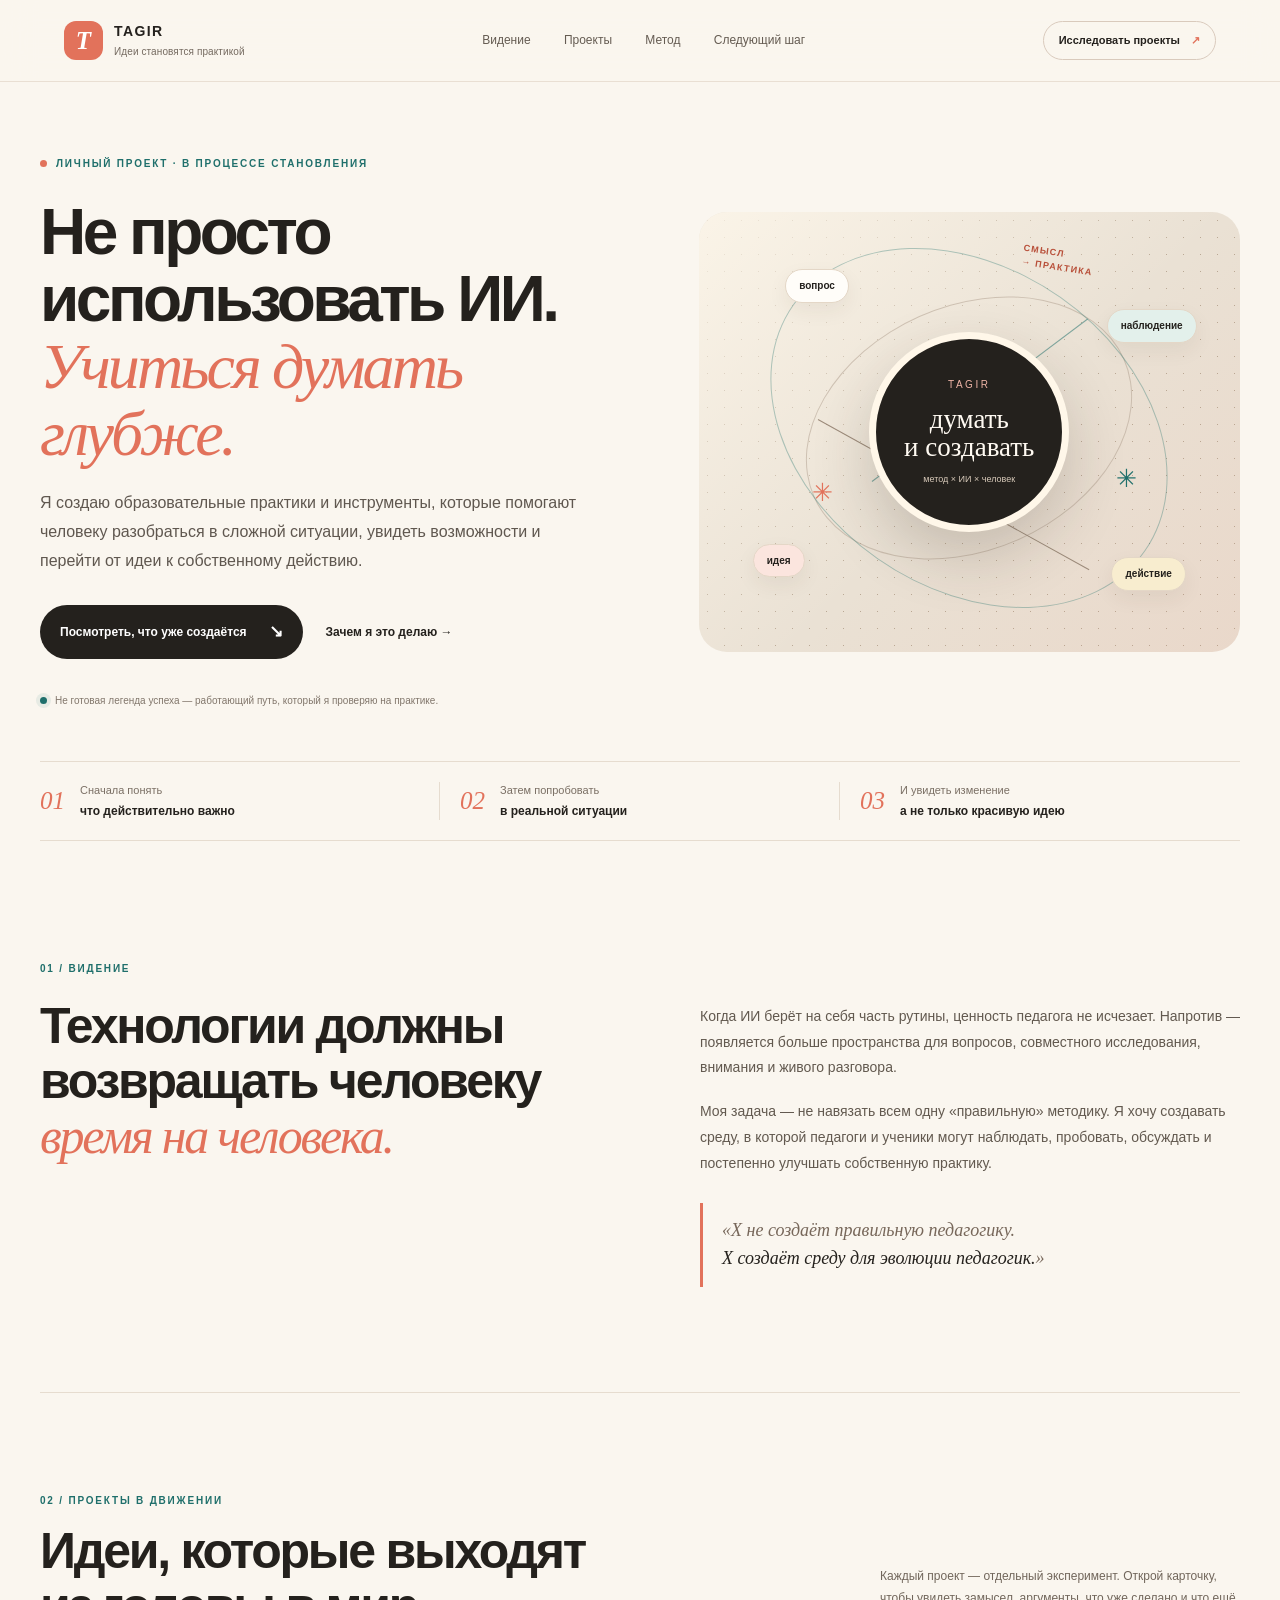
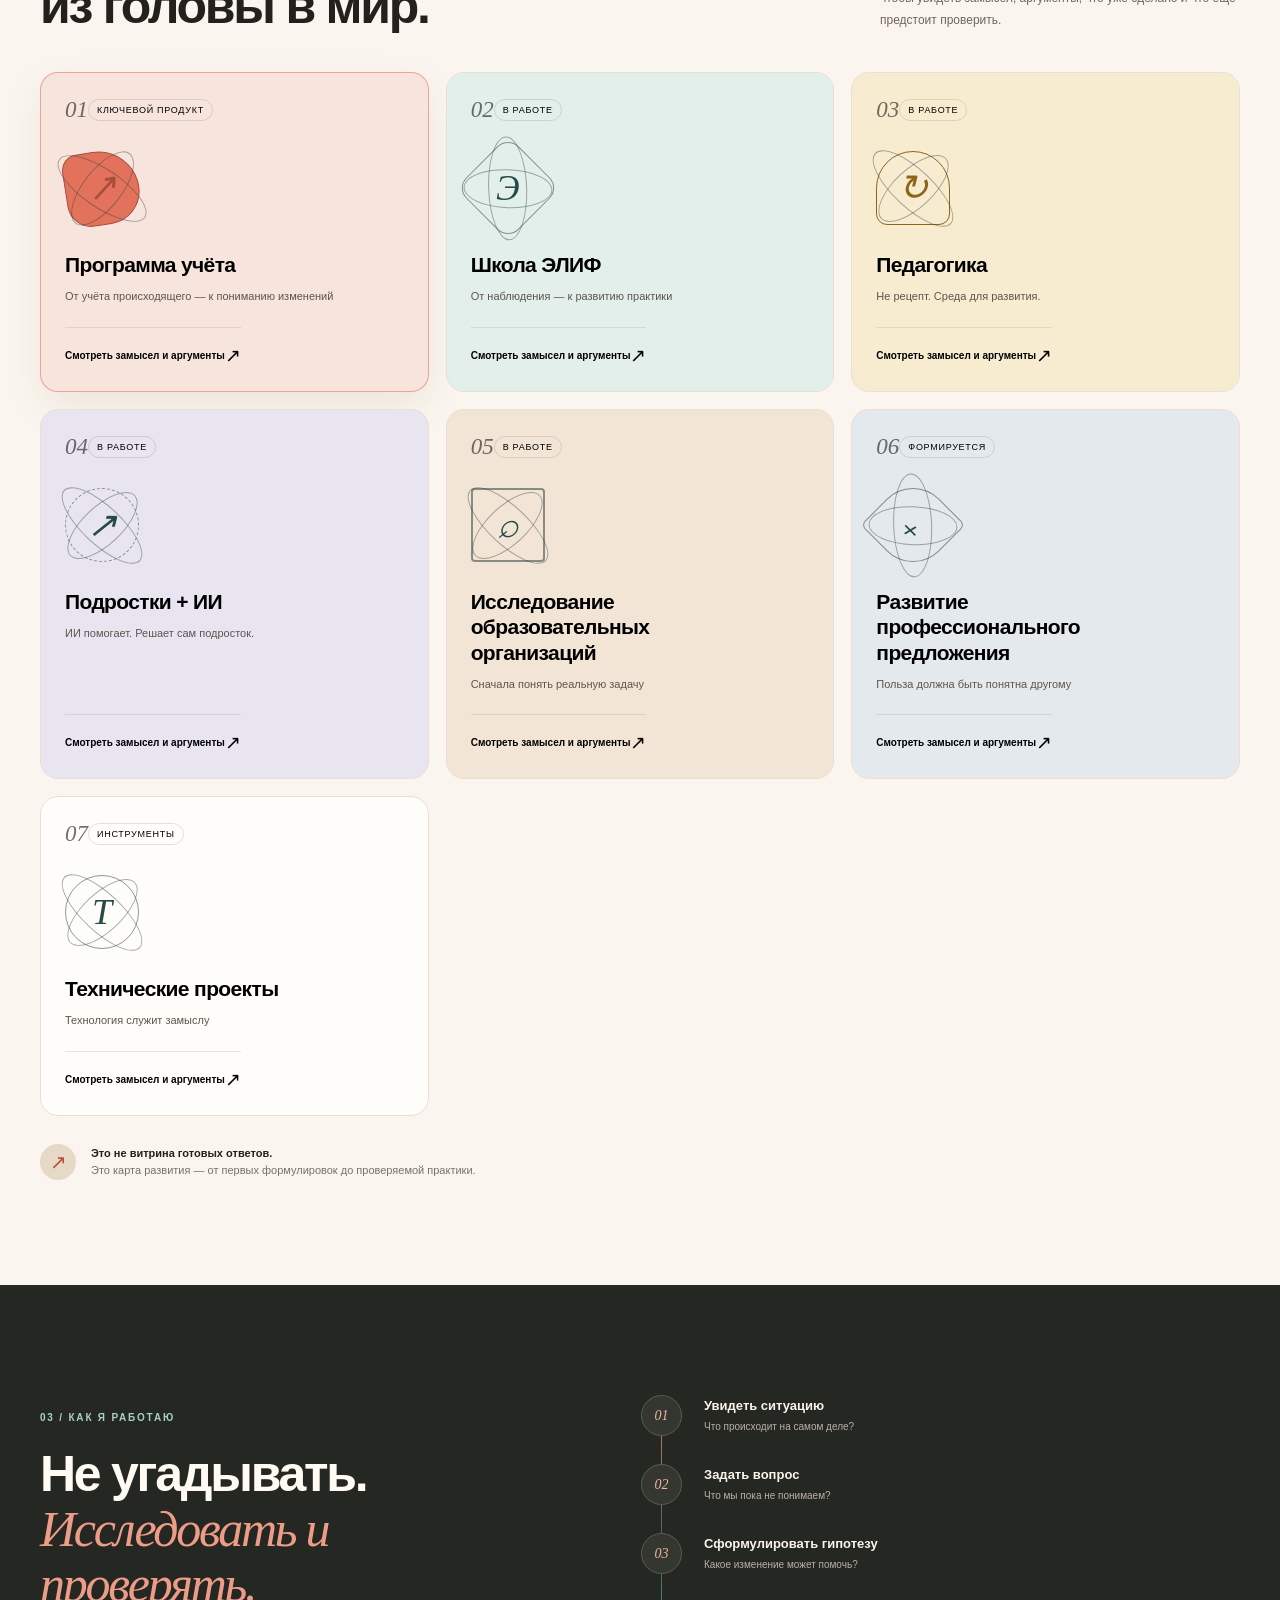
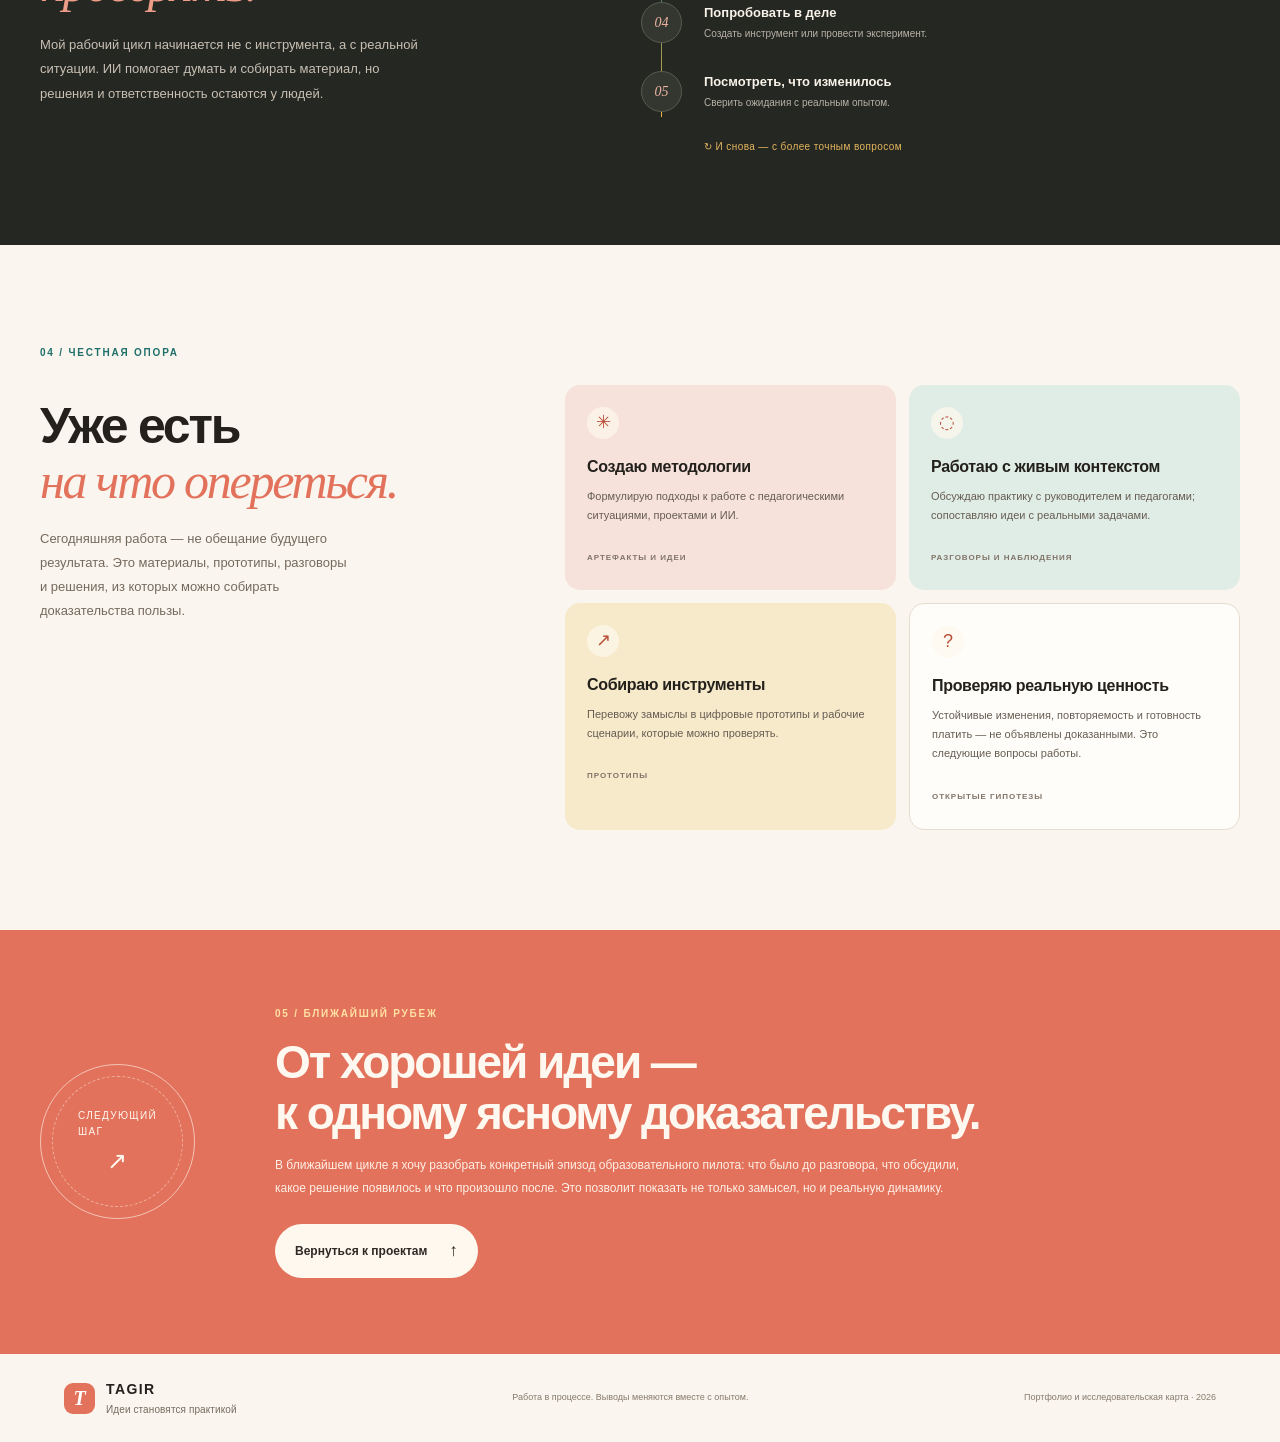
==== commit 4a4bcb5d: "Regenerate static page with valid HTML tags" ====
--- a/index.html
+++ b/index.html
@@ -1124,7 +1124,7 @@
     }
   ]
 }
-</script><style><style>
+</script><style>
 :root{--paper:#FAF6EF;--white:#FFFDF9;--ink:#24211D;--muted:#756B60;--line:#E6DCCF;--coral:#E2725B;--coral-dark:#B84F39;--teal:#1F6F6B;--yellow:#F2B441;--serif:Georgia,'Times New Roman',serif;--sans:Inter,-apple-system,BlinkMacSystemFont,'Segoe UI',sans-serif}*{box-sizing:border-box}html{scroll-behavior:smooth;scroll-padding-top:90px}body{margin:0;background:var(--paper);color:var(--ink);font-family:var(--sans);line-height:1.55}a{color:inherit;text-decoration:none}.site-header{height:82px;display:flex;align-items:center;justify-content:space-between;padding:0 clamp(20px,5vw,76px);border-bottom:1px solid #e9dfd3;background:rgba(250,246,239,.94);position:sticky;top:0;z-index:20;backdrop-filter:blur(16px)}.brand{display:flex;align-items:center;gap:11px;font-size:14px;font-weight:850;letter-spacing:.1em}.brand-symbol{display:grid;place-items:center;width:39px;height:39px;background:var(--coral);color:white;border-radius:12px;font:italic bold 25px var(--serif);letter-spacing:0}.brand small{display:block;font-size:10px;font-weight:500;letter-spacing:.01em;color:var(--muted);margin-top:1px}.site-header nav{display:flex;gap:clamp(16px,2.6vw,38px);font-size:12px;color:#655c52}.site-header nav a:hover,.text-link:hover{color:var(--coral-dark)}.header-cta{border:1px solid #d9cabc;padding:10px 15px;border-radius:99px;font-size:11px;font-weight:750}.header-cta span{color:var(--coral);margin-left:8px}.section-wrap{width:min(1200px,calc(100% - 48px));margin:auto}.hero{padding-top:74px;display:grid;grid-template-columns:1.05fr .95fr;column-gap:5%;align-items:center}.eyebrow,.section-kicker{font-size:10px;letter-spacing:.18em;font-weight:800;color:var(--teal)}.eyebrow{display:flex;align-items:center;gap:9px}.eyebrow-dot,.live-dot{width:7px;height:7px;border-radius:50%;background:var(--coral);display:inline-block}.hero h1{font-size:clamp(42px,5vw,68px);letter-spacing:-.055em;line-height:1.05;font-weight:760;margin:27px 0 22px;max-width:650px}.hero h1 em,.manifesto h2 em,.method-intro h2 em,.proof-grid h2 em{font-family:var(--serif);font-weight:500;color:var(--coral);letter-spacing:-.045em}.hero-lead{max-width:550px;font-size:16px;color:#5f574f;line-height:1.8}.hero-actions{display:flex;align-items:center;gap:23px;margin-top:29px;flex-wrap:wrap}.button{display:inline-flex;align-items:center;gap:22px;border-radius:100px;padding:14px 20px;font-size:12px;font-weight:750;transition:transform .2s,box-shadow .2s}.button:hover{transform:translateY(-2px);box-shadow:0 10px 25px #33251a18}.button-dark{background:var(--ink);color:white}.button-dark span,.button-light span{font-size:17px}.text-link{font-size:12px;font-weight:750}.hero-footnote{margin-top:34px;font-size:10px;color:#82776c;display:flex;gap:8px;align-items:center}.live-dot{background:var(--teal);box-shadow:0 0 0 4px #1f6f6b15}.hero-art{height:440px;position:relative;overflow:hidden;border-radius:28px;background:#eae1d4;background-image:radial-gradient(#b9a894 0.7px,transparent .7px);background-size:17px 17px}.hero-art:before{content:'';position:absolute;inset:0;background:linear-gradient(135deg,#fff9edc9,transparent 54%,#e2725b15)}.art-orbit{position:absolute;border:1px solid #b3a3938c;border-radius:50%;left:50%;top:49%;transform:translate(-50%,-50%) rotate(-24deg)}.orbit-one{width:340px;height:245px}.orbit-two{width:430px;height:320px;transform:translate(-50%,-50%) rotate(35deg);border-color:#1f6f6b55}.art-line{position:absolute;height:1px;background:#9d8c7b;transform-origin:left}.line-one{width:310px;top:47%;left:22%;transform:rotate(29deg)}.line-two{width:270px;top:61%;left:32%;transform:rotate(-37deg);background:#1f6f6b88}.art-core{position:absolute;top:50%;left:50%;transform:translate(-50%,-50%);width:200px;height:200px;border-radius:50%;background:var(--ink);color:#fffaf2;display:flex;flex-direction:column;justify-content:center;align-items:center;text-align:center;box-shadow:0 25px 60px #32261c30;border:7px solid #fff7e9}.art-core span{font-size:10px;letter-spacing:.25em;color:#efb5a7}.art-core strong{font:normal 27px/1.05 var(--serif);margin:12px 0}.art-core i{font-style:normal;font-size:9px;color:#d7c9b9}.art-node{position:absolute;background:#fffdf9;border:1px solid #e4d7c7;border-radius:100px;padding:8px 13px;font-size:10px;font-weight:750;box-shadow:0 8px 20px #392b1c10}.node-a{top:13%;left:16%}.node-b{top:22%;right:8%;background:#e3f0eb}.node-c{bottom:17%;left:10%;background:#fbe5de}.node-d{bottom:14%;right:10%;background:#f8edcf}.art-sticker{position:absolute;right:27%;top:8%;font-size:9px;letter-spacing:.14em;font-weight:850;color:var(--coral-dark);transform:rotate(9deg)}.art-spark{position:absolute;color:var(--coral);font-size:25px}.spark-a{left:21%;bottom:32%}.spark-b{right:19%;bottom:35%;color:var(--teal)}.hero-bottom{grid-column:1/-1;display:grid;grid-template-columns:repeat(3,1fr);margin:53px 0 70px;border-top:1px solid var(--line);border-bottom:1px solid var(--line);padding:20px 0}.hero-bottom>div{display:flex;align-items:center;gap:15px;padding:0 20px;border-right:1px solid var(--line);font-size:11px;color:#7a6f64}.hero-bottom>div:first-child{padding-left:0}.hero-bottom>div:last-child{border:0}.hero-bottom b{display:block;color:var(--ink);font-size:12px;margin-top:2px}.hero-index{font:italic 25px var(--serif);color:var(--coral)}.manifesto{padding:50px 0 105px}.manifesto-grid{display:grid;grid-template-columns:1fr 1fr;gap:10%;margin-top:22px}.manifesto h2,.section-heading h2,.method-intro h2,.proof-grid h2,.next-inner h2{font-size:clamp(33px,4vw,50px);line-height:1.1;letter-spacing:-.045em;margin:0;font-weight:750}.manifesto-copy{padding-top:5px;font-size:14px;color:#62594f;line-height:1.85}.manifesto-copy p{margin:0 0 18px}.manifesto-quote{border-left:3px solid var(--coral);padding:14px 0 14px 19px;margin-top:26px;font:italic 18px/1.55 var(--serif);color:#77675a}.manifesto-quote b{font-weight:500;color:var(--ink)}.projects-section{padding:80px 0 105px;border-top:1px solid var(--line)}.section-heading{display:flex;align-items:end;justify-content:space-between;gap:40px;margin:20px 0 38px}.section-heading h2{margin-top:16px}.section-heading>p{max-width:360px;color:#71665b;font-size:12px;line-height:1.8;margin:0 0 3px}.project-grid{display:grid;grid-template-columns:repeat(3,1fr);gap:17px}.project-card{min-height:320px;border-radius:18px;background:var(--white);padding:24px;position:relative;overflow:hidden;border:1px solid #e9dfd3;display:flex;flex-direction:column;cursor:pointer;transition:transform .25s,box-shadow .25s,border-color .25s;text-align:left}.project-card:hover{transform:translateY(-5px);box-shadow:0 18px 40px #35251a12;border-color:#d6b9a6}.project-card:nth-child(1){background:#f7e4dd}.project-card:nth-child(2){background:#e2efea}.project-card:nth-child(3){background:#f7eccf}.project-card:nth-child(4){background:#e8e4f0}.project-card:nth-child(5){background:#f2e5d5}.project-card:nth-child(6){background:#e3e9ed}.project-card-top{display:flex;justify-content:space-between;align-items:center}.project-number{font:italic 23px var(--serif);opacity:.55}.project-status{font-size:9px;letter-spacing:.08em;text-transform:uppercase;border:1px solid #43382a25;padding:5px 8px;border-radius:100px}.project-illustration{height:94px;margin:18px 0 8px;position:relative;display:flex;align-items:center;justify-content:center}.project-glyph{position:relative;width:74px;height:74px;border:1px solid #2b3e3b88;border-radius:50%;display:grid;place-items:center;font:italic 36px var(--serif);color:#264b47}.project-glyph:before,.project-glyph:after{content:'';position:absolute;width:102px;height:37px;border:1px solid #2b3e3b6b;border-radius:50%;transform:rotate(43deg)}.project-glyph:after{transform:rotate(-43deg);width:87px}.project-card:nth-child(1) .project-glyph{border-radius:28% 72% 58% 42%;border-color:#a84d3d;color:#a84d3d;transform:rotate(-9deg)}.project-card:nth-child(2) .project-glyph{border-radius:15px;transform:rotate(45deg)}.project-card:nth-child(2) .project-glyph span{transform:rotate(-45deg)}.project-card:nth-child(3) .project-glyph{border-radius:50% 50% 15% 15%;border-color:#8d6518;color:#8d6518}.project-card:nth-child(4) .project-glyph{border-radius:50%;border-style:dashed}.project-card:nth-child(5) .project-glyph{border-radius:4px;border-width:2px}.project-card:nth-child(6) .project-glyph{border-radius:50% 8% 50% 8%;transform:rotate(45deg)}.project-card h3{font-size:21px;line-height:1.2;letter-spacing:-.03em;margin:9px 0 10px;max-width:280px}.project-card p{font-size:11px;line-height:1.75;color:#5d554d;margin:0 0 20px;max-width:320px}.project-card-bottom{display:flex;align-items:center;justify-content:space-between;margin-top:auto;padding-top:16px;border-top:1px solid #6c5c4a25;font-size:10px;font-weight:750}.project-card-bottom span:last-child{font-size:19px;font-weight:400}.project-hint{display:flex;align-items:center;gap:15px;margin-top:28px;color:#7b7065;font-size:11px}.project-hint b{color:var(--ink)}.hint-mark{display:grid;place-items:center;width:36px;height:36px;border-radius:50%;background:#e7d9c7;color:var(--coral-dark);font-size:20px}.method-section{background:#252722;color:#f9f3e9;padding:90px 0}.method-inner{display:grid;grid-template-columns:.85fr 1.15fr;gap:10%;align-items:center}.method-intro .section-kicker{color:#a6d1c2}.method-intro h2{margin:21px 0;color:#fffaf2}.method-intro h2 em{color:#ed9c87}.method-intro p{max-width:390px;color:#c9c0b4;font-size:13px;line-height:1.9}.method-visual{position:relative;padding:6px 0 0 22px}.method-rail{position:absolute;left:42px;top:24px;bottom:38px;width:1px;background:linear-gradient(#e2725b,#1f6f6b,#f2b441)}.method-step{display:flex;align-items:center;gap:22px;position:relative;padding:14px 0}.method-step>span{width:41px;height:41px;display:grid;place-items:center;border-radius:50%;background:#343730;border:1px solid #5a5b50;color:#edb5a3;font:italic 14px var(--serif);z-index:1}.method-step b{display:block;font-size:13px}.method-step small{display:block;font-size:10px;color:#b8b1a7;margin-top:3px}.method-loop{margin:13px 0 0 63px;font-size:10px;color:#e5b65e;letter-spacing:.04em}.proof-section{padding:100px 0}.proof-grid{display:grid;grid-template-columns:.75fr 1.25fr;gap:10%;align-items:start;margin-top:25px}.proof-grid h2{margin:14px 0 18px}.proof-grid>div:first-child>p{max-width:310px;font-size:13px;line-height:1.85;color:#75695d}.proof-cards{display:grid;grid-template-columns:1fr 1fr;gap:13px}.proof-card{min-height:205px;border-radius:15px;padding:22px;position:relative}.proof-card-coral{background:#f6e2db}.proof-card-teal{background:#e0ece6}.proof-card-yellow{background:#f6eacb}.proof-card-plain{background:#fffdf9;border:1px solid var(--line)}.proof-icon{display:grid;place-items:center;width:32px;height:32px;border-radius:50%;background:#fff9edaa;font-size:18px;color:var(--coral-dark)}.proof-card h3{font-size:16px;letter-spacing:-.02em;margin:16px 0 7px}.proof-card p{font-size:11px;line-height:1.75;color:#665d52;margin:0 0 18px}.proof-tag{font-size:8px;letter-spacing:.12em;font-weight:850;color:#817468}.next-section{background:var(--coral);color:#fff8f0;padding:76px 0}.next-inner{display:grid;grid-template-columns:180px 1fr;gap:55px;align-items:center}.next-orb{width:155px;height:155px;border:1px solid #fff7ed9c;border-radius:50%;display:flex;flex-direction:column;align-items:center;justify-content:center;position:relative;font-size:10px;letter-spacing:.13em;line-height:1.6}.next-orb:before{content:'';position:absolute;inset:11px;border:1px dashed #fff7ed77;border-radius:50%}.next-orb b{font:normal 24px var(--serif);margin-top:7px}.next-inner .section-kicker{color:#ffe1a3}.next-inner h2{font-size:clamp(32px,4vw,46px);margin:16px 0}.next-inner p{max-width:700px;color:#fff0e7;font-size:12px;line-height:1.9}.button-light{background:#fff8ef;color:#2d2823;margin-top:12px}.site-footer{padding:25px clamp(20px,5vw,76px);display:flex;align-items:center;justify-content:space-between;gap:20px;color:#85796d;font-size:9px}.footer-brand{color:var(--ink)}.footer-brand .brand-symbol{width:31px;height:31px;border-radius:9px;font-size:20px}.site-footer p{margin:0}.modal-backdrop{position:fixed;inset:0;background:#201c18c7;z-index:50;display:flex;justify-content:flex-end;backdrop-filter:blur(5px)}.modal-backdrop[hidden]{display:none}.project-modal{background:var(--paper);width:min(760px,100%);height:100%;overflow-y:auto;position:relative;padding:clamp(25px,5vw,55px);box-shadow:-25px 0 80px #0002;animation:slideIn .25s ease}.modal-close{position:sticky;top:0;float:right;border:0;background:#e9dfd3;color:var(--ink);width:42px;height:42px;border-radius:50%;font-size:26px;cursor:pointer;z-index:2}.modal-hero{padding-top:40px;border-bottom:1px solid var(--line);padding-bottom:28px}.modal-eyebrow{font-size:10px;letter-spacing:.16em;font-weight:800;color:var(--teal)}.modal-hero h2{font-size:clamp(36px,5vw,55px);letter-spacing:-.05em;line-height:1.05;margin:18px 0}.modal-hero h2 em{font:italic 500 1em var(--serif);color:var(--coral)}.modal-hero p{font-size:15px;color:#6d6257;line-height:1.8;max-width:600px}.modal-banner{margin:25px 0 0;background:#252722;color:#fff7eb;padding:21px 23px;border-radius:14px;font:italic 20px/1.5 var(--serif)}.modal-banner small{display:block;font:800 9px var(--sans);letter-spacing:.16em;color:#d9b98b;margin-bottom:8px}.modal-section{padding:25px 0;border-bottom:1px solid var(--line)}.modal-section h3{font-size:20px;letter-spacing:-.03em;margin:0 0 13px}.modal-section>p{font-size:12px;line-height:1.9;color:#62594f}.argument-grid{display:grid;grid-template-columns:1fr 1fr;gap:11px}.argument-card{background:var(--white);border:1px solid var(--line);border-radius:12px;padding:16px}.argument-card span{font-size:9px;letter-spacing:.1em;color:var(--coral-dark);font-weight:850}.argument-card p{font-size:11px;line-height:1.75;margin:8px 0 0;color:#62594f}.detail-list{display:grid;gap:10px}.detail-item{display:grid;grid-template-columns:31px 1fr;gap:12px;align-items:start;background:#fffdf9;border:1px solid #e9dfd3;border-radius:11px;padding:14px}.detail-item>span{font:italic 17px var(--serif);color:var(--coral)}.detail-item b{font-size:12px;display:block}.detail-item p{font-size:11px;line-height:1.75;color:#74695e;margin:4px 0 0}.status-note{font-size:10px;line-height:1.7;color:#6e655b;background:#eee6db;padding:14px 16px;border-radius:10px}.modal-next{background:#e3eee8;padding:20px;border-radius:13px;margin-top:20px}.modal-next b{display:block;font-size:13px}.modal-next p{font-size:11px;line-height:1.8;color:#5c655f;margin:8px 0 0}.modal-footer{font-size:9px;color:#8a7d70;padding:20px 0}.no-results{padding:40px;text-align:center}@keyframes slideIn{from{transform:translateX(25px);opacity:.6}to{transform:translateX(0);opacity:1}}@media(max-width:900px){.site-header{padding:0 22px}.site-header nav{display:none}.hero{grid-template-columns:1fr;padding-top:45px}.hero-art{margin-top:35px;height:370px}.hero-bottom{margin-bottom:35px}.manifesto-grid,.method-inner,.proof-grid{grid-template-columns:1fr;gap:32px}.section-heading{align-items:start;flex-direction:column;gap:15px}.section-heading>p{max-width:560px}.project-grid{grid-template-columns:repeat(2,1fr)}.proof-grid>div:first-child>p{max-width:600px}.next-inner{grid-template-columns:115px 1fr;gap:28px}.next-orb{width:112px;height:112px;font-size:8px}}@media(max-width:560px){.section-wrap{width:calc(100% - 34px)}.site-header{height:68px;padding:0 17px}.brand{font-size:12px}.brand-symbol{width:34px;height:34px}.header-cta{font-size:0;padding:10px 12px}.header-cta span{font-size:17px;margin:0}.hero{padding-top:37px}.hero h1{font-size:43px}.hero-lead{font-size:14px}.hero-art{height:315px;border-radius:20px}.art-core{width:158px;height:158px}.art-core strong{font-size:22px}.orbit-one{width:270px;height:200px}.orbit-two{width:330px;height:250px}.node-a{left:5%;top:11%}.node-b{right:4%;top:18%}.node-c{left:3%;bottom:12%}.node-d{right:4%;bottom:10%}.art-sticker{right:23%;top:7%;font-size:8px}.hero-bottom{grid-template-columns:1fr;gap:13px;padding:18px 0;margin-top:35px}.hero-bottom>div,.hero-bottom>div:first-child{border:0;padding:0}.manifesto{padding:35px 0 70px}.manifesto h2,.section-heading h2,.method-intro h2,.proof-grid h2{font-size:37px}.projects-section{padding:65px 0}.project-grid{grid-template-columns:1fr;gap:12px}.project-card{min-height:275px;padding:20px}.project-illustration{height:72px;margin:8px 0}.project-glyph{transform:scale(.85)}.method-section{padding:65px 0}.method-visual{padding-left:0}.method-rail{left:20px}.method-step{gap:15px}.method-step>span{flex:0 0 41px}.proof-section{padding:70px 0}.proof-cards{grid-template-columns:1fr}.proof-card{min-height:170px}.next-section{padding:60px 0}.next-inner{grid-template-columns:1fr;gap:20px}.next-orb{width:90px;height:90px}.next-inner h2{font-size:34px}.site-footer{flex-wrap:wrap;justify-content:flex-start;padding:22px 17px}.site-footer p{order:3;flex-basis:100%}.project-modal{padding:23px 19px}.modal-hero{padding-top:24px}.modal-hero h2{font-size:38px}.argument-grid{grid-template-columns:1fr}.modal-banner{font-size:17px}}@media(prefers-reduced-motion:reduce){*,*:before,*:after{scroll-behavior:auto!important;animation:none!important;transition:none!important}}
 /* Project narrative: deeper layer and cross-project navigation */
 .project-card-featured{border-color:rgba(226,114,91,.55);background:linear-gradient(145deg,#fffdf9 0%,#fff4ec 100%);box-shadow:0 14px 38px rgba(112,65,40,.09)}
@@ -1136,7 +1136,7 @@
 .related-projects{display:grid;grid-template-columns:repeat(auto-fit,minmax(210px,1fr));gap:10px;margin-top:16px}.related-project{font:inherit;text-align:left;display:grid;grid-template-columns:30px 1fr;gap:2px 10px;padding:15px;border:1px solid var(--line);border-radius:14px;background:var(--white);cursor:pointer;transition:transform .2s,border-color .2s}.related-project:hover{transform:translateY(-3px);border-color:var(--coral)}.related-project>span{grid-row:span 2;color:var(--coral);font-size:12px;font-weight:850}.related-project>b{font-size:14px}.related-project>i{font-style:normal;font-size:11px;color:var(--muted)}
 @media(max-width:680px){.flow-heading{display:block}.flow-heading b{display:block;margin-top:5px}.flow-steps{grid-template-columns:1fr;gap:7px}.flow-step{min-height:0;display:grid;grid-template-columns:32px 1fr;align-items:center;padding:11px 13px}.flow-step>span{grid-row:1}.flow-step>b{grid-column:2;grid-row:1}.flow-step>i{right:15px;top:auto;bottom:-14px;transform:rotate(90deg);font-size:13px}.modal-flow{margin:0 20px}}
 
-</style></style>
+</style>
 </head>
 <body>
 <header class="site-header"><a class="brand" href="#top" aria-label="TAGIR — начало"><span class="brand-symbol">T</span><span>TAGIR <small>Идеи становятся практикой</small></span></a><nav><a href="#vision">Видение</a><a href="#projects">Проекты</a><a href="#method">Метод</a><a href="#next">Следующий шаг</a></nav><a class="header-cta" href="#projects">Исследовать проекты <span>↗</span></a></header>
@@ -1154,7 +1154,7 @@
 </main>
 <footer class="site-footer"><a class="brand footer-brand" href="#top"><span class="brand-symbol">T</span><span>TAGIR <small>Идеи становятся практикой</small></span></a><p>Работа в процессе. Выводы меняются вместе с опытом.</p><span>Портфолио и исследовательская карта · 2026</span></footer>
 <div class="modal-backdrop" id="modal-backdrop" hidden><section class="project-modal" role="dialog" aria-modal="true" aria-labelledby="modal-title"><button class="modal-close" id="modal-close" aria-label="Закрыть окно">×</button><div id="modal-content"></div></section></div>
-<script><script>
+<script>
 (function(){
 'use strict';
 var seed=JSON.parse(document.getElementById('panel-seed-data').textContent);
@@ -1189,5 +1189,5 @@
 function closeProject(){byId('modal-backdrop').hidden=true;document.body.style.overflow='';}
 byId('modal-close').addEventListener('click',closeProject);byId('modal-backdrop').addEventListener('click',function(e){if(e.target===byId('modal-backdrop'))closeProject()});document.addEventListener('keydown',function(e){if(e.key==='Escape'&&!byId('modal-backdrop').hidden)closeProject()});renderCards();
 })();
-</script></script>
+</script>
 </body></html>
